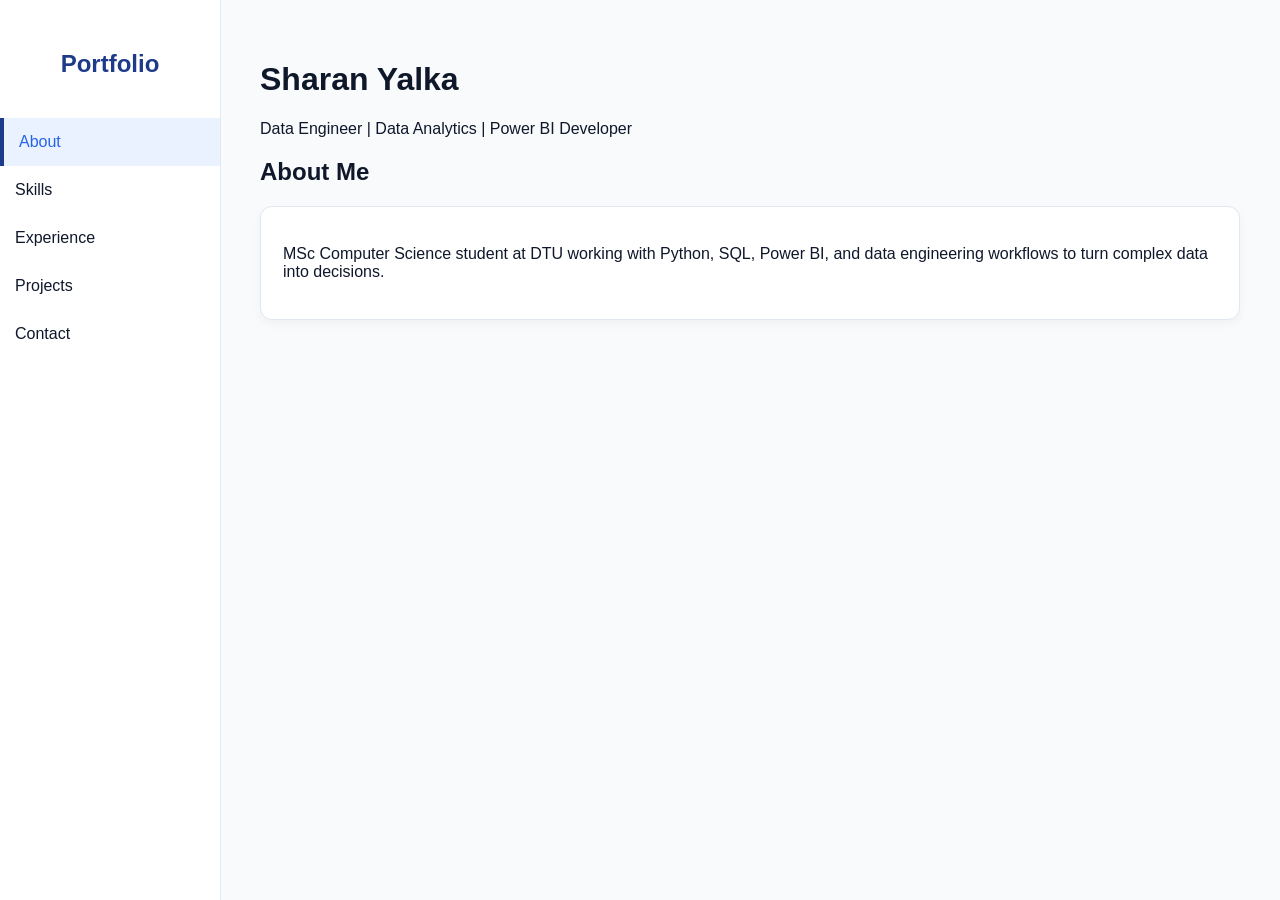
==== index.html @ a1735cb4 "Added professional color system" ====
<!DOCTYPE html>
<html lang="en">
<head>
<meta charset="UTF-8">
<meta name="viewport" content="width=device-width, initial-scale=1.0">
<title>Sharan Yalka | Portfolio</title>

<style>

/* ===== GLOBAL ===== */
body{
    margin:0;
    font-family:Segoe UI, Arial, sans-serif;
    background:#f8fafc;     /* soft light background */
    color:#0f172a;          /* dark readable text */
    display:flex;
}

/* ===== SIDEBAR ===== */
.sidebar{
    width:220px;
    height:100vh;
    background:#ffffff;
    border-right:1px solid #e2e8f0;
    padding-top:30px;
    position:fixed;
}

.sidebar h2{
    text-align:center;
    margin-bottom:40px;
    color:#1e3a8a;
}

.sidebar button{
    width:100%;
    padding:15px;
    background:none;
    border:none;
    color:#0F172A;
    text-align:left;
    font-size:16px;
    cursor:pointer;
    transition:0.25s;
}

.sidebar button:hover{
    background:#F0F4F8;
    color:#2563EB;
}

.sidebar button.active{
    background:#EBF2FF;
    color:#2563EB;
    border-left:4px solid #1E3A8A;
}

/* ===== MAIN CONTENT ===== */
.main{
    margin-left:220px;
    padding:40px;
    width:100%;
}

.section{
    display:none;
    animation:fade 0.4s ease;
}

@keyframes fade{
    from{opacity:0; transform:translateY(10px);}
    to{opacity:1; transform:translateY(0);}
}

/* ===== CARDS ===== */
.card{
    background:#ffffff;
    border:1px solid #e2e8f0;
    border-radius:12px;
    padding:22px;
    margin-top:20px;
    box-shadow:0 4px 10px rgba(0,0,0,0.04);
}

.card:hover{
    transform:translateY(-3px);
    transition:0.2s;
}

/* ===== TAGS ===== */
.tags span{
    background:#f1f5f9;
    padding:6px 12px;
    border-radius:6px;
    margin:5px;
    display:inline-block;
    font-size:14px;
}

/* ===== PROJECT GRID ===== */
.project-grid{
    display:grid;
    grid-template-columns:repeat(auto-fit,minmax(260px,1fr));
    gap:20px;
}

/* ===== BUTTON ===== */
.btn{
    background:#1E3A8A;
    color:white;
    padding:8px 14px;
    border-radius:6px;
    text-decoration:none;
    display:inline-block;
    margin-top:10px;
    font-weight:600;
}

.btn:hover{
    background:#2563EB;
}

</style>

</head>

<body>

<!-- ===== SIDEBAR ===== -->
<div class="sidebar">
<h2>Portfolio</h2>

<button class="navBtn active" onclick="showSection('about',this)">About</button>
<button class="navBtn" onclick="showSection('skills',this)">Skills</button>
<button class="navBtn" onclick="showSection('experience',this)">Experience</button>
<button class="navBtn" onclick="showSection('projects',this)">Projects</button>
<button class="navBtn" onclick="showSection('contact',this)">Contact</button>

</div>

<!-- ===== MAIN ===== -->
<div class="main">

<h1>Sharan Yalka</h1>
<p>Data Engineer | Data Analytics | Power BI Developer</p>

<!-- ABOUT -->
<div id="about" class="section">
<h2>About Me</h2>
<div class="card">
<p>
MSc Computer Science student at DTU working with Python, SQL, Power BI,
and data engineering workflows to turn complex data into decisions.
</p>
</div>
</div>

<!-- SKILLS -->
<div id="skills" class="section">
<h2>Skills</h2>
<div class="card tags">
<span>Power BI</span>
<span>DAX</span>
<span>SQL</span>
<span>Python</span>
<span>Excel</span>
<span>Data Engineering</span>
<span>Analytics</span>
</div>
</div>

<!-- EXPERIENCE -->
<div id="experience" class="section">
<h2>Experience</h2>

<div class="card">
<h3>Student Analyst — Phillips Medisize</h3>
<p>Cost estimation analytics and decision support.</p>
</div>

<div class="card">
<h3>EDI Analyst — Kintetsu World Express</h3>
<p>SQL validation, dashboards, and secure integrations.</p>
</div>

<div class="card">
<h3>Mathematics Tutor — Course Hero</h3>
<p>Taught statistics and probability.</p>
</div>

</div>

<!-- PROJECTS -->
<div id="projects" class="section">
<h2>Projects</h2>

<div class="project-grid">

<div class="card">
<h3>OTD Dashboard</h3>
<p>Operational tracking dashboard in Power BI.</p>
<a class="btn">View Project</a>
</div>

<div class="card">
<h3>Production Data Analysis</h3>
<p>Manufacturing analytics project.</p>
<a class="btn">View Project</a>
</div>

<div class="card">
<h3>Data Pipeline Project</h3>
<p>Designed reliable data workflows.</p>
<a class="btn">View Project</a>
</div>

</div>
</div>

<!-- CONTACT -->
<div id="contact" class="section">
<h2>Contact</h2>
<div class="card">
<p>Email: sharanyalka21@gmail.com</p>
<a class="btn" href="https://www.linkedin.com/in/sharanyalka" target="_blank">
LinkedIn Profile
</a>
</div>
</div>

</div>

<script>

/* ===== SECTION SWITCHING ===== */
function showSection(id,btn){

    // hide all sections
    document.querySelectorAll('.section').forEach(sec=>{
        sec.style.display='none';
    });

    // remove active state
    document.querySelectorAll('.navBtn').forEach(b=>{
        b.classList.remove('active');
    });

    // show selected
    document.getElementById(id).style.display='block';
    btn.classList.add('active');
}

// default open
document.getElementById('about').style.display='block';

</script>

</body>
</html>
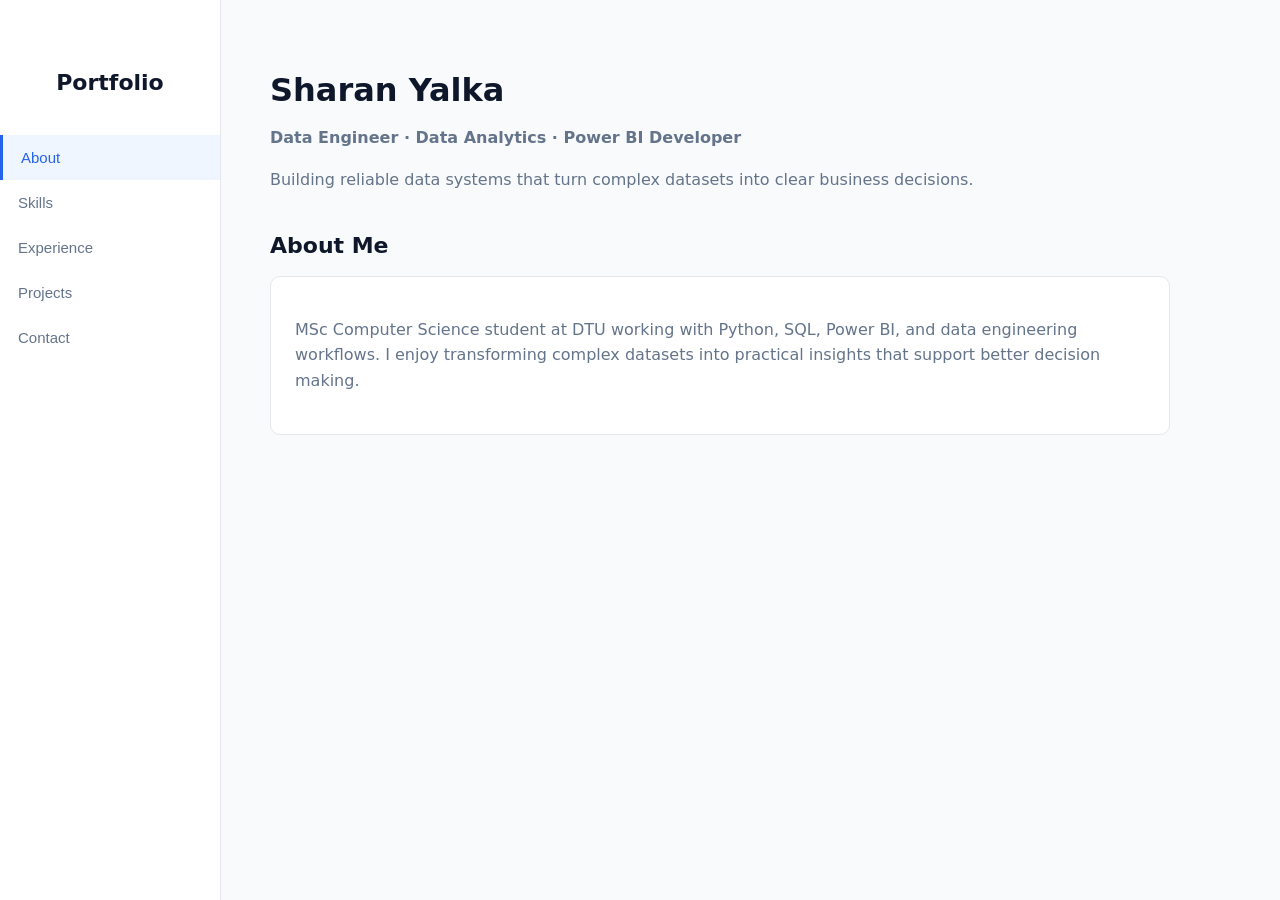
==== commit e6de4ef3: "Final clean professional portfolio" ====
--- a/index.html
+++ b/index.html
@@ -7,12 +7,27 @@
 
 <style>
 
+/* ===== COLOR SYSTEM ===== */
+:root{
+    --bg-main:#f9fafb;
+    --bg-card:#ffffff;
+    --bg-sidebar:#ffffff;
+
+    --primary:#2563eb;
+    --primary-soft:#eff6ff;
+
+    --text-main:#0f172a;
+    --text-muted:#64748b;
+
+    --border:#e5e7eb;
+}
+
 /* ===== GLOBAL ===== */
 body{
     margin:0;
-    font-family:Segoe UI, Arial, sans-serif;
-    background:#f8fafc;     /* soft light background */
-    color:#0f172a;          /* dark readable text */
+    font-family:Segoe UI, system-ui, sans-serif;
+    background:var(--bg-main);
+    color:var(--text-main);
     display:flex;
 }
 
@@ -20,8 +35,8 @@
 .sidebar{
     width:220px;
     height:100vh;
-    background:#ffffff;
-    border-right:1px solid #e2e8f0;
+    background:var(--bg-sidebar);
+    border-right:1px solid var(--border);
     padding-top:30px;
     position:fixed;
 }
@@ -29,99 +44,101 @@
 .sidebar h2{
     text-align:center;
     margin-bottom:40px;
-    color:#1e3a8a;
+    font-weight:600;
 }
 
 .sidebar button{
     width:100%;
-    padding:15px;
+    padding:14px 18px;
     background:none;
     border:none;
-    color:#0F172A;
+    color:var(--text-muted);
     text-align:left;
-    font-size:16px;
+    font-size:15px;
     cursor:pointer;
-    transition:0.25s;
+    transition:0.2s;
 }
 
 .sidebar button:hover{
-    background:#F0F4F8;
-    color:#2563EB;
+    background:#f1f5f9;
+    color:var(--primary);
 }
 
 .sidebar button.active{
-    background:#EBF2FF;
-    color:#2563EB;
-    border-left:4px solid #1E3A8A;
-}
-
-/* ===== MAIN CONTENT ===== */
+    background:var(--primary-soft);
+    color:var(--primary);
+    border-left:3px solid var(--primary);
+}
+
+/* ===== MAIN ===== */
 .main{
     margin-left:220px;
-    padding:40px;
-    width:100%;
-}
-
-.section{
-    display:none;
-    animation:fade 0.4s ease;
-}
-
-@keyframes fade{
-    from{opacity:0; transform:translateY(10px);}
-    to{opacity:1; transform:translateY(0);}
+    padding:50px;
+    max-width:900px;
+}
+
+h1{
+    margin-bottom:5px;
+    font-size:32px;
+}
+
+h2{
+    margin-top:40px;
+    font-size:22px;
+}
+
+p{
+    color:var(--text-muted);
+    line-height:1.6;
 }
 
 /* ===== CARDS ===== */
 .card{
-    background:#ffffff;
-    border:1px solid #e2e8f0;
-    border-radius:12px;
-    padding:22px;
-    margin-top:20px;
-    box-shadow:0 4px 10px rgba(0,0,0,0.04);
-}
-
-.card:hover{
-    transform:translateY(-3px);
-    transition:0.2s;
-}
-
-/* ===== TAGS ===== */
+    background:var(--bg-card);
+    border:1px solid var(--border);
+    border-radius:10px;
+    padding:24px;
+    margin-top:18px;
+}
+
+/* ===== SKILLS ===== */
 .tags span{
     background:#f1f5f9;
     padding:6px 12px;
     border-radius:6px;
-    margin:5px;
+    margin:6px 6px 0 0;
     display:inline-block;
-    font-size:14px;
+    font-size:13px;
 }
 
 /* ===== PROJECT GRID ===== */
 .project-grid{
     display:grid;
-    grid-template-columns:repeat(auto-fit,minmax(260px,1fr));
-    gap:20px;
+    grid-template-columns:1fr;
+    gap:18px;
 }
 
 /* ===== BUTTON ===== */
 .btn{
-    background:#1E3A8A;
+    background:var(--primary);
     color:white;
-    padding:8px 14px;
+    padding:7px 14px;
     border-radius:6px;
     text-decoration:none;
+    font-size:14px;
     display:inline-block;
     margin-top:10px;
-    font-weight:600;
 }
 
 .btn:hover{
-    background:#2563EB;
+    opacity:0.9;
+}
+
+.section{
+    display:none;
 }
 
 </style>
-
 </head>
 
 <body>
@@ -135,14 +152,14 @@
 <button class="navBtn" onclick="showSection('experience',this)">Experience</button>
 <button class="navBtn" onclick="showSection('projects',this)">Projects</button>
 <button class="navBtn" onclick="showSection('contact',this)">Contact</button>
-
-</div>
-
-<!-- ===== MAIN ===== -->
+</div>
+
+<!-- ===== MAIN CONTENT ===== -->
 <div class="main">
 
 <h1>Sharan Yalka</h1>
-<p>Data Engineer | Data Analytics | Power BI Developer</p>
+<p><strong>Data Engineer · Data Analytics · Power BI Developer</strong></p>
+<p>Building reliable data systems that turn complex datasets into clear business decisions.</p>
 
 <!-- ABOUT -->
 <div id="about" class="section">
@@ -150,7 +167,8 @@
 <div class="card">
 <p>
 MSc Computer Science student at DTU working with Python, SQL, Power BI,
-and data engineering workflows to turn complex data into decisions.
+and data engineering workflows. I enjoy transforming complex datasets
+into practical insights that support better decision making.
 </p>
 </div>
 </div>
@@ -166,6 +184,7 @@
 <span>Excel</span>
 <span>Data Engineering</span>
 <span>Analytics</span>
+<span>Mathematics</span>
 </div>
 </div>
 
@@ -175,17 +194,17 @@
 
 <div class="card">
 <h3>Student Analyst — Phillips Medisize</h3>
-<p>Cost estimation analytics and decision support.</p>
+<p>Cost estimation and analytics supporting data-driven decisions.</p>
 </div>
 
 <div class="card">
 <h3>EDI Analyst — Kintetsu World Express</h3>
-<p>SQL validation, dashboards, and secure integrations.</p>
+<p>SQL validation, Power BI dashboards, and secure B2B data exchange.</p>
 </div>
 
 <div class="card">
 <h3>Mathematics Tutor — Course Hero</h3>
-<p>Taught statistics and probability.</p>
+<p>Taught statistics and probability with focus on data analysis concepts.</p>
 </div>
 
 </div>
@@ -198,19 +217,19 @@
 
 <div class="card">
 <h3>OTD Dashboard</h3>
-<p>Operational tracking dashboard in Power BI.</p>
+<p>Operational tracking dashboard built in Power BI.</p>
 <a class="btn">View Project</a>
 </div>
 
 <div class="card">
 <h3>Production Data Analysis</h3>
-<p>Manufacturing analytics project.</p>
+<p>Analyzed manufacturing datasets to uncover performance trends.</p>
 <a class="btn">View Project</a>
 </div>
 
 <div class="card">
 <h3>Data Pipeline Project</h3>
-<p>Designed reliable data workflows.</p>
+<p>Designed workflows for reliable data processing.</p>
 <a class="btn">View Project</a>
 </div>
 
@@ -235,22 +254,19 @@
 /* ===== SECTION SWITCHING ===== */
 function showSection(id,btn){
 
-    // hide all sections
     document.querySelectorAll('.section').forEach(sec=>{
         sec.style.display='none';
     });
 
-    // remove active state
     document.querySelectorAll('.navBtn').forEach(b=>{
         b.classList.remove('active');
     });
 
-    // show selected
     document.getElementById(id).style.display='block';
     btn.classList.add('active');
 }
 
-// default open
+// default section
 document.getElementById('about').style.display='block';
 
 </script>
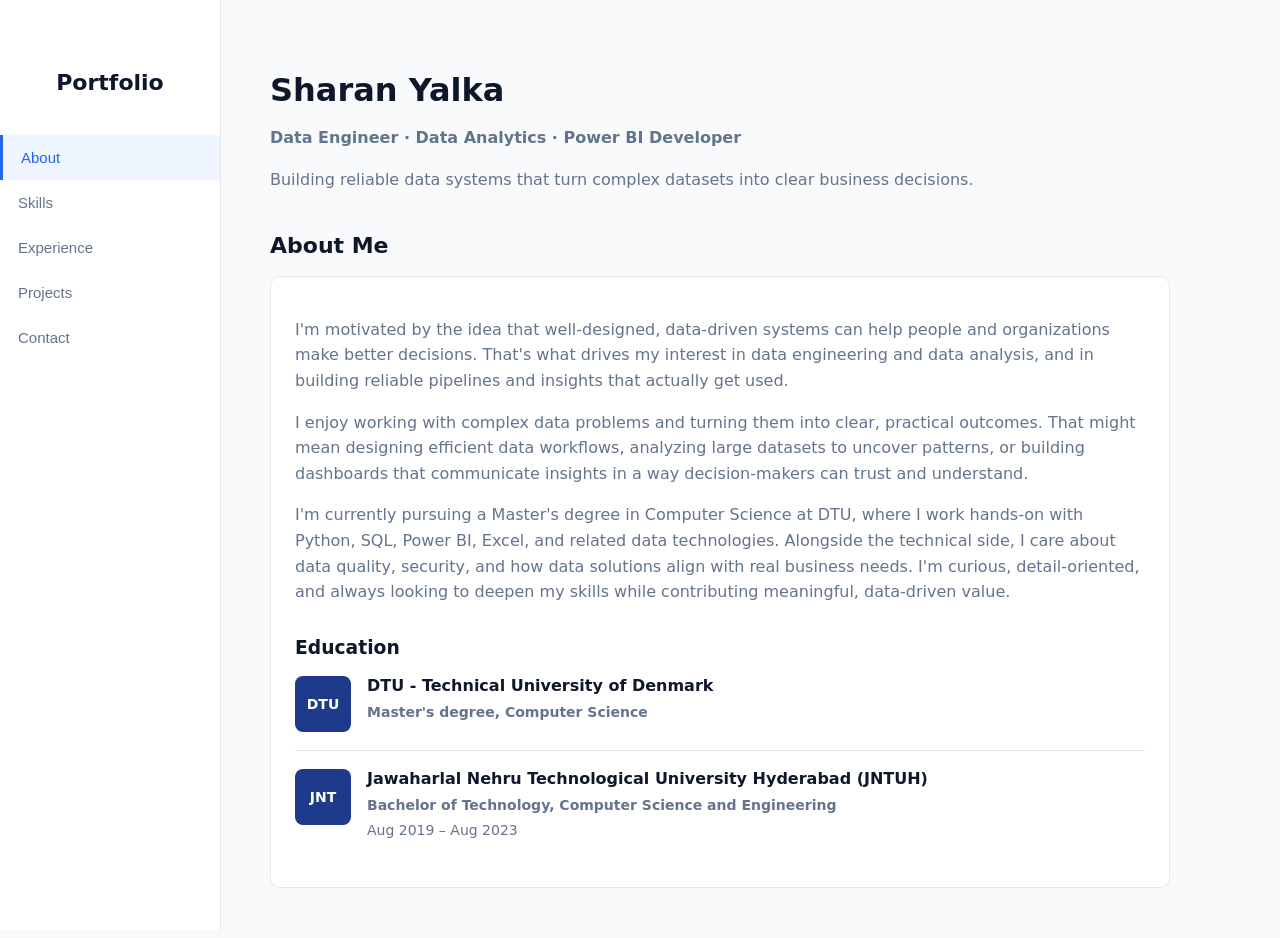
==== commit 80601456: "professional portfolio" ====
--- a/index.html
+++ b/index.html
@@ -118,6 +118,44 @@
     gap:18px;
 }
 
+/* ===== EDUCATION ===== */
+.education-item{
+    display:flex;
+    gap:16px;
+    margin-top:18px;
+    padding-bottom:18px;
+    border-bottom:1px solid var(--border);
+}
+
+.education-item:last-child{
+    border-bottom:none;
+}
+
+.education-icon{
+    width:56px;
+    height:56px;
+    border-radius:8px;
+    background:#1e3a8a;
+    color:white;
+    display:flex;
+    align-items:center;
+    justify-content:center;
+    font-weight:700;
+    font-size:14px;
+    flex-shrink:0;
+}
+
+.education-content h3{
+    margin:0 0 6px 0;
+    font-size:16px;
+    font-weight:600;
+}
+
+.education-content p{
+    margin:3px 0;
+    font-size:14px;
+}
+
 /* ===== BUTTON ===== */
 .btn{
     background:var(--primary);
@@ -166,10 +204,33 @@
 <h2>About Me</h2>
 <div class="card">
 <p>
-MSc Computer Science student at DTU working with Python, SQL, Power BI,
-and data engineering workflows. I enjoy transforming complex datasets
-into practical insights that support better decision making.
+I'm motivated by the idea that well-designed, data-driven systems can help people and organizations make better decisions. That's what drives my interest in data engineering and data analysis, and in building reliable pipelines and insights that actually get used.
 </p>
+<p>
+I enjoy working with complex data problems and turning them into clear, practical outcomes. That might mean designing efficient data workflows, analyzing large datasets to uncover patterns, or building dashboards that communicate insights in a way decision-makers can trust and understand.
+</p>
+<p>
+I'm currently pursuing a Master's degree in Computer Science at DTU, where I work hands-on with Python, SQL, Power BI, Excel, and related data technologies. Alongside the technical side, I care about data quality, security, and how data solutions align with real business needs. I'm curious, detail-oriented, and always looking to deepen my skills while contributing meaningful, data-driven value.
+</p>
+
+<h3 style="margin-top:32px; margin-bottom:0;">Education</h3>
+
+<div class="education-item">
+<div class="education-icon">DTU</div>
+<div class="education-content">
+<h3>DTU - Technical University of Denmark</h3>
+<p><strong>Master's degree, Computer Science</strong></p>
+</div>
+</div>
+
+<div class="education-item">
+<div class="education-icon">JNT</div>
+<div class="education-content">
+<h3>Jawaharlal Nehru Technological University Hyderabad (JNTUH)</h3>
+<p><strong>Bachelor of Technology, Computer Science and Engineering</strong></p>
+<p style="color:var(--text-muted);">Aug 2019 – Aug 2023</p>
+</div>
+</div>
 </div>
 </div>
 
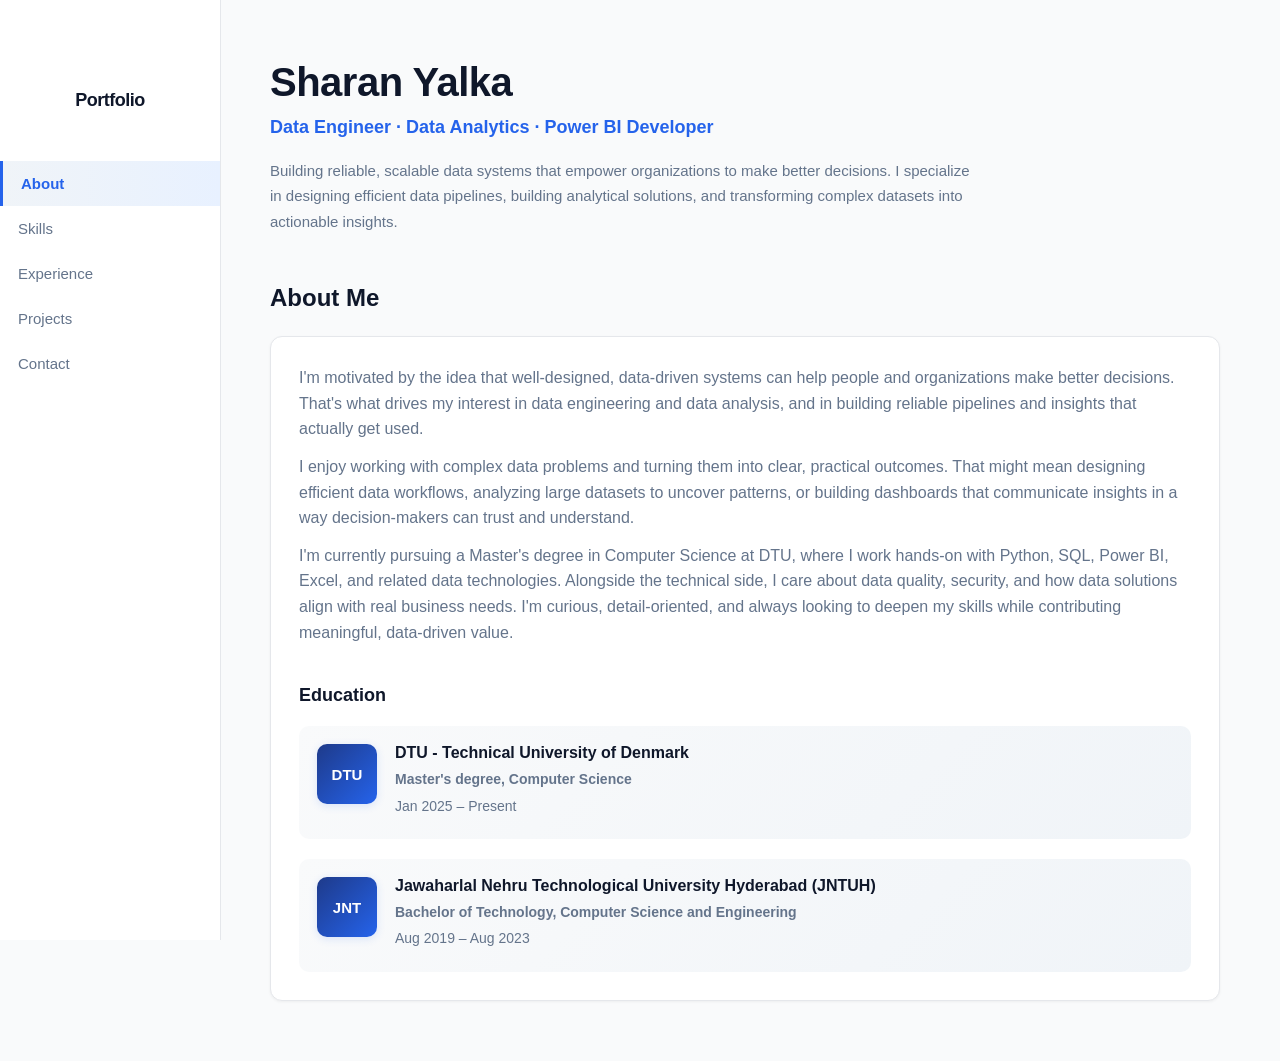
==== commit cfcea6ec: "Final cleaned professional portfolio" ====
--- a/index.html
+++ b/index.html
@@ -25,7 +25,7 @@
 /* ===== GLOBAL ===== */
 body{
     margin:0;
-    font-family:Segoe UI, system-ui, sans-serif;
+    font-family:-apple-system, BlinkMacSystemFont, 'Segoe UI', Roboto, Oxygen, Ubuntu, Cantarell, sans-serif;
     background:var(--bg-main);
     color:var(--text-main);
     display:flex;
@@ -37,14 +37,17 @@
     height:100vh;
     background:var(--bg-sidebar);
     border-right:1px solid var(--border);
-    padding-top:30px;
+    padding-top:40px;
     position:fixed;
+    overflow-y:auto;
 }
 
 .sidebar h2{
     text-align:center;
-    margin-bottom:40px;
-    font-weight:600;
+    margin-bottom:50px;
+    font-weight:700;
+    font-size:18px;
+    letter-spacing:-0.5px;
 }
 
 .sidebar button{
@@ -56,120 +59,281 @@
     text-align:left;
     font-size:15px;
     cursor:pointer;
-    transition:0.2s;
+    transition:all 0.2s ease;
+    font-weight:500;
 }
 
 .sidebar button:hover{
-    background:#f1f5f9;
+    background:linear-gradient(90deg, #f0f4f8 0%, #e8f1ff 100%);
     color:var(--primary);
 }
 
 .sidebar button.active{
-    background:var(--primary-soft);
+    background:linear-gradient(90deg, #f0f4f8 0%, #e8f1ff 100%);
     color:var(--primary);
     border-left:3px solid var(--primary);
+    font-weight:600;
 }
 
 /* ===== MAIN ===== */
 .main{
     margin-left:220px;
-    padding:50px;
-    max-width:900px;
+    padding:60px 50px;
+    max-width:950px;
+}
+
+.hero{
+    margin-bottom:50px;
 }
 
 h1{
-    margin-bottom:5px;
-    font-size:32px;
+    margin:0 0 8px 0;
+    font-size:40px;
+    font-weight:700;
+    letter-spacing:-0.5px;
+}
+
+.tagline{
+    font-size:18px;
+    color:var(--primary);
+    font-weight:600;
+    margin:0 0 16px 0;
+}
+
+.intro{
+    font-size:15px;
+    line-height:1.7;
+    color:var(--text-muted);
+    max-width:700px;
 }
 
 h2{
-    margin-top:40px;
-    font-size:22px;
+    margin-top:50px;
+    margin-bottom:24px;
+    font-size:24px;
+    font-weight:700;
+    color:var(--text-main);
+}
+
+h3{
+    font-size:16px;
+    font-weight:600;
+    margin:0 0 8px 0;
 }
 
 p{
     color:var(--text-muted);
     line-height:1.6;
+    margin:0 0 12px 0;
 }
 
 /* ===== CARDS ===== */
 .card{
     background:var(--bg-card);
     border:1px solid var(--border);
-    border-radius:10px;
-    padding:24px;
+    border-radius:12px;
+    padding:28px;
     margin-top:18px;
+    box-shadow:0 1px 3px rgba(0,0,0,0.05);
+    transition:all 0.3s ease;
+}
+
+.card:hover{
+    border-color:#d1d5db;
+    box-shadow:0 4px 12px rgba(0,0,0,0.08);
+    transform:translateY(-2px);
 }
 
 /* ===== SKILLS ===== */
+.skills-category{
+    margin-bottom:28px;
+}
+
+.skills-category h4{
+    font-size:13px;
+    font-weight:700;
+    color:var(--text-main);
+    text-transform:uppercase;
+    letter-spacing:1px;
+    margin:0 0 12px 0;
+    opacity:0.7;
+}
+
 .tags span{
-    background:#f1f5f9;
-    padding:6px 12px;
-    border-radius:6px;
-    margin:6px 6px 0 0;
+    background:linear-gradient(135deg, #f0f4f8 0%, #e8f1ff 100%);
+    color:var(--primary);
+    padding:8px 14px;
+    border-radius:8px;
+    margin:6px 8px 6px 0;
     display:inline-block;
+    font-size:14px;
+    font-weight:500;
+    border:1px solid #d1dff4;
+    transition:all 0.2s ease;
+}
+
+.tags span:hover{
+    background:linear-gradient(135deg, #e8f1ff 0%, #e0ecff 100%);
+    border-color:#2563eb;
+}
+
+/* ===== EXPERIENCE ===== */
+.experience-item{
+    display:block;
+}
+
+.experience-item h3{
+    font-size:17px;
+    font-weight:700;
+    margin:0 0 6px 0;
+    color:var(--text-main);
+}
+
+.experience-meta{
     font-size:13px;
-}
-
-/* ===== PROJECT GRID ===== */
+    color:var(--primary);
+    font-weight:600;
+    margin-bottom:10px;
+}
+
+.experience-item p{
+    color:var(--text-muted);
+    font-size:15px;
+    line-height:1.6;
+}
 .project-grid{
     display:grid;
     grid-template-columns:1fr;
-    gap:18px;
+    gap:20px;
+}
+
+.project-card{
+    border-left:4px solid var(--primary);
+    transition:all 0.3s ease;
+}
+
+.project-card:hover{
+    border-left-color:#1e3a8a;
+}
+
+.project-tech{
+    display:flex;
+    flex-wrap:wrap;
+    gap:6px;
+    margin-top:12px;
+}
+
+.project-tech span{
+    background:#f1f5f9;
+    color:#0f172a;
+    padding:4px 10px;
+    border-radius:4px;
+    font-size:12px;
+    font-weight:500;
 }
 
 /* ===== EDUCATION ===== */
 .education-item{
     display:flex;
-    gap:16px;
-    margin-top:18px;
-    padding-bottom:18px;
-    border-bottom:1px solid var(--border);
+    gap:18px;
+    margin-top:20px;
+    padding:18px;
+    border-radius:10px;
+    background:linear-gradient(135deg, #f9fafb 0%, #f0f4f8 100%);
+    transition:all 0.3s ease;
+}
+
+.education-item:hover{
+    background:linear-gradient(135deg, #f0f4f8 0%, #e8f1ff 100%);
 }
 
 .education-item:last-child{
-    border-bottom:none;
+    margin-bottom:0;
 }
 
 .education-icon{
-    width:56px;
-    height:56px;
-    border-radius:8px;
-    background:#1e3a8a;
+    width:60px;
+    height:60px;
+    border-radius:10px;
+    background:linear-gradient(135deg, #1e3a8a 0%, #2563eb 100%);
     color:white;
     display:flex;
     align-items:center;
     justify-content:center;
     font-weight:700;
-    font-size:14px;
+    font-size:15px;
     flex-shrink:0;
+    box-shadow:0 2px 8px rgba(37, 99, 235, 0.15);
 }
 
 .education-content h3{
     margin:0 0 6px 0;
     font-size:16px;
-    font-weight:600;
+    font-weight:700;
+    color:var(--text-main);
 }
 
 .education-content p{
-    margin:3px 0;
+    margin:4px 0;
     font-size:14px;
 }
 
 /* ===== BUTTON ===== */
 .btn{
-    background:var(--primary);
+    background:linear-gradient(135deg, #1e3a8a 0%, #2563eb 100%);
     color:white;
-    padding:7px 14px;
-    border-radius:6px;
+    padding:10px 20px;
+    border-radius:8px;
     text-decoration:none;
     font-size:14px;
+    font-weight:600;
     display:inline-block;
-    margin-top:10px;
+    margin-top:12px;
+    border:none;
+    cursor:pointer;
+    transition:all 0.3s ease;
+    box-shadow:0 2px 8px rgba(37, 99, 235, 0.2);
 }
 
 .btn:hover{
-    opacity:0.9;
+    transform:translateY(-2px);
+    box-shadow:0 4px 14px rgba(37, 99, 235, 0.35);
+    background:linear-gradient(135deg, #2563eb 0%, #3b82f6 100%);
+}
+
+/* ===== CONTACT ===== */
+.contact-item{
+    display:flex;
+    gap:16px;
+    align-items:flex-start;
+    margin-top:18px;
+    padding:14px;
+}
+
+.contact-icon{
+    width:44px;
+    height:44px;
+    border-radius:10px;
+    background:linear-gradient(135deg, #1e3a8a 0%, #2563eb 100%);
+    color:white;
+    display:flex;
+    align-items:center;
+    justify-content:center;
+    font-size:22px;
+    flex-shrink:0;
+    box-shadow:0 2px 8px rgba(37, 99, 235, 0.15);
+}
+
+.contact-info a{
+    color:var(--primary);
+    text-decoration:none;
+    font-weight:600;
+    transition:all 0.2s ease;
+}
+
+.contact-info a:hover{
+    color:#1e3a8a;
+    text-decoration:underline;
 }
 
 .section{
@@ -195,9 +359,11 @@
 <!-- ===== MAIN CONTENT ===== -->
 <div class="main">
 
+<div class="hero">
 <h1>Sharan Yalka</h1>
-<p><strong>Data Engineer · Data Analytics · Power BI Developer</strong></p>
-<p>Building reliable data systems that turn complex datasets into clear business decisions.</p>
+<p class="tagline">Data Engineer · Data Analytics · Power BI Developer</p>
+<p class="intro">Building reliable, scalable data systems that empower organizations to make better decisions. I specialize in designing efficient data pipelines, building analytical solutions, and transforming complex datasets into actionable insights.</p>
+</div>
 
 <!-- ABOUT -->
 <div id="about" class="section">
@@ -213,13 +379,14 @@
 I'm currently pursuing a Master's degree in Computer Science at DTU, where I work hands-on with Python, SQL, Power BI, Excel, and related data technologies. Alongside the technical side, I care about data quality, security, and how data solutions align with real business needs. I'm curious, detail-oriented, and always looking to deepen my skills while contributing meaningful, data-driven value.
 </p>
 
-<h3 style="margin-top:32px; margin-bottom:0;">Education</h3>
+<h3 style="margin-top:40px; margin-bottom:20px; font-size:18px; font-weight:700;">Education</h3>
 
 <div class="education-item">
 <div class="education-icon">DTU</div>
 <div class="education-content">
 <h3>DTU - Technical University of Denmark</h3>
 <p><strong>Master's degree, Computer Science</strong></p>
+<p style="color:var(--text-muted); font-size:14px;">Jan 2025 – Present</p>
 </div>
 </div>
 
@@ -228,7 +395,7 @@
 <div class="education-content">
 <h3>Jawaharlal Nehru Technological University Hyderabad (JNTUH)</h3>
 <p><strong>Bachelor of Technology, Computer Science and Engineering</strong></p>
-<p style="color:var(--text-muted);">Aug 2019 – Aug 2023</p>
+<p style="color:var(--text-muted); font-size:14px;">Aug 2019 – Aug 2023</p>
 </div>
 </div>
 </div>
@@ -236,16 +403,42 @@
 
 <!-- SKILLS -->
 <div id="skills" class="section">
-<h2>Skills</h2>
-<div class="card tags">
+<h2>Technical Skills</h2>
+<div class="card">
+
+<div class="skills-category">
+<h4>Data Platforms & Tools</h4>
+<div class="tags">
 <span>Power BI</span>
 <span>DAX</span>
 <span>SQL</span>
 <span>Python</span>
 <span>Excel</span>
+</div>
+</div>
+
+<div class="skills-category">
+<h4>Specializations</h4>
+<div class="tags">
 <span>Data Engineering</span>
 <span>Analytics</span>
-<span>Mathematics</span>
+<span>Data Pipelines</span>
+<span>Business Intelligence</span>
+<span>Statistical Analysis</span>
+</div>
+</div>
+
+<div class="skills-category">
+<h4>Domains</h4>
+<div class="tags">
+<span>Data Modeling</span>
+<span>ETL/ELT</span>
+<span>Dashboard Design</span>
+<span>Data Quality</span>
+<span>Performance Optimization</span>
+</div>
+</div>
+
 </div>
 </div>
 
@@ -254,44 +447,95 @@
 <h2>Experience</h2>
 
 <div class="card">
-<h3>Student Analyst — Phillips Medisize</h3>
-<p>Cost estimation and analytics supporting data-driven decisions.</p>
+<div class="experience-item">
+<h3>Student Analyst</h3>
+<p class="experience-meta">Phillips Medisize | Aug 2025 – Present · 7 mos</p>
+<p style="font-size:14px; color:var(--text-muted); margin-bottom:12px;">Copenhagen, Capital Region of Denmark, Denmark · On-site</p>
+<ul style="margin:12px 0; padding-left:20px; color:var(--text-muted); line-height:1.8;">
+<li>Performing cost estimation and financial analysis to support strategic business decisions</li>
+<li>Developing and maintaining Power BI dashboards for data visualization and KPI tracking</li>
+<li>Collaborating with cross-functional teams to gather requirements and deliver data-driven insights</li>
+</ul>
+<p style="font-size:13px; margin-top:14px;"><strong>Skills:</strong> Data Analytics, Power BI, SQL, Cost Analysis, Business Intelligence</p>
+</div>
 </div>
 
 <div class="card">
-<h3>EDI Analyst — Kintetsu World Express</h3>
-<p>SQL validation, Power BI dashboards, and secure B2B data exchange.</p>
+<div class="experience-item">
+<h3>Electronic Data Interchange Analyst</h3>
+<p class="experience-meta">Kintetsu World Express | Feb 2024 – Jan 2025 · 1 yr</p>
+<p style="font-size:14px; color:var(--text-muted); margin-bottom:12px;">Hyderabad, Telangana, India · On-site</p>
+<ul style="margin:12px 0; padding-left:20px; color:var(--text-muted); line-height:1.8;">
+<li>Supported EDI/B2B systems, ensuring secure and accurate data transmission between partners</li>
+<li>Utilized SQL for data validation, issue resolution, and reporting</li>
+<li>Designed and developed Power BI dashboards to track progress and deliver actionable insights</li>
+<li>Managed tickets using Jira/Confluence and collaborated with cross-functional teams and external partners</li>
+<li>Gained hands-on experience with webMethods and Axway platforms for integration and data exchange</li>
+</ul>
+<p style="font-size:13px; margin-top:14px;"><strong>Skills:</strong> Power BI, SQL, Database Management, Data Analysis, EDI Systems</p>
+</div>
 </div>
 
 <div class="card">
-<h3>Mathematics Tutor — Course Hero</h3>
-<p>Taught statistics and probability with focus on data analysis concepts.</p>
+<div class="experience-item">
+<h3>Mathematics Tutor – Statistics & Probability</h3>
+<p class="experience-meta">Course Hero | Sep 2023 – Feb 2024 · 6 mos</p>
+<p style="font-size:14px; color:var(--text-muted); margin-bottom:12px;">India · Remote</p>
+<ul style="margin:12px 0; padding-left:20px; color:var(--text-muted); line-height:1.8;">
+<li>Tutored students in Statistics and Probability, covering topics such as probability distributions, hypothesis testing, and data analysis</li>
+<li>Developed personalized lesson plans and practice exercises to match individual learning needs</li>
+<li>Simplified complex mathematical concepts into clear, step-by-step explanations to improve student understanding and confidence</li>
+<li>Assisted with assignments, exam preparation, and problem-solving strategies</li>
+<li>Monitored student progress and provided constructive feedback to enhance performance</li>
+</ul>
+<p style="font-size:13px; margin-top:14px;"><strong>Skills:</strong> Statistics, Probability, Data Analysis, Tutoring, Mathematics</p>
+</div>
 </div>
 
 </div>
 
 <!-- PROJECTS -->
 <div id="projects" class="section">
-<h2>Projects</h2>
+<h2>Featured Projects</h2>
 
 <div class="project-grid">
 
-<div class="card">
-<h3>OTD Dashboard</h3>
-<p>Operational tracking dashboard built in Power BI.</p>
-<a class="btn">View Project</a>
-</div>
-
-<div class="card">
-<h3>Production Data Analysis</h3>
-<p>Analyzed manufacturing datasets to uncover performance trends.</p>
-<a class="btn">View Project</a>
-</div>
-
-<div class="card">
-<h3>Data Pipeline Project</h3>
-<p>Designed workflows for reliable data processing.</p>
-<a class="btn">View Project</a>
+<div class="card project-card">
+<h3>End-to-End Power BI Dashboard Development</h3>
+<p>Built comprehensive dashboards from scratch with data ingestion from multiple API sources. Implemented advanced statistical analysis and KPI calculations to create meaningful, actionable visualizations. Designed interactive reports with drill-down capabilities, dynamic filtering, and real-time data refresh pipelines for stakeholder decision-making.</p>
+<div class="project-tech">
+<span>Power BI</span>
+<span>DAX</span>
+<span>APIs</span>
+<span>Statistical Analysis</span>
+<span>Data Modeling</span>
+</div>
+<a class="btn">View Project →</a>
+</div>
+
+<div class="card project-card">
+<h3>End-to-End Machine Learning Pipeline (MLOps)</h3>
+<p>Designed and deployed a complete machine learning system on Google Cloud Platform. Implemented data ingestion, preprocessing, model training with Vertex AI, and containerized services using Docker. Built FastAPI backend for model serving and Streamlit frontend for user interaction, deployed on GCP with full CI/CD integration.</p>
+<div class="project-tech">
+<span>GCP</span>
+<span>Vertex AI</span>
+<span>Docker</span>
+<span>FastAPI</span>
+<span>Streamlit</span>
+<span>MLOps</span>
+</div>
+<a class="btn" href="https://github.com/Fabius-Naumann/02476_ML-OPS_project.git" target="_blank">View Project →</a>
+</div>
+
+<div class="card project-card">
+<h3>Data Pipeline Architecture</h3>
+<p>Designed and implemented automated ETL workflows for multi-source data consolidation. Improved data processing efficiency by 40% with optimized pipeline logic.</p>
+<div class="project-tech">
+<span>SQL</span>
+<span>Python</span>
+<span>Data Engineering</span>
+</div>
+<a class="btn">View Project →</a>
 </div>
 
 </div>
@@ -299,12 +543,31 @@
 
 <!-- CONTACT -->
 <div id="contact" class="section">
-<h2>Contact</h2>
+<h2>Get In Touch</h2>
 <div class="card">
-<p>Email: sharanyalka21@gmail.com</p>
+<p style="margin-bottom:24px; font-size:15px;">I'm open to discussing data engineering opportunities, analytics projects, or collaborations. Feel free to reach out.</p>
+
+<div class="contact-item">
+<div class="contact-icon">✉️</div>
+<div class="contact-info">
+<p style="margin:0; font-size:13px; color:var(--text-muted); text-transform:uppercase; font-weight:600; letter-spacing:0.5px;">Email</p>
+<a href="mailto:yalkasharan@gmail.com">yalkasharan@gmail.com</a>
+</div>
+</div>
+
+<div class="contact-item">
+<div class="contact-icon">📱</div>
+<div class="contact-info">
+<p style="margin:0; font-size:13px; color:var(--text-muted); text-transform:uppercase; font-weight:600; letter-spacing:0.5px;">Phone</p>
+<p style="margin:0;"><a href="tel:+45 71423850">+45 71 42 38 50</a></p>
+</div>
+</div>
+
+<div style="margin-top:28px; padding-top:24px; border-top:1px solid var(--border);">
 <a class="btn" href="https://www.linkedin.com/in/sharanyalka" target="_blank">
-LinkedIn Profile
+Visit LinkedIn Profile
 </a>
+</div>
 </div>
 </div>
 
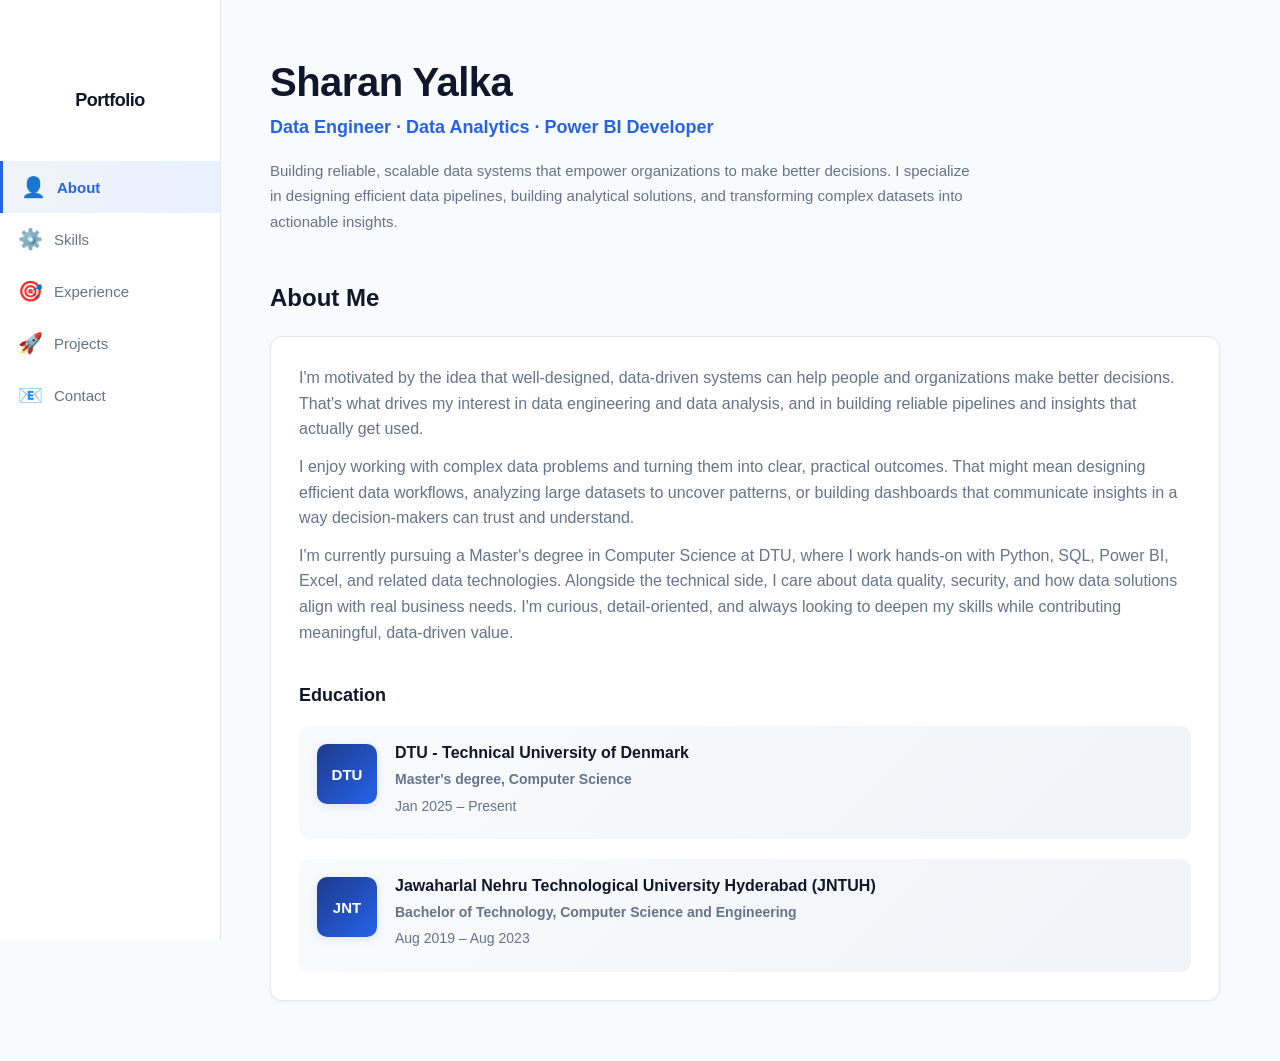
==== commit 793804a8: "Improved portfolio" ====
--- a/index.html
+++ b/index.html
@@ -61,6 +61,23 @@
     cursor:pointer;
     transition:all 0.2s ease;
     font-weight:500;
+    display:flex;
+    align-items:center;
+    gap:12px;
+}
+
+.sidebar-icon{
+    font-size:20px;
+    width:24px;
+    height:24px;
+    display:flex;
+    align-items:center;
+    justify-content:center;
+    flex-shrink:0;
+}
+
+.sidebar button:hover .sidebar-icon{
+    transform:scale(1.1);
 }
 
 .sidebar button:hover{
@@ -349,11 +366,11 @@
 <div class="sidebar">
 <h2>Portfolio</h2>
 
-<button class="navBtn active" onclick="showSection('about',this)">About</button>
-<button class="navBtn" onclick="showSection('skills',this)">Skills</button>
-<button class="navBtn" onclick="showSection('experience',this)">Experience</button>
-<button class="navBtn" onclick="showSection('projects',this)">Projects</button>
-<button class="navBtn" onclick="showSection('contact',this)">Contact</button>
+<button class="navBtn active" onclick="showSection('about',this)"><span class="sidebar-icon">👤</span>About</button>
+<button class="navBtn" onclick="showSection('skills',this)"><span class="sidebar-icon">⚙️</span>Skills</button>
+<button class="navBtn" onclick="showSection('experience',this)"><span class="sidebar-icon">🎯</span>Experience</button>
+<button class="navBtn" onclick="showSection('projects',this)"><span class="sidebar-icon">🚀</span>Projects</button>
+<button class="navBtn" onclick="showSection('contact',this)"><span class="sidebar-icon">📧</span>Contact</button>
 </div>
 
 <!-- ===== MAIN CONTENT ===== -->
@@ -403,7 +420,7 @@
 
 <!-- SKILLS -->
 <div id="skills" class="section">
-<h2>Technical Skills</h2>
+<h2>💻 Technical Skills</h2>
 <div class="card">
 
 <div class="skills-category">
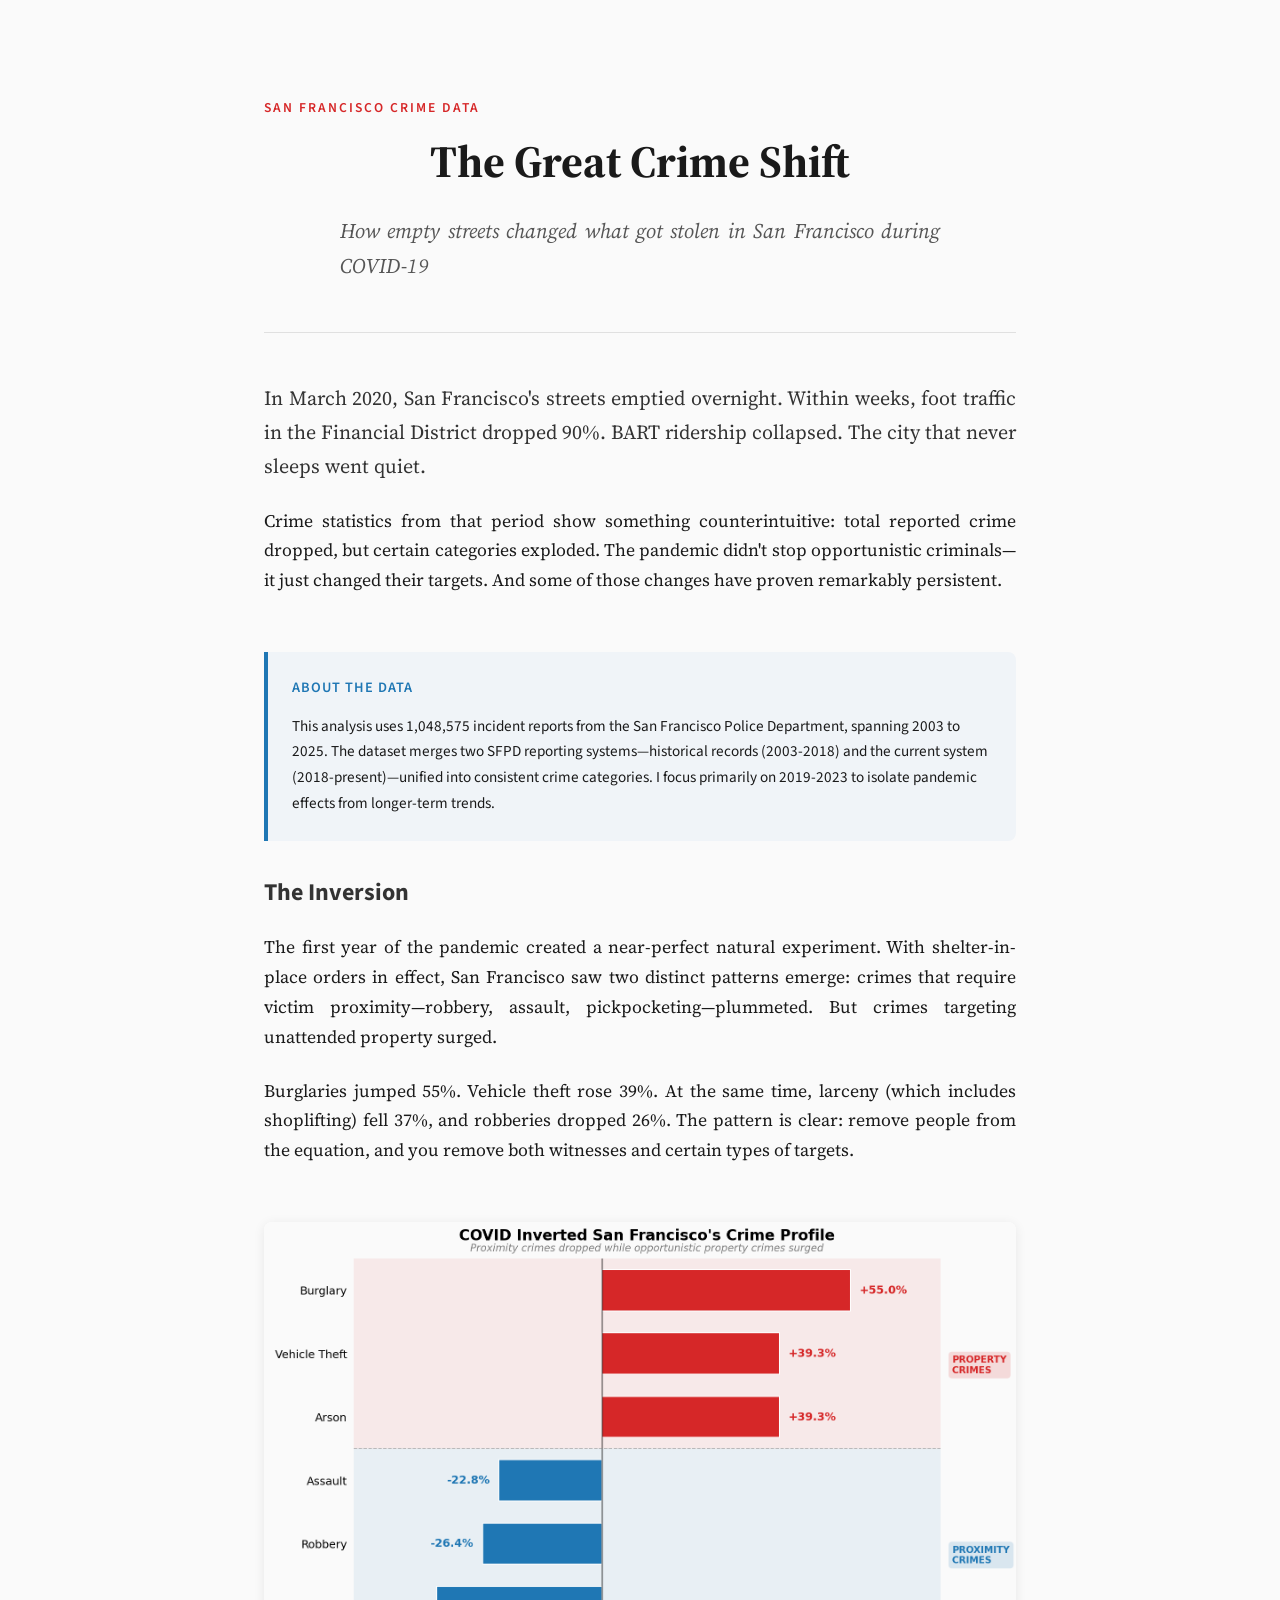
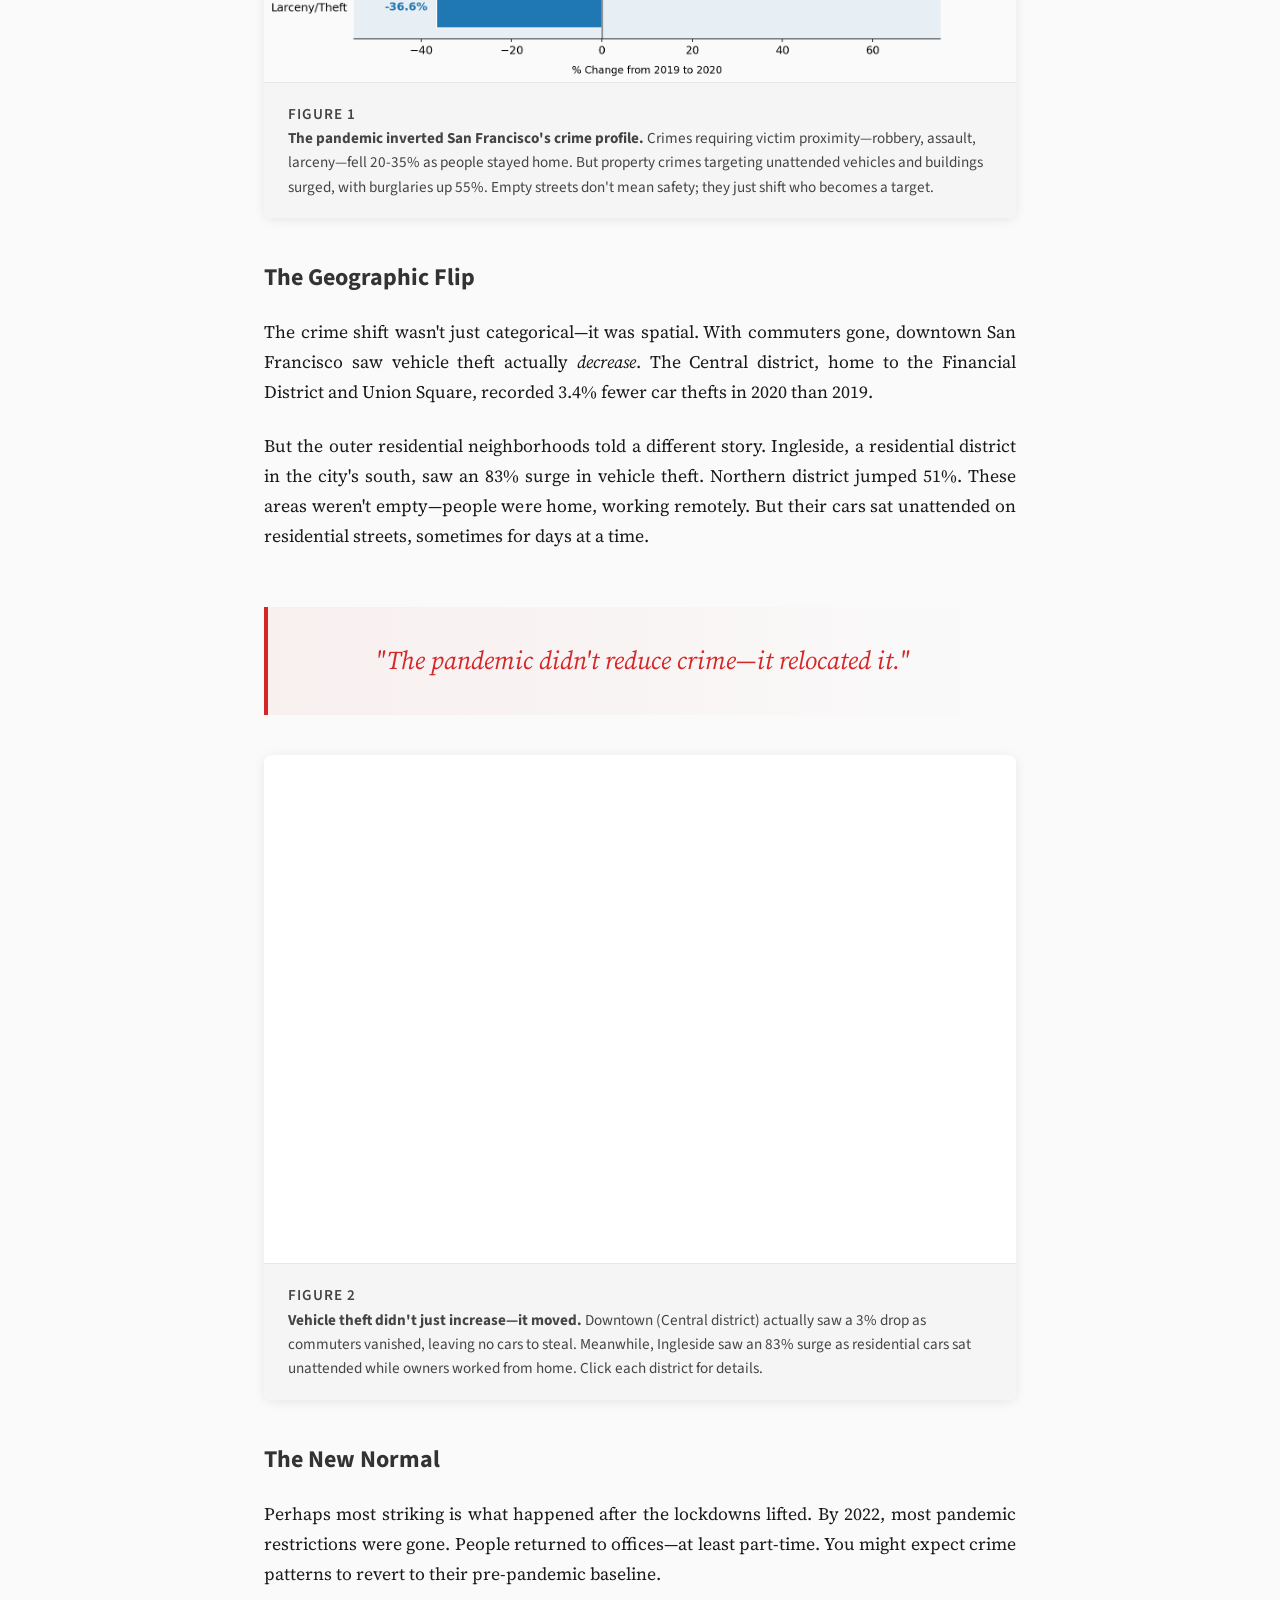
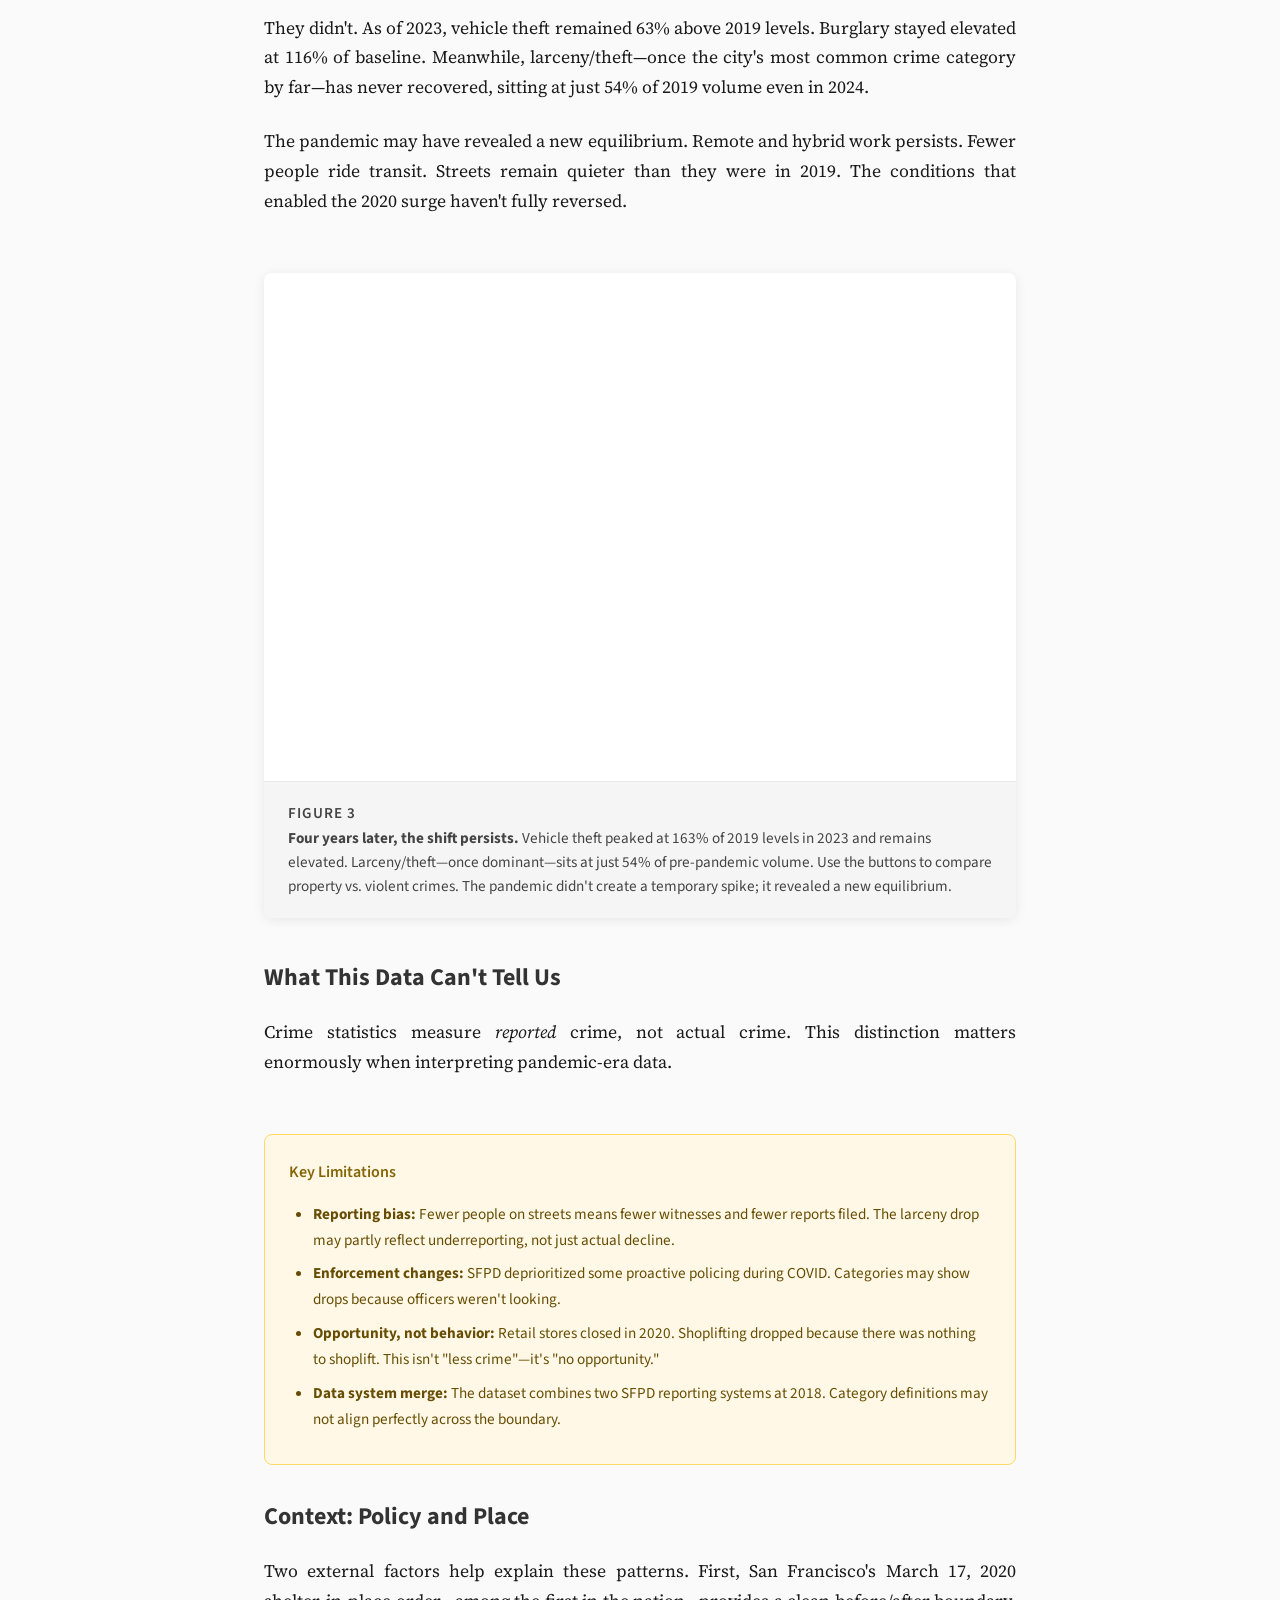
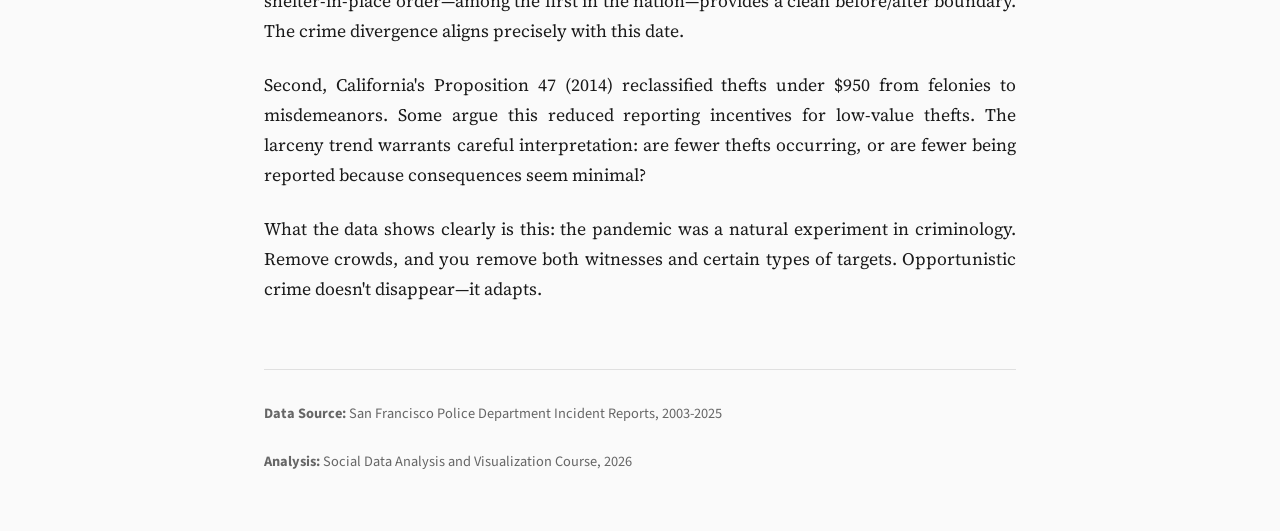
==== commit 92d53887: "Add Assignment 2: The Great Crime Shift data story - Static diverging bar chart (matplotlib) - COVID" ====
--- a/index.html
+++ b/index.html
@@ -1,616 +1,351 @@
 <!DOCTYPE html>
 <html lang="en">
 <head>
-<meta charset="UTF-8">
-<meta name="viewport" content="width=device-width, initial-scale=1.0">
-<title>Sharan Yalka | Portfolio</title>
-
-<style>
-
-/* ===== COLOR SYSTEM ===== */
-:root{
-    --bg-main:#f9fafb;
-    --bg-card:#ffffff;
-    --bg-sidebar:#ffffff;
-
-    --primary:#2563eb;
-    --primary-soft:#eff6ff;
-
-    --text-main:#0f172a;
-    --text-muted:#64748b;
-
-    --border:#e5e7eb;
-}
-
-/* ===== GLOBAL ===== */
-body{
-    margin:0;
-    font-family:-apple-system, BlinkMacSystemFont, 'Segoe UI', Roboto, Oxygen, Ubuntu, Cantarell, sans-serif;
-    background:var(--bg-main);
-    color:var(--text-main);
-    display:flex;
-}
-
-/* ===== SIDEBAR ===== */
-.sidebar{
-    width:220px;
-    height:100vh;
-    background:var(--bg-sidebar);
-    border-right:1px solid var(--border);
-    padding-top:40px;
-    position:fixed;
-    overflow-y:auto;
-}
-
-.sidebar h2{
-    text-align:center;
-    margin-bottom:50px;
-    font-weight:700;
-    font-size:18px;
-    letter-spacing:-0.5px;
-}
-
-.sidebar button{
-    width:100%;
-    padding:14px 18px;
-    background:none;
-    border:none;
-    color:var(--text-muted);
-    text-align:left;
-    font-size:15px;
-    cursor:pointer;
-    transition:all 0.2s ease;
-    font-weight:500;
-    display:flex;
-    align-items:center;
-    gap:12px;
-}
-
-.sidebar-icon{
-    font-size:20px;
-    width:24px;
-    height:24px;
-    display:flex;
-    align-items:center;
-    justify-content:center;
-    flex-shrink:0;
-}
-
-.sidebar button:hover .sidebar-icon{
-    transform:scale(1.1);
-}
-
-.sidebar button:hover{
-    background:linear-gradient(90deg, #f0f4f8 0%, #e8f1ff 100%);
-    color:var(--primary);
-}
-
-.sidebar button.active{
-    background:linear-gradient(90deg, #f0f4f8 0%, #e8f1ff 100%);
-    color:var(--primary);
-    border-left:3px solid var(--primary);
-    font-weight:600;
-}
-
-/* ===== MAIN ===== */
-.main{
-    margin-left:220px;
-    padding:60px 50px;
-    max-width:950px;
-}
-
-.hero{
-    margin-bottom:50px;
-}
-
-h1{
-    margin:0 0 8px 0;
-    font-size:40px;
-    font-weight:700;
-    letter-spacing:-0.5px;
-}
-
-.tagline{
-    font-size:18px;
-    color:var(--primary);
-    font-weight:600;
-    margin:0 0 16px 0;
-}
-
-.intro{
-    font-size:15px;
-    line-height:1.7;
-    color:var(--text-muted);
-    max-width:700px;
-}
-
-h2{
-    margin-top:50px;
-    margin-bottom:24px;
-    font-size:24px;
-    font-weight:700;
-    color:var(--text-main);
-}
-
-h3{
-    font-size:16px;
-    font-weight:600;
-    margin:0 0 8px 0;
-}
-
-p{
-    color:var(--text-muted);
-    line-height:1.6;
-    margin:0 0 12px 0;
-}
-
-/* ===== CARDS ===== */
-.card{
-    background:var(--bg-card);
-    border:1px solid var(--border);
-    border-radius:12px;
-    padding:28px;
-    margin-top:18px;
-    box-shadow:0 1px 3px rgba(0,0,0,0.05);
-    transition:all 0.3s ease;
-}
-
-.card:hover{
-    border-color:#d1d5db;
-    box-shadow:0 4px 12px rgba(0,0,0,0.08);
-    transform:translateY(-2px);
-}
-
-/* ===== SKILLS ===== */
-.skills-category{
-    margin-bottom:28px;
-}
-
-.skills-category h4{
-    font-size:13px;
-    font-weight:700;
-    color:var(--text-main);
-    text-transform:uppercase;
-    letter-spacing:1px;
-    margin:0 0 12px 0;
-    opacity:0.7;
-}
-
-.tags span{
-    background:linear-gradient(135deg, #f0f4f8 0%, #e8f1ff 100%);
-    color:var(--primary);
-    padding:8px 14px;
-    border-radius:8px;
-    margin:6px 8px 6px 0;
-    display:inline-block;
-    font-size:14px;
-    font-weight:500;
-    border:1px solid #d1dff4;
-    transition:all 0.2s ease;
-}
-
-.tags span:hover{
-    background:linear-gradient(135deg, #e8f1ff 0%, #e0ecff 100%);
-    border-color:#2563eb;
-}
-
-/* ===== EXPERIENCE ===== */
-.experience-item{
-    display:block;
-}
-
-.experience-item h3{
-    font-size:17px;
-    font-weight:700;
-    margin:0 0 6px 0;
-    color:var(--text-main);
-}
-
-.experience-meta{
-    font-size:13px;
-    color:var(--primary);
-    font-weight:600;
-    margin-bottom:10px;
-}
-
-.experience-item p{
-    color:var(--text-muted);
-    font-size:15px;
-    line-height:1.6;
-}
-.project-grid{
-    display:grid;
-    grid-template-columns:1fr;
-    gap:20px;
-}
-
-.project-card{
-    border-left:4px solid var(--primary);
-    transition:all 0.3s ease;
-}
-
-.project-card:hover{
-    border-left-color:#1e3a8a;
-}
-
-.project-tech{
-    display:flex;
-    flex-wrap:wrap;
-    gap:6px;
-    margin-top:12px;
-}
-
-.project-tech span{
-    background:#f1f5f9;
-    color:#0f172a;
-    padding:4px 10px;
-    border-radius:4px;
-    font-size:12px;
-    font-weight:500;
-}
-
-/* ===== EDUCATION ===== */
-.education-item{
-    display:flex;
-    gap:18px;
-    margin-top:20px;
-    padding:18px;
-    border-radius:10px;
-    background:linear-gradient(135deg, #f9fafb 0%, #f0f4f8 100%);
-    transition:all 0.3s ease;
-}
-
-.education-item:hover{
-    background:linear-gradient(135deg, #f0f4f8 0%, #e8f1ff 100%);
-}
-
-.education-item:last-child{
-    margin-bottom:0;
-}
-
-.education-icon{
-    width:60px;
-    height:60px;
-    border-radius:10px;
-    background:linear-gradient(135deg, #1e3a8a 0%, #2563eb 100%);
-    color:white;
-    display:flex;
-    align-items:center;
-    justify-content:center;
-    font-weight:700;
-    font-size:15px;
-    flex-shrink:0;
-    box-shadow:0 2px 8px rgba(37, 99, 235, 0.15);
-}
-
-.education-content h3{
-    margin:0 0 6px 0;
-    font-size:16px;
-    font-weight:700;
-    color:var(--text-main);
-}
-
-.education-content p{
-    margin:4px 0;
-    font-size:14px;
-}
-
-/* ===== BUTTON ===== */
-.btn{
-    background:linear-gradient(135deg, #1e3a8a 0%, #2563eb 100%);
-    color:white;
-    padding:10px 20px;
-    border-radius:8px;
-    text-decoration:none;
-    font-size:14px;
-    font-weight:600;
-    display:inline-block;
-    margin-top:12px;
-    border:none;
-    cursor:pointer;
-    transition:all 0.3s ease;
-    box-shadow:0 2px 8px rgba(37, 99, 235, 0.2);
-}
-
-.btn:hover{
-    transform:translateY(-2px);
-    box-shadow:0 4px 14px rgba(37, 99, 235, 0.35);
-    background:linear-gradient(135deg, #2563eb 0%, #3b82f6 100%);
-}
-
-/* ===== CONTACT ===== */
-.contact-item{
-    display:flex;
-    gap:16px;
-    align-items:flex-start;
-    margin-top:18px;
-    padding:14px;
-}
-
-.contact-icon{
-    width:44px;
-    height:44px;
-    border-radius:10px;
-    background:linear-gradient(135deg, #1e3a8a 0%, #2563eb 100%);
-    color:white;
-    display:flex;
-    align-items:center;
-    justify-content:center;
-    font-size:22px;
-    flex-shrink:0;
-    box-shadow:0 2px 8px rgba(37, 99, 235, 0.15);
-}
-
-.contact-info a{
-    color:var(--primary);
-    text-decoration:none;
-    font-weight:600;
-    transition:all 0.2s ease;
-}
-
-.contact-info a:hover{
-    color:#1e3a8a;
-    text-decoration:underline;
-}
-
-.section{
-    display:none;
-}
-
-</style>
+    <meta charset="UTF-8">
+    <meta name="viewport" content="width=device-width, initial-scale=1.0">
+    <title>The Great Crime Shift | San Francisco 2020</title>
+    <link href="https://fonts.googleapis.com/css2?family=Source+Sans+Pro:wght@400;600;700&family=Source+Serif+Pro:wght@400;600&display=swap" rel="stylesheet">
+    <style>
+        * {
+            margin: 0;
+            padding: 0;
+            box-sizing: border-box;
+        }
+
+        body {
+            font-family: 'Source Serif Pro', Georgia, serif;
+            line-height: 1.7;
+            color: #1a1a1a;
+            background: #fafafa;
+        }
+
+        .container {
+            max-width: 800px;
+            margin: 0 auto;
+            padding: 2rem 1.5rem;
+        }
+
+        /* Header */
+        header {
+            text-align: center;
+            padding: 4rem 0 3rem;
+            border-bottom: 1px solid #e0e0e0;
+            margin-bottom: 3rem;
+        }
+
+        .kicker {
+            font-family: 'Source Sans Pro', sans-serif;
+            font-size: 0.85rem;
+            font-weight: 600;
+            color: #D62728;
+            text-transform: uppercase;
+            letter-spacing: 2px;
+            margin-bottom: 1rem;
+        }
+
+        h1 {
+            font-family: 'Source Serif Pro', Georgia, serif;
+            font-size: 2.8rem;
+            font-weight: 700;
+            line-height: 1.2;
+            margin-bottom: 1.5rem;
+            color: #1a1a1a;
+        }
+
+        .subtitle {
+            font-size: 1.3rem;
+            color: #555;
+            font-style: italic;
+            max-width: 600px;
+            margin: 0 auto;
+        }
+
+        /* Sections */
+        section {
+            margin-bottom: 3.5rem;
+        }
+
+        h2 {
+            font-family: 'Source Sans Pro', sans-serif;
+            font-size: 1.5rem;
+            font-weight: 700;
+            margin-bottom: 1.2rem;
+            color: #333;
+        }
+
+        p {
+            font-size: 1.1rem;
+            margin-bottom: 1.5rem;
+            text-align: justify;
+        }
+
+        .lead {
+            font-size: 1.25rem;
+            font-weight: 400;
+            color: #333;
+        }
+
+        /* Visualizations */
+        .viz-container {
+            margin: 2.5rem 0;
+            background: white;
+            border-radius: 8px;
+            box-shadow: 0 2px 12px rgba(0,0,0,0.08);
+            overflow: hidden;
+        }
+
+        .viz-container img {
+            width: 100%;
+            height: auto;
+            display: block;
+        }
+
+        .viz-container iframe {
+            width: 100%;
+            height: 500px;
+            border: none;
+        }
+
+        .caption {
+            padding: 1.2rem 1.5rem;
+            background: #f5f5f5;
+            border-top: 1px solid #e8e8e8;
+        }
+
+        .caption-label {
+            font-family: 'Source Sans Pro', sans-serif;
+            font-size: 0.75rem;
+            font-weight: 600;
+            color: #888;
+            text-transform: uppercase;
+            letter-spacing: 1px;
+            margin-bottom: 0.5rem;
+        }
+
+        .caption p {
+            font-family: 'Source Sans Pro', sans-serif;
+            font-size: 0.95rem;
+            line-height: 1.6;
+            color: #444;
+            margin-bottom: 0;
+            text-align: left;
+        }
+
+        /* Pull quote */
+        .pullquote {
+            font-size: 1.6rem;
+            font-style: italic;
+            color: #D62728;
+            text-align: center;
+            padding: 2rem;
+            margin: 2.5rem 0;
+            border-left: 4px solid #D62728;
+            background: linear-gradient(to right, rgba(214,39,40,0.05), transparent);
+        }
+
+        /* Data box */
+        .data-box {
+            background: #f0f4f8;
+            border-left: 4px solid #1F77B4;
+            padding: 1.5rem;
+            margin: 2rem 0;
+            border-radius: 0 8px 8px 0;
+        }
+
+        .data-box h3 {
+            font-family: 'Source Sans Pro', sans-serif;
+            font-size: 0.9rem;
+            font-weight: 600;
+            color: #1F77B4;
+            text-transform: uppercase;
+            letter-spacing: 1px;
+            margin-bottom: 0.8rem;
+        }
+
+        .data-box p {
+            font-family: 'Source Sans Pro', sans-serif;
+            font-size: 0.95rem;
+            margin-bottom: 0;
+            text-align: left;
+        }
+
+        /* Limitations */
+        .limitations {
+            background: #fff8e6;
+            border: 1px solid #ffd966;
+            padding: 1.5rem;
+            border-radius: 8px;
+            margin: 2rem 0;
+        }
+
+        .limitations h3 {
+            font-family: 'Source Sans Pro', sans-serif;
+            font-size: 1rem;
+            font-weight: 600;
+            color: #856404;
+            margin-bottom: 1rem;
+        }
+
+        .limitations ul {
+            font-family: 'Source Sans Pro', sans-serif;
+            font-size: 0.95rem;
+            color: #664d03;
+            margin-left: 1.5rem;
+        }
+
+        .limitations li {
+            margin-bottom: 0.5rem;
+        }
+
+        /* Footer */
+        footer {
+            margin-top: 4rem;
+            padding-top: 2rem;
+            border-top: 1px solid #e0e0e0;
+            font-family: 'Source Sans Pro', sans-serif;
+            font-size: 0.9rem;
+            color: #666;
+        }
+
+        footer p {
+            text-align: left;
+            font-size: 0.9rem;
+        }
+
+        /* Responsive */
+        @media (max-width: 600px) {
+            h1 { font-size: 2rem; }
+            .subtitle { font-size: 1.1rem; }
+            .pullquote { font-size: 1.3rem; }
+            .viz-container iframe { height: 400px; }
+        }
+    </style>
 </head>
-
 <body>
-
-<!-- ===== SIDEBAR ===== -->
-<div class="sidebar">
-<h2>Portfolio</h2>
-
-<button class="navBtn active" onclick="showSection('about',this)"><span class="sidebar-icon">👤</span>About</button>
-<button class="navBtn" onclick="showSection('skills',this)"><span class="sidebar-icon">⚙️</span>Skills</button>
-<button class="navBtn" onclick="showSection('experience',this)"><span class="sidebar-icon">🎯</span>Experience</button>
-<button class="navBtn" onclick="showSection('projects',this)"><span class="sidebar-icon">🚀</span>Projects</button>
-<button class="navBtn" onclick="showSection('contact',this)"><span class="sidebar-icon">📧</span>Contact</button>
-</div>
-
-<!-- ===== MAIN CONTENT ===== -->
-<div class="main">
-
-<div class="hero">
-<h1>Sharan Yalka</h1>
-<p class="tagline">Data Engineer · Data Analytics · Power BI Developer</p>
-<p class="intro">Building reliable, scalable data systems that empower organizations to make better decisions. I specialize in designing efficient data pipelines, building analytical solutions, and transforming complex datasets into actionable insights.</p>
-</div>
-
-<!-- ABOUT -->
-<div id="about" class="section">
-<h2>About Me</h2>
-<div class="card">
-<p>
-I'm motivated by the idea that well-designed, data-driven systems can help people and organizations make better decisions. That's what drives my interest in data engineering and data analysis, and in building reliable pipelines and insights that actually get used.
-</p>
-<p>
-I enjoy working with complex data problems and turning them into clear, practical outcomes. That might mean designing efficient data workflows, analyzing large datasets to uncover patterns, or building dashboards that communicate insights in a way decision-makers can trust and understand.
-</p>
-<p>
-I'm currently pursuing a Master's degree in Computer Science at DTU, where I work hands-on with Python, SQL, Power BI, Excel, and related data technologies. Alongside the technical side, I care about data quality, security, and how data solutions align with real business needs. I'm curious, detail-oriented, and always looking to deepen my skills while contributing meaningful, data-driven value.
-</p>
-
-<h3 style="margin-top:40px; margin-bottom:20px; font-size:18px; font-weight:700;">Education</h3>
-
-<div class="education-item">
-<div class="education-icon">DTU</div>
-<div class="education-content">
-<h3>DTU - Technical University of Denmark</h3>
-<p><strong>Master's degree, Computer Science</strong></p>
-<p style="color:var(--text-muted); font-size:14px;">Jan 2025 – Present</p>
-</div>
-</div>
-
-<div class="education-item">
-<div class="education-icon">JNT</div>
-<div class="education-content">
-<h3>Jawaharlal Nehru Technological University Hyderabad (JNTUH)</h3>
-<p><strong>Bachelor of Technology, Computer Science and Engineering</strong></p>
-<p style="color:var(--text-muted); font-size:14px;">Aug 2019 – Aug 2023</p>
-</div>
-</div>
-</div>
-</div>
-
-<!-- SKILLS -->
-<div id="skills" class="section">
-<h2>💻 Technical Skills</h2>
-<div class="card">
-
-<div class="skills-category">
-<h4>Data Platforms & Tools</h4>
-<div class="tags">
-<span>Power BI</span>
-<span>DAX</span>
-<span>SQL</span>
-<span>Python</span>
-<span>Excel</span>
-</div>
-</div>
-
-<div class="skills-category">
-<h4>Specializations</h4>
-<div class="tags">
-<span>Data Engineering</span>
-<span>Analytics</span>
-<span>Data Pipelines</span>
-<span>Business Intelligence</span>
-<span>Statistical Analysis</span>
-</div>
-</div>
-
-<div class="skills-category">
-<h4>Domains</h4>
-<div class="tags">
-<span>Data Modeling</span>
-<span>ETL/ELT</span>
-<span>Dashboard Design</span>
-<span>Data Quality</span>
-<span>Performance Optimization</span>
-</div>
-</div>
-
-</div>
-</div>
-
-<!-- EXPERIENCE -->
-<div id="experience" class="section">
-<h2>Experience</h2>
-
-<div class="card">
-<div class="experience-item">
-<h3>Student Analyst</h3>
-<p class="experience-meta">Phillips Medisize | Aug 2025 – Present · 7 mos</p>
-<p style="font-size:14px; color:var(--text-muted); margin-bottom:12px;">Copenhagen, Capital Region of Denmark, Denmark · On-site</p>
-<ul style="margin:12px 0; padding-left:20px; color:var(--text-muted); line-height:1.8;">
-<li>Performing cost estimation and financial analysis to support strategic business decisions</li>
-<li>Developing and maintaining Power BI dashboards for data visualization and KPI tracking</li>
-<li>Collaborating with cross-functional teams to gather requirements and deliver data-driven insights</li>
-</ul>
-<p style="font-size:13px; margin-top:14px;"><strong>Skills:</strong> Data Analytics, Power BI, SQL, Cost Analysis, Business Intelligence</p>
-</div>
-</div>
-
-<div class="card">
-<div class="experience-item">
-<h3>Electronic Data Interchange Analyst</h3>
-<p class="experience-meta">Kintetsu World Express | Feb 2024 – Jan 2025 · 1 yr</p>
-<p style="font-size:14px; color:var(--text-muted); margin-bottom:12px;">Hyderabad, Telangana, India · On-site</p>
-<ul style="margin:12px 0; padding-left:20px; color:var(--text-muted); line-height:1.8;">
-<li>Supported EDI/B2B systems, ensuring secure and accurate data transmission between partners</li>
-<li>Utilized SQL for data validation, issue resolution, and reporting</li>
-<li>Designed and developed Power BI dashboards to track progress and deliver actionable insights</li>
-<li>Managed tickets using Jira/Confluence and collaborated with cross-functional teams and external partners</li>
-<li>Gained hands-on experience with webMethods and Axway platforms for integration and data exchange</li>
-</ul>
-<p style="font-size:13px; margin-top:14px;"><strong>Skills:</strong> Power BI, SQL, Database Management, Data Analysis, EDI Systems</p>
-</div>
-</div>
-
-<div class="card">
-<div class="experience-item">
-<h3>Mathematics Tutor – Statistics & Probability</h3>
-<p class="experience-meta">Course Hero | Sep 2023 – Feb 2024 · 6 mos</p>
-<p style="font-size:14px; color:var(--text-muted); margin-bottom:12px;">India · Remote</p>
-<ul style="margin:12px 0; padding-left:20px; color:var(--text-muted); line-height:1.8;">
-<li>Tutored students in Statistics and Probability, covering topics such as probability distributions, hypothesis testing, and data analysis</li>
-<li>Developed personalized lesson plans and practice exercises to match individual learning needs</li>
-<li>Simplified complex mathematical concepts into clear, step-by-step explanations to improve student understanding and confidence</li>
-<li>Assisted with assignments, exam preparation, and problem-solving strategies</li>
-<li>Monitored student progress and provided constructive feedback to enhance performance</li>
-</ul>
-<p style="font-size:13px; margin-top:14px;"><strong>Skills:</strong> Statistics, Probability, Data Analysis, Tutoring, Mathematics</p>
-</div>
-</div>
-
-</div>
-
-<!-- PROJECTS -->
-<div id="projects" class="section">
-<h2>Featured Projects</h2>
-
-<div class="project-grid">
-
-<div class="card project-card">
-<h3>End-to-End Power BI Dashboard Development</h3>
-<p>Built comprehensive dashboards from scratch with data ingestion from multiple API sources. Implemented advanced statistical analysis and KPI calculations to create meaningful, actionable visualizations. Designed interactive reports with drill-down capabilities, dynamic filtering, and real-time data refresh pipelines for stakeholder decision-making.</p>
-<div class="project-tech">
-<span>Power BI</span>
-<span>DAX</span>
-<span>APIs</span>
-<span>Statistical Analysis</span>
-<span>Data Modeling</span>
-</div>
-<a class="btn">View Project →</a>
-</div>
-
-<div class="card project-card">
-<h3>End-to-End Machine Learning Pipeline (MLOps)</h3>
-<p>Designed and deployed a complete machine learning system on Google Cloud Platform. Implemented data ingestion, preprocessing, model training with Vertex AI, and containerized services using Docker. Built FastAPI backend for model serving and Streamlit frontend for user interaction, deployed on GCP with full CI/CD integration.</p>
-<div class="project-tech">
-<span>GCP</span>
-<span>Vertex AI</span>
-<span>Docker</span>
-<span>FastAPI</span>
-<span>Streamlit</span>
-<span>MLOps</span>
-</div>
-<a class="btn" href="https://github.com/Fabius-Naumann/02476_ML-OPS_project.git" target="_blank">View Project →</a>
-</div>
-
-<div class="card project-card">
-<h3>Data Pipeline Architecture</h3>
-<p>Designed and implemented automated ETL workflows for multi-source data consolidation. Improved data processing efficiency by 40% with optimized pipeline logic.</p>
-<div class="project-tech">
-<span>SQL</span>
-<span>Python</span>
-<span>Data Engineering</span>
-</div>
-<a class="btn">View Project →</a>
-</div>
-
-</div>
-</div>
-
-<!-- CONTACT -->
-<div id="contact" class="section">
-<h2>Get In Touch</h2>
-<div class="card">
-<p style="margin-bottom:24px; font-size:15px;">I'm open to discussing data engineering opportunities, analytics projects, or collaborations. Feel free to reach out.</p>
-
-<div class="contact-item">
-<div class="contact-icon">✉️</div>
-<div class="contact-info">
-<p style="margin:0; font-size:13px; color:var(--text-muted); text-transform:uppercase; font-weight:600; letter-spacing:0.5px;">Email</p>
-<a href="mailto:yalkasharan@gmail.com">yalkasharan@gmail.com</a>
-</div>
-</div>
-
-<div class="contact-item">
-<div class="contact-icon">📱</div>
-<div class="contact-info">
-<p style="margin:0; font-size:13px; color:var(--text-muted); text-transform:uppercase; font-weight:600; letter-spacing:0.5px;">Phone</p>
-<p style="margin:0;"><a href="tel:+45 71423850">+45 71 42 38 50</a></p>
-</div>
-</div>
-
-<div style="margin-top:28px; padding-top:24px; border-top:1px solid var(--border);">
-<a class="btn" href="https://www.linkedin.com/in/sharanyalka" target="_blank">
-Visit LinkedIn Profile
-</a>
-</div>
-</div>
-</div>
-
-</div>
-
-<script>
-
-/* ===== SECTION SWITCHING ===== */
-function showSection(id,btn){
-
-    document.querySelectorAll('.section').forEach(sec=>{
-        sec.style.display='none';
-    });
-
-    document.querySelectorAll('.navBtn').forEach(b=>{
-        b.classList.remove('active');
-    });
-
-    document.getElementById(id).style.display='block';
-    btn.classList.add('active');
-}
-
-// default section
-document.getElementById('about').style.display='block';
-
-</script>
-
+    <div class="container">
+        <header>
+            <p class="kicker">San Francisco Crime Data</p>
+            <h1>The Great Crime Shift</h1>
+            <p class="subtitle">How empty streets changed what got stolen in San Francisco during COVID-19</p>
+        </header>
+
+        <section>
+            <p class="lead">
+                In March 2020, San Francisco's streets emptied overnight. Within weeks, foot traffic in the Financial District dropped 90%. BART ridership collapsed. The city that never sleeps went quiet.
+            </p>
+            <p>
+                Crime statistics from that period show something counterintuitive: total reported crime dropped, but certain categories exploded. The pandemic didn't stop opportunistic criminals—it just changed their targets. And some of those changes have proven remarkably persistent.
+            </p>
+        </section>
+
+        <div class="data-box">
+            <h3>About the Data</h3>
+            <p>
+                This analysis uses 1,048,575 incident reports from the San Francisco Police Department, spanning 2003 to 2025. The dataset merges two SFPD reporting systems—historical records (2003-2018) and the current system (2018-present)—unified into consistent crime categories. I focus primarily on 2019-2023 to isolate pandemic effects from longer-term trends.
+            </p>
+        </div>
+
+        <section>
+            <h2>The Inversion</h2>
+            <p>
+                The first year of the pandemic created a near-perfect natural experiment. With shelter-in-place orders in effect, San Francisco saw two distinct patterns emerge: crimes that require victim proximity—robbery, assault, pickpocketing—plummeted. But crimes targeting unattended property surged.
+            </p>
+            <p>
+                Burglaries jumped 55%. Vehicle theft rose 39%. At the same time, larceny (which includes shoplifting) fell 37%, and robberies dropped 26%. The pattern is clear: remove people from the equation, and you remove both witnesses and certain types of targets.
+            </p>
+        </section>
+
+        <div class="viz-container">
+            <img src="viz1_crime_divergence.png" alt="Diverging bar chart showing COVID crime changes">
+            <div class="caption">
+                <p class="caption-label">Figure 1</p>
+                <p>
+                    <strong>The pandemic inverted San Francisco's crime profile.</strong> Crimes requiring victim proximity—robbery, assault, larceny—fell 20-35% as people stayed home. But property crimes targeting unattended vehicles and buildings surged, with burglaries up 55%. Empty streets don't mean safety; they just shift who becomes a target.
+                </p>
+            </div>
+        </div>
+
+        <section>
+            <h2>The Geographic Flip</h2>
+            <p>
+                The crime shift wasn't just categorical—it was spatial. With commuters gone, downtown San Francisco saw vehicle theft actually <em>decrease</em>. The Central district, home to the Financial District and Union Square, recorded 3.4% fewer car thefts in 2020 than 2019.
+            </p>
+            <p>
+                But the outer residential neighborhoods told a different story. Ingleside, a residential district in the city's south, saw an 83% surge in vehicle theft. Northern district jumped 51%. These areas weren't empty—people were home, working remotely. But their cars sat unattended on residential streets, sometimes for days at a time.
+            </p>
+        </section>
+
+        <div class="pullquote">
+            "The pandemic didn't reduce crime—it relocated it."
+        </div>
+
+        <div class="viz-container">
+            <iframe src="viz2_vehicle_theft_map.html" title="Vehicle theft map"></iframe>
+            <div class="caption">
+                <p class="caption-label">Figure 2</p>
+                <p>
+                    <strong>Vehicle theft didn't just increase—it moved.</strong> Downtown (Central district) actually saw a 3% drop as commuters vanished, leaving no cars to steal. Meanwhile, Ingleside saw an 83% surge as residential cars sat unattended while owners worked from home. Click each district for details.
+                </p>
+            </div>
+        </div>
+
+        <section>
+            <h2>The New Normal</h2>
+            <p>
+                Perhaps most striking is what happened after the lockdowns lifted. By 2022, most pandemic restrictions were gone. People returned to offices—at least part-time. You might expect crime patterns to revert to their pre-pandemic baseline.
+            </p>
+            <p>
+                They didn't. As of 2023, vehicle theft remained 63% above 2019 levels. Burglary stayed elevated at 116% of baseline. Meanwhile, larceny/theft—once the city's most common crime category by far—has never recovered, sitting at just 54% of 2019 volume even in 2024.
+            </p>
+            <p>
+                The pandemic may have revealed a new equilibrium. Remote and hybrid work persists. Fewer people ride transit. Streets remain quieter than they were in 2019. The conditions that enabled the 2020 surge haven't fully reversed.
+            </p>
+        </section>
+
+        <div class="viz-container">
+            <iframe src="viz3_crime_trajectory.html" title="Crime trajectory chart"></iframe>
+            <div class="caption">
+                <p class="caption-label">Figure 3</p>
+                <p>
+                    <strong>Four years later, the shift persists.</strong> Vehicle theft peaked at 163% of 2019 levels in 2023 and remains elevated. Larceny/theft—once dominant—sits at just 54% of pre-pandemic volume. Use the buttons to compare property vs. violent crimes. The pandemic didn't create a temporary spike; it revealed a new equilibrium.
+                </p>
+            </div>
+        </div>
+
+        <section>
+            <h2>What This Data Can't Tell Us</h2>
+            <p>
+                Crime statistics measure <em>reported</em> crime, not actual crime. This distinction matters enormously when interpreting pandemic-era data.
+            </p>
+        </section>
+
+        <div class="limitations">
+            <h3>Key Limitations</h3>
+            <ul>
+                <li><strong>Reporting bias:</strong> Fewer people on streets means fewer witnesses and fewer reports filed. The larceny drop may partly reflect underreporting, not just actual decline.</li>
+                <li><strong>Enforcement changes:</strong> SFPD deprioritized some proactive policing during COVID. Categories may show drops because officers weren't looking.</li>
+                <li><strong>Opportunity, not behavior:</strong> Retail stores closed in 2020. Shoplifting dropped because there was nothing to shoplift. This isn't "less crime"—it's "no opportunity."</li>
+                <li><strong>Data system merge:</strong> The dataset combines two SFPD reporting systems at 2018. Category definitions may not align perfectly across the boundary.</li>
+            </ul>
+        </div>
+
+        <section>
+            <h2>Context: Policy and Place</h2>
+            <p>
+                Two external factors help explain these patterns. First, San Francisco's March 17, 2020 shelter-in-place order—among the first in the nation—provides a clean before/after boundary. The crime divergence aligns precisely with this date.
+            </p>
+            <p>
+                Second, California's Proposition 47 (2014) reclassified thefts under $950 from felonies to misdemeanors. Some argue this reduced reporting incentives for low-value thefts. The larceny trend warrants careful interpretation: are fewer thefts occurring, or are fewer being reported because consequences seem minimal?
+            </p>
+            <p>
+                What the data shows clearly is this: the pandemic was a natural experiment in criminology. Remove crowds, and you remove both witnesses and certain types of targets. Opportunistic crime doesn't disappear—it adapts.
+            </p>
+        </section>
+
+        <footer>
+            <p><strong>Data Source:</strong> San Francisco Police Department Incident Reports, 2003-2025</p>
+            <p><strong>Analysis:</strong> Social Data Analysis and Visualization Course, 2026</p>
+        </footer>
+    </div>
 </body>
 </html>
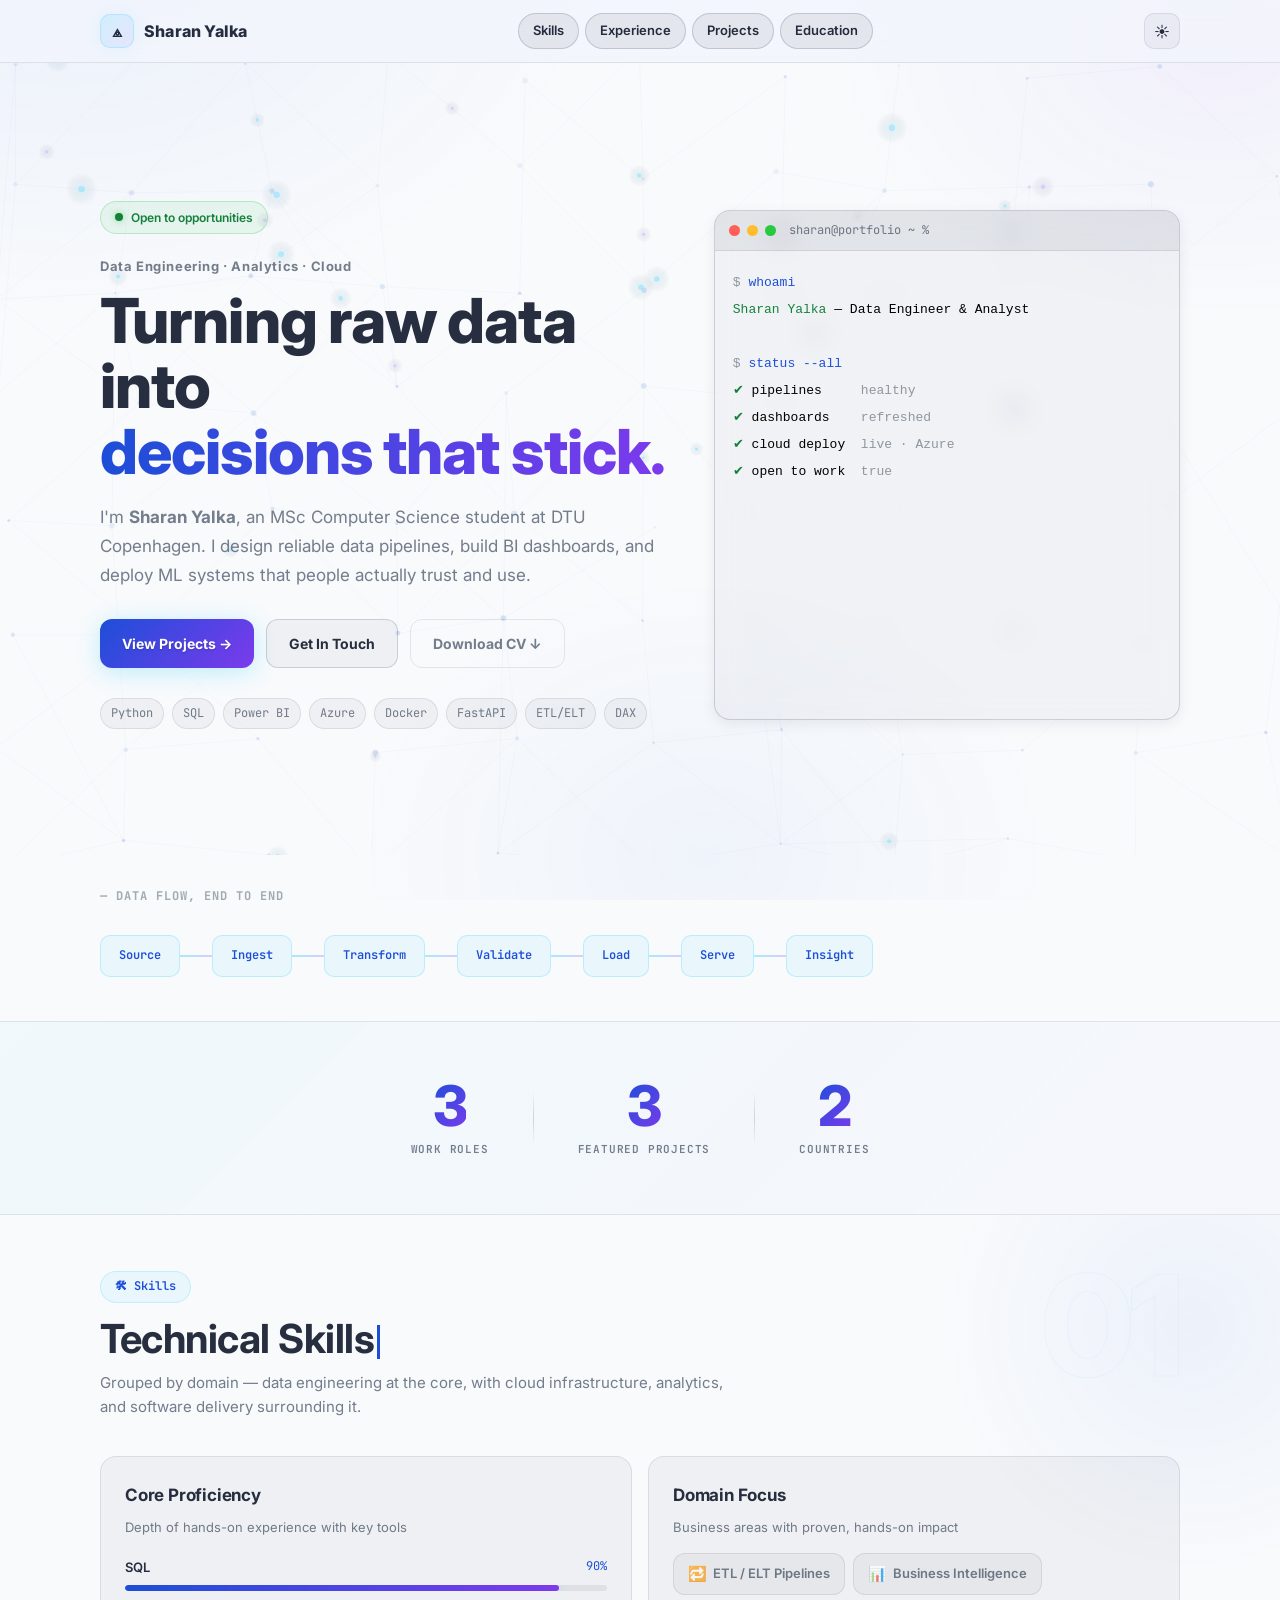
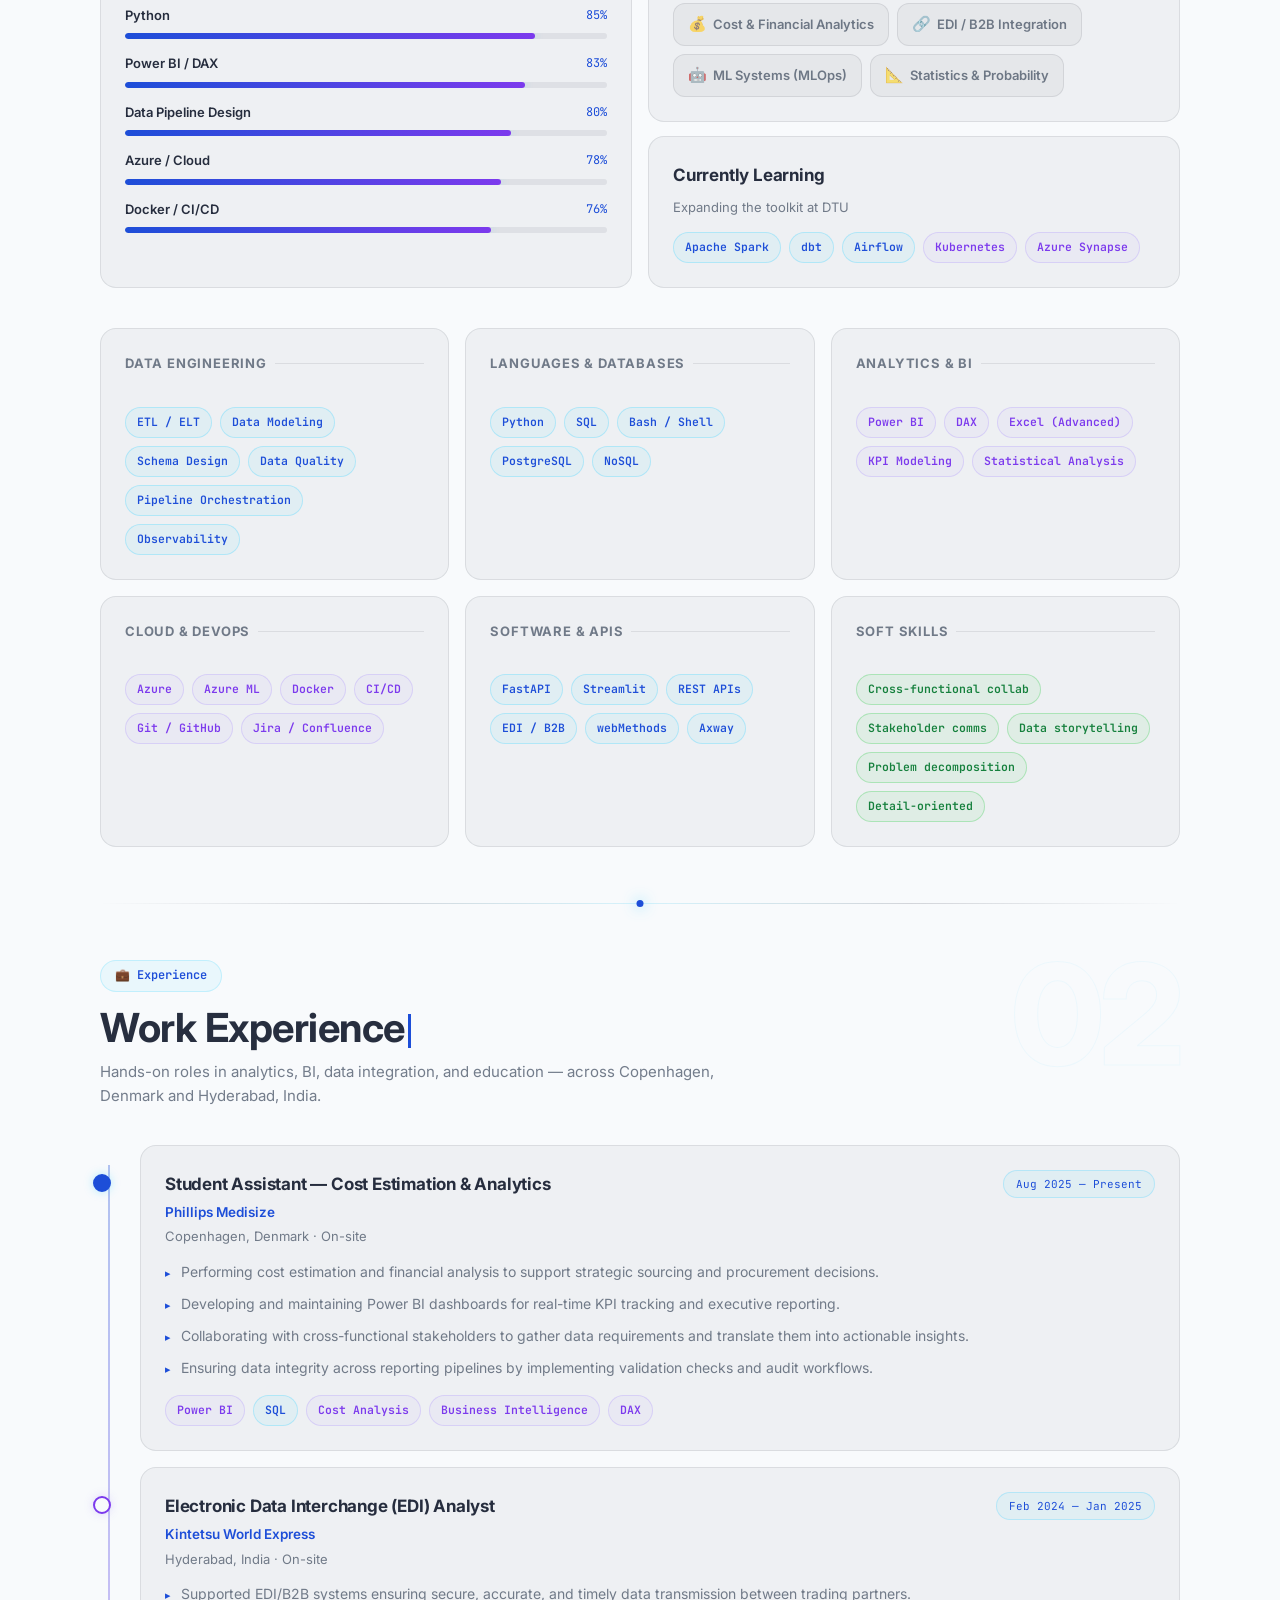
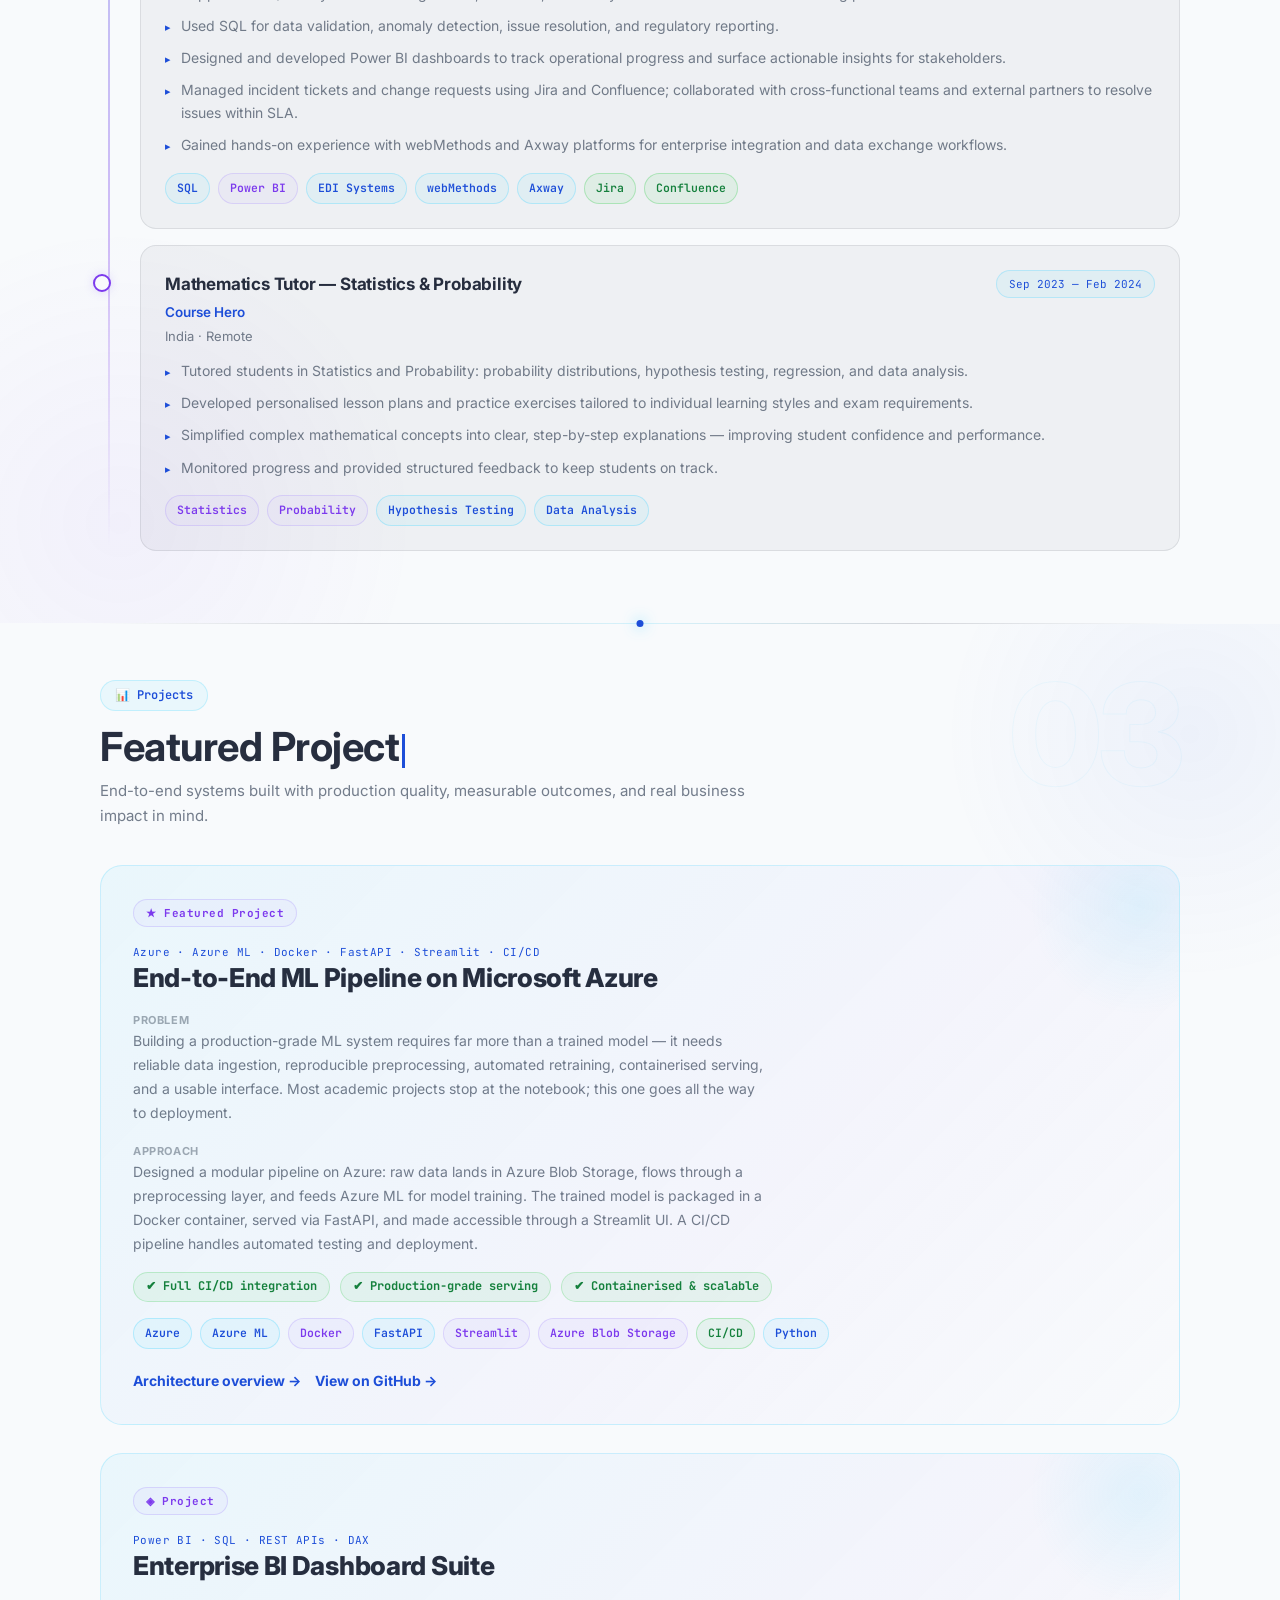
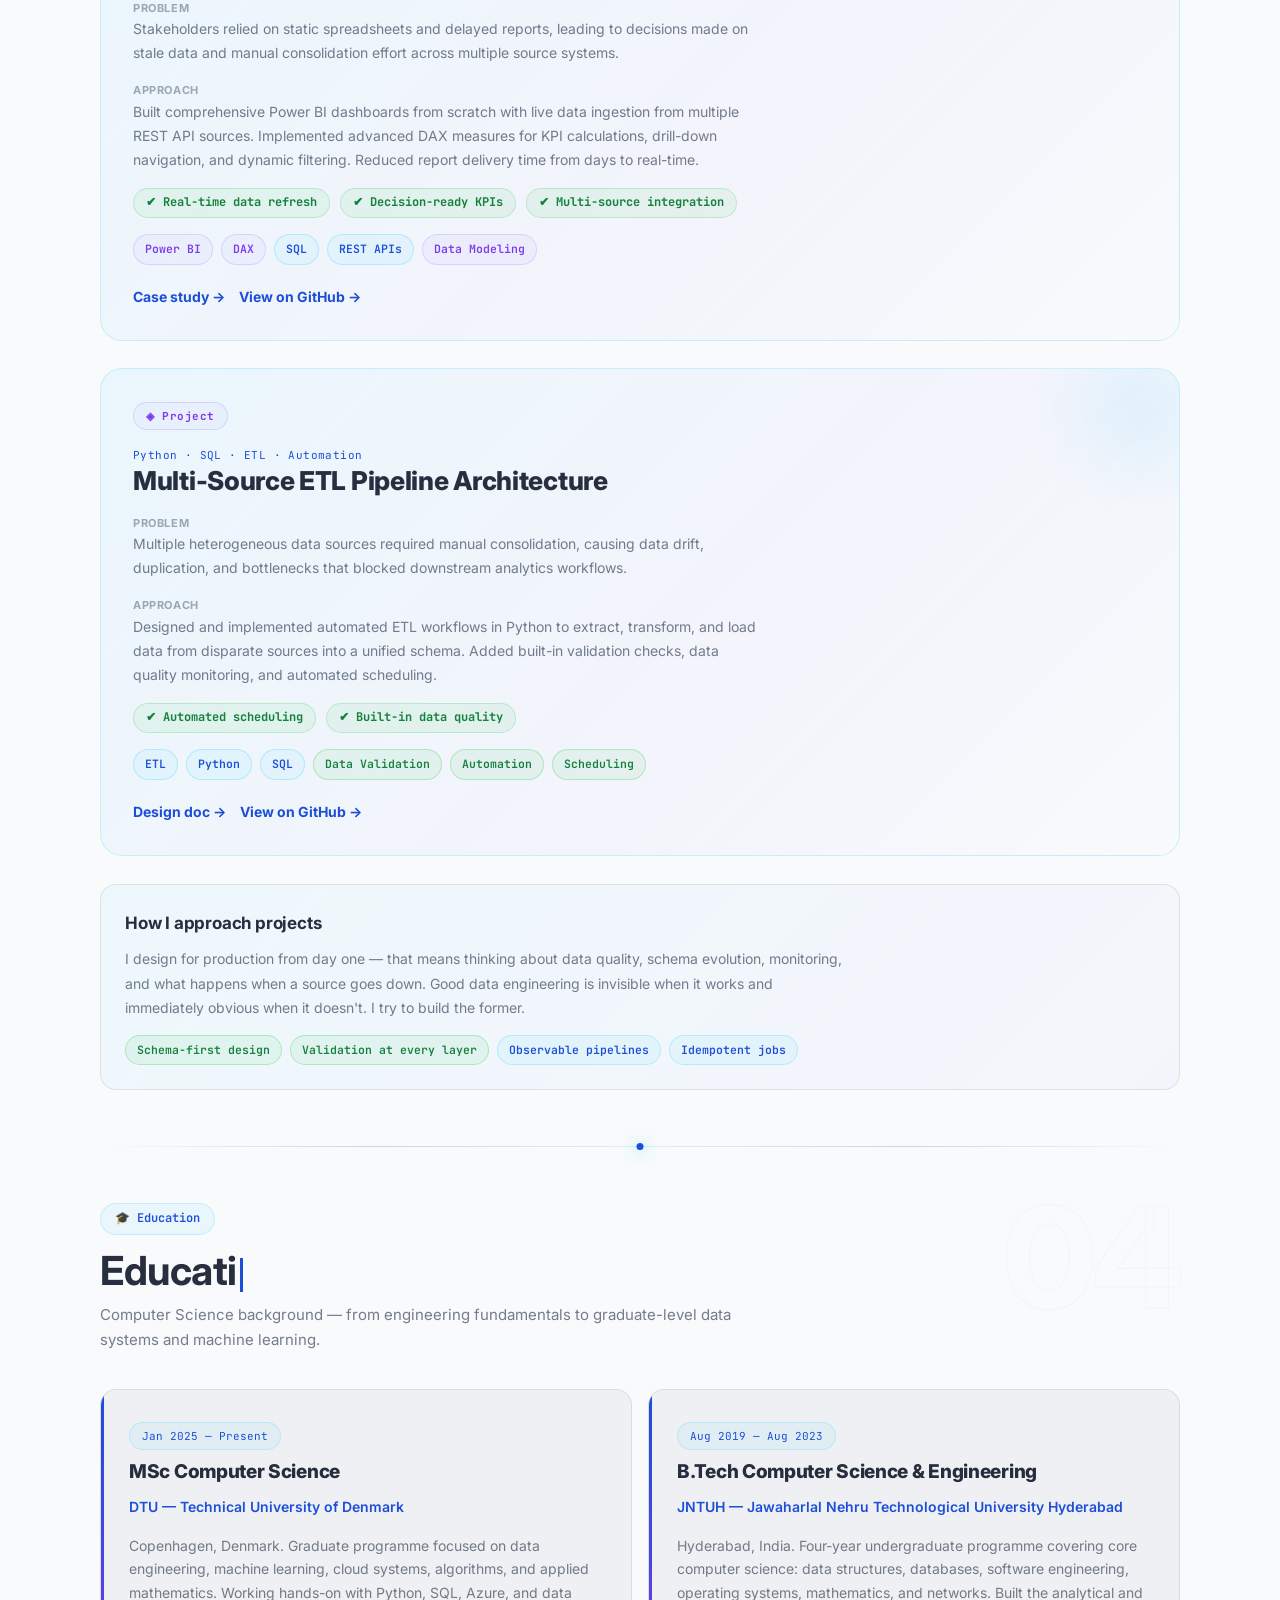
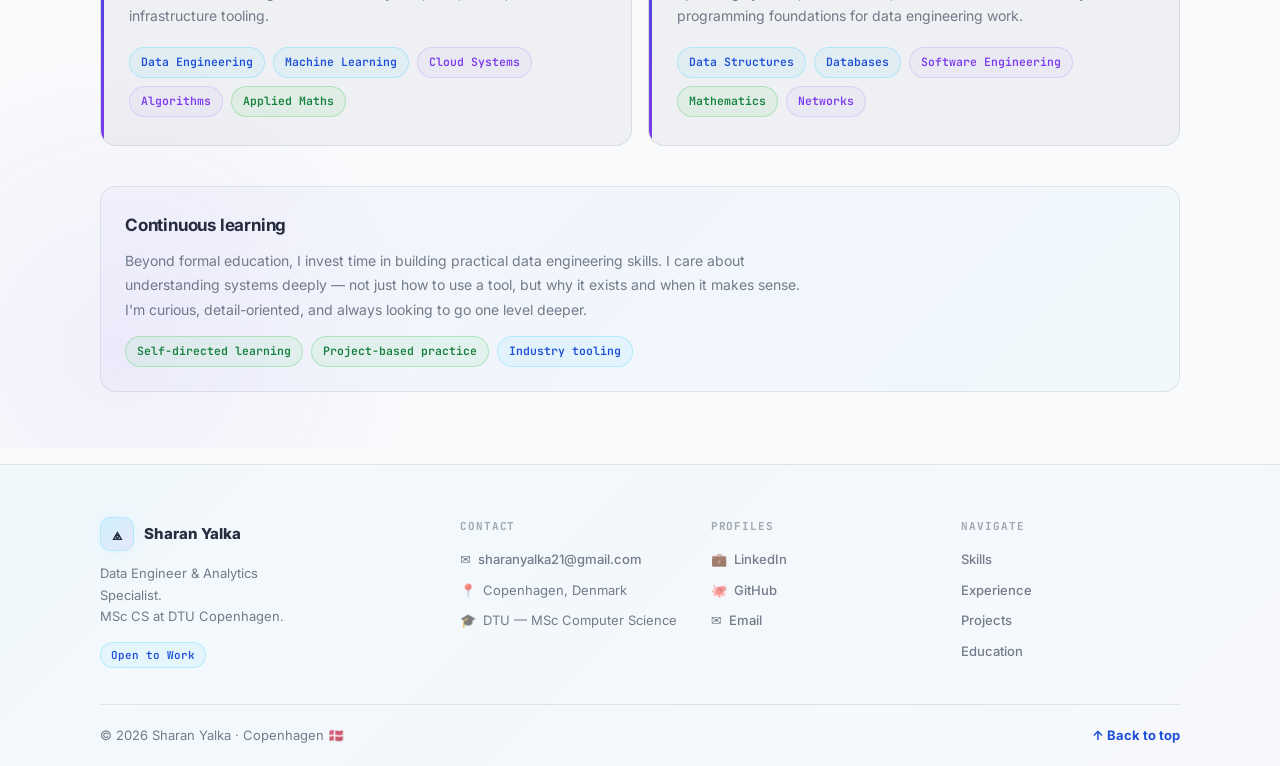
==== commit f13f72a3: "Restore correct portfolio index.html" ====
--- a/index.html
+++ b/index.html
@@ -1,351 +1,778 @@
-<!DOCTYPE html>
-<html lang="en">
+<!doctype html>
+<html lang="en" data-theme="dark">
 <head>
-    <meta charset="UTF-8">
-    <meta name="viewport" content="width=device-width, initial-scale=1.0">
-    <title>The Great Crime Shift | San Francisco 2020</title>
-    <link href="https://fonts.googleapis.com/css2?family=Source+Sans+Pro:wght@400;600;700&family=Source+Serif+Pro:wght@400;600&display=swap" rel="stylesheet">
-    <style>
-        * {
-            margin: 0;
-            padding: 0;
-            box-sizing: border-box;
-        }
-
-        body {
-            font-family: 'Source Serif Pro', Georgia, serif;
-            line-height: 1.7;
-            color: #1a1a1a;
-            background: #fafafa;
-        }
-
-        .container {
-            max-width: 800px;
-            margin: 0 auto;
-            padding: 2rem 1.5rem;
-        }
-
-        /* Header */
-        header {
-            text-align: center;
-            padding: 4rem 0 3rem;
-            border-bottom: 1px solid #e0e0e0;
-            margin-bottom: 3rem;
-        }
-
-        .kicker {
-            font-family: 'Source Sans Pro', sans-serif;
-            font-size: 0.85rem;
-            font-weight: 600;
-            color: #D62728;
-            text-transform: uppercase;
-            letter-spacing: 2px;
-            margin-bottom: 1rem;
-        }
-
-        h1 {
-            font-family: 'Source Serif Pro', Georgia, serif;
-            font-size: 2.8rem;
-            font-weight: 700;
-            line-height: 1.2;
-            margin-bottom: 1.5rem;
-            color: #1a1a1a;
-        }
-
-        .subtitle {
-            font-size: 1.3rem;
-            color: #555;
-            font-style: italic;
-            max-width: 600px;
-            margin: 0 auto;
-        }
-
-        /* Sections */
-        section {
-            margin-bottom: 3.5rem;
-        }
-
-        h2 {
-            font-family: 'Source Sans Pro', sans-serif;
-            font-size: 1.5rem;
-            font-weight: 700;
-            margin-bottom: 1.2rem;
-            color: #333;
-        }
-
-        p {
-            font-size: 1.1rem;
-            margin-bottom: 1.5rem;
-            text-align: justify;
-        }
-
-        .lead {
-            font-size: 1.25rem;
-            font-weight: 400;
-            color: #333;
-        }
-
-        /* Visualizations */
-        .viz-container {
-            margin: 2.5rem 0;
-            background: white;
-            border-radius: 8px;
-            box-shadow: 0 2px 12px rgba(0,0,0,0.08);
-            overflow: hidden;
-        }
-
-        .viz-container img {
-            width: 100%;
-            height: auto;
-            display: block;
-        }
-
-        .viz-container iframe {
-            width: 100%;
-            height: 500px;
-            border: none;
-        }
-
-        .caption {
-            padding: 1.2rem 1.5rem;
-            background: #f5f5f5;
-            border-top: 1px solid #e8e8e8;
-        }
-
-        .caption-label {
-            font-family: 'Source Sans Pro', sans-serif;
-            font-size: 0.75rem;
-            font-weight: 600;
-            color: #888;
-            text-transform: uppercase;
-            letter-spacing: 1px;
-            margin-bottom: 0.5rem;
-        }
-
-        .caption p {
-            font-family: 'Source Sans Pro', sans-serif;
-            font-size: 0.95rem;
-            line-height: 1.6;
-            color: #444;
-            margin-bottom: 0;
-            text-align: left;
-        }
-
-        /* Pull quote */
-        .pullquote {
-            font-size: 1.6rem;
-            font-style: italic;
-            color: #D62728;
-            text-align: center;
-            padding: 2rem;
-            margin: 2.5rem 0;
-            border-left: 4px solid #D62728;
-            background: linear-gradient(to right, rgba(214,39,40,0.05), transparent);
-        }
-
-        /* Data box */
-        .data-box {
-            background: #f0f4f8;
-            border-left: 4px solid #1F77B4;
-            padding: 1.5rem;
-            margin: 2rem 0;
-            border-radius: 0 8px 8px 0;
-        }
-
-        .data-box h3 {
-            font-family: 'Source Sans Pro', sans-serif;
-            font-size: 0.9rem;
-            font-weight: 600;
-            color: #1F77B4;
-            text-transform: uppercase;
-            letter-spacing: 1px;
-            margin-bottom: 0.8rem;
-        }
-
-        .data-box p {
-            font-family: 'Source Sans Pro', sans-serif;
-            font-size: 0.95rem;
-            margin-bottom: 0;
-            text-align: left;
-        }
-
-        /* Limitations */
-        .limitations {
-            background: #fff8e6;
-            border: 1px solid #ffd966;
-            padding: 1.5rem;
-            border-radius: 8px;
-            margin: 2rem 0;
-        }
-
-        .limitations h3 {
-            font-family: 'Source Sans Pro', sans-serif;
-            font-size: 1rem;
-            font-weight: 600;
-            color: #856404;
-            margin-bottom: 1rem;
-        }
-
-        .limitations ul {
-            font-family: 'Source Sans Pro', sans-serif;
-            font-size: 0.95rem;
-            color: #664d03;
-            margin-left: 1.5rem;
-        }
-
-        .limitations li {
-            margin-bottom: 0.5rem;
-        }
-
-        /* Footer */
-        footer {
-            margin-top: 4rem;
-            padding-top: 2rem;
-            border-top: 1px solid #e0e0e0;
-            font-family: 'Source Sans Pro', sans-serif;
-            font-size: 0.9rem;
-            color: #666;
-        }
-
-        footer p {
-            text-align: left;
-            font-size: 0.9rem;
-        }
-
-        /* Responsive */
-        @media (max-width: 600px) {
-            h1 { font-size: 2rem; }
-            .subtitle { font-size: 1.1rem; }
-            .pullquote { font-size: 1.3rem; }
-            .viz-container iframe { height: 400px; }
-        }
-    </style>
+  <meta charset="utf-8"/>
+  <meta name="viewport" content="width=device-width,initial-scale=1"/>
+  <meta name="description" content="Sharan Yalka — Data Engineer & Analytics Specialist. MSc Computer Science at DTU. Python · SQL · Power BI · Azure · ETL/ELT."/>
+  <title>Sharan Yalka | Data Engineer & Analytics</title>
+  <link rel="preconnect" href="https://fonts.googleapis.com">
+  <link rel="preconnect" href="https://fonts.gstatic.com" crossorigin>
+  <link href="https://fonts.googleapis.com/css2?family=Inter:wght@400;500;600;700;800&family=JetBrains+Mono:wght@400;600&display=swap" rel="stylesheet">
+  <link rel="stylesheet" href="./styles.css"/>
+  <script defer src="./script.js"></script>
 </head>
 <body>
+<a class="skip-link" href="#main">Skip to content</a>
+
+<!-- Scroll progress -->
+<div id="scroll-progress" aria-hidden="true"></div>
+
+<!-- Loading screen -->
+<div id="loader" aria-hidden="true">
+  <span class="loader-brand">Sharan Yalka</span>
+  <div class="loader-pipeline">
+    <div class="loader-node"></div>
+    <div class="loader-edge"></div>
+    <div class="loader-node"></div>
+    <div class="loader-edge"></div>
+    <div class="loader-node"></div>
+    <div class="loader-edge"></div>
+    <div class="loader-node"></div>
+    <div class="loader-edge"></div>
+    <div class="loader-node"></div>
+  </div>
+  <span class="loader-status">initializing pipeline...</span>
+</div>
+
+<!-- Scroll to top -->
+<button id="scrollTopBtn" class="scroll-top-btn" aria-label="Scroll to top">↑</button>
+
+<!-- Topbar -->
+<header class="topbar">
+  <div class="topbar-inner">
+    <a class="brand" href="#hero">
+      <span class="brand-mark" aria-hidden="true">⟁</span>
+      Sharan Yalka
+    </a>
+    <nav class="topnav" id="topnav" aria-label="Main navigation">
+      <a class="topnav-link" href="#skills">Skills</a>
+      <a class="topnav-link" href="#experience">Experience</a>
+      <a class="topnav-link" href="#projects">Projects</a>
+      <a class="topnav-link" href="#education">Education</a>
+    </nav>
+    <div class="topbar-actions">
+      <button class="nav-toggle" id="navToggle" aria-label="Open menu" aria-expanded="false">☰</button>
+      <button class="icon-btn" id="themeToggle" aria-label="Toggle theme">
+        <span id="themeIcon">☾</span>
+      </button>
+    </div>
+  </div>
+</header>
+
+<main id="main">
+
+  <!-- ══════════════ HERO ══════════════ -->
+  <section id="hero" class="hero" aria-label="Introduction">
+    <canvas id="heroCanvas" aria-hidden="true"></canvas>
+
+    <div class="container hero-grid">
+
+      <!-- Left: copy -->
+      <div class="hero-left reveal-left">
+        <div class="status-pill">
+          <span class="status-dot"></span>
+          Open to opportunities
+        </div>
+
+        <p class="kicker">Data Engineering · Analytics · Cloud</p>
+
+        <h1 class="hero-title">
+          Turning raw data into<br>
+          <span class="accent-word">decisions that stick.</span>
+        </h1>
+
+        <p class="hero-sub">
+          I'm <strong>Sharan Yalka</strong>, an MSc Computer Science student at DTU Copenhagen.
+          I design reliable data pipelines, build BI dashboards, and deploy ML systems that
+          people actually trust and use.
+        </p>
+
+        <div class="hero-cta">
+          <a class="btn-primary" href="#projects">View Projects →</a>
+          <a class="btn-secondary" href="mailto:sharanyalka21@gmail.com">Get In Touch</a>
+          <a class="btn-ghost" href="mailto:sharanyalka21@gmail.com">Download CV ↓</a>
+        </div>
+
+        <div class="badges" aria-label="Core technologies">
+          <span class="badge">Python</span>
+          <span class="badge">SQL</span>
+          <span class="badge">Power BI</span>
+          <span class="badge">Azure</span>
+          <span class="badge">Docker</span>
+          <span class="badge">FastAPI</span>
+          <span class="badge">ETL/ELT</span>
+          <span class="badge">DAX</span>
+        </div>
+      </div>
+
+      <!-- Right: terminal -->
+      <aside class="reveal-right">
+        <div class="terminal" aria-label="System status panel">
+          <div class="terminal-bar" aria-hidden="true">
+            <span class="dot r"></span>
+            <span class="dot y"></span>
+            <span class="dot g"></span>
+            <span class="terminal-title">sharan@portfolio ~ %</span>
+          </div>
+          <pre class="terminal-body" aria-label="Terminal output"><code><span class="t-line"><span class="t-muted">$ </span><span class="t-blue">whoami</span></span>
+<span class="t-line"><span class="t-green">Sharan Yalka</span> — Data Engineer &amp; Analyst</span>
+<span class="t-line"></span>
+<span class="t-line"><span class="t-muted">$ </span><span class="t-blue">status --all</span></span>
+<span class="t-line"><span class="t-green">✔</span> pipelines     <span class="t-muted">healthy</span></span>
+<span class="t-line"><span class="t-green">✔</span> dashboards    <span class="t-muted">refreshed</span></span>
+<span class="t-line"><span class="t-green">✔</span> cloud deploy  <span class="t-muted">live · Azure</span></span>
+<span class="t-line"><span class="t-green">✔</span> open to work  <span class="t-muted">true</span></span>
+<span class="t-line"></span>
+<span class="t-line"><span class="t-muted">$ </span><span class="t-blue">skills --top</span></span>
+<span class="t-line"><span class="t-purple">Python  SQL  Power BI  Azure</span></span>
+<span class="t-line"><span class="t-purple">Docker  FastAPI  ETL  DAX</span></span>
+<span class="t-line"></span>
+<span class="t-line"><span class="t-muted">$ </span><span class="t-blue">location</span></span>
+<span class="t-line"><span class="t-orange">Copenhagen, Denmark 🇩🇰</span></span>
+<span class="t-line"><span class="cursor"></span></span></code></pre>
+        </div>
+      </aside>
+    </div>
+  </section>
+
+  <!-- Pipeline strip -->
+  <div class="pipeline-divider">
+    <div class="container reveal">
+      <p class="nav-section-label">— Data flow, end to end</p>
+      <div class="pipeline-strip" aria-label="Data pipeline stages" role="list">
+        <div class="pipe-node" role="listitem">Source</div>
+        <div class="pipe-edge" aria-hidden="true"></div>
+        <div class="pipe-node" role="listitem">Ingest</div>
+        <div class="pipe-edge" aria-hidden="true"></div>
+        <div class="pipe-node" role="listitem">Transform</div>
+        <div class="pipe-edge" aria-hidden="true"></div>
+        <div class="pipe-node" role="listitem">Validate</div>
+        <div class="pipe-edge" aria-hidden="true"></div>
+        <div class="pipe-node" role="listitem">Load</div>
+        <div class="pipe-edge" aria-hidden="true"></div>
+        <div class="pipe-node" role="listitem">Serve</div>
+        <div class="pipe-edge" aria-hidden="true"></div>
+        <div class="pipe-node" role="listitem">Insight</div>
+      </div>
+    </div>
+  </div>
+
+  <!-- Stats strip -->
+  <div class="stats-strip reveal">
     <div class="container">
-        <header>
-            <p class="kicker">San Francisco Crime Data</p>
-            <h1>The Great Crime Shift</h1>
-            <p class="subtitle">How empty streets changed what got stolen in San Francisco during COVID-19</p>
-        </header>
-
-        <section>
-            <p class="lead">
-                In March 2020, San Francisco's streets emptied overnight. Within weeks, foot traffic in the Financial District dropped 90%. BART ridership collapsed. The city that never sleeps went quiet.
+      <div class="stats-row">
+        <div class="stat-item">
+          <span class="stat-num counter" data-count="3">3</span>
+          <span class="stat-label">Work Roles</span>
+        </div>
+        <div class="stat-divider"></div>
+        <div class="stat-item">
+          <span class="stat-num counter" data-count="3">3</span>
+          <span class="stat-label">Featured Projects</span>
+        </div>
+        <div class="stat-divider"></div>
+        <div class="stat-item">
+          <span class="stat-num counter" data-count="2">2</span>
+          <span class="stat-label">Countries</span>
+        </div>
+      </div>
+    </div>
+  </div>
+
+  <!-- ══════════════ SKILLS ══════════════ -->
+  <section id="skills" class="section">
+    <div class="section-orb orb-blue" aria-hidden="true"></div>
+    <div class="container">
+
+      <div class="section-head reveal">
+        <span class="section-num" aria-hidden="true">01</span>
+        <span class="page-kicker">🛠 Skills</span>
+        <h2>Technical Skills</h2>
+        <p>Grouped by domain — data engineering at the core, with cloud infrastructure, analytics, and software delivery surrounding it.</p>
+      </div>
+
+      <div class="grid-2" style="margin-bottom:40px;">
+
+        <div class="card reveal">
+          <h3>Core Proficiency</h3>
+          <p class="muted small" style="margin-bottom:18px;">Depth of hands-on experience with key tools</p>
+          <div class="skill-group">
+            <div class="skill-bar-wrap">
+              <div class="skill-bar-header">
+                <span class="skill-bar-name">SQL</span>
+                <span class="skill-pct">90%</span>
+              </div>
+              <div class="skill-bar"><div class="skill-bar-fill" data-pct="90"></div></div>
+            </div>
+            <div class="skill-bar-wrap">
+              <div class="skill-bar-header">
+                <span class="skill-bar-name">Python</span>
+                <span class="skill-pct">85%</span>
+              </div>
+              <div class="skill-bar"><div class="skill-bar-fill" data-pct="85"></div></div>
+            </div>
+            <div class="skill-bar-wrap">
+              <div class="skill-bar-header">
+                <span class="skill-bar-name">Power BI / DAX</span>
+                <span class="skill-pct">83%</span>
+              </div>
+              <div class="skill-bar"><div class="skill-bar-fill" data-pct="83"></div></div>
+            </div>
+            <div class="skill-bar-wrap">
+              <div class="skill-bar-header">
+                <span class="skill-bar-name">Data Pipeline Design</span>
+                <span class="skill-pct">80%</span>
+              </div>
+              <div class="skill-bar"><div class="skill-bar-fill" data-pct="80"></div></div>
+            </div>
+            <div class="skill-bar-wrap">
+              <div class="skill-bar-header">
+                <span class="skill-bar-name">Azure / Cloud</span>
+                <span class="skill-pct">78%</span>
+              </div>
+              <div class="skill-bar"><div class="skill-bar-fill" data-pct="78"></div></div>
+            </div>
+            <div class="skill-bar-wrap">
+              <div class="skill-bar-header">
+                <span class="skill-bar-name">Docker / CI/CD</span>
+                <span class="skill-pct">76%</span>
+              </div>
+              <div class="skill-bar"><div class="skill-bar-fill" data-pct="76"></div></div>
+            </div>
+          </div>
+        </div>
+
+        <div style="display:grid; gap:14px; align-content:start;">
+          <div class="card reveal">
+            <h3>Domain Focus</h3>
+            <p class="muted small" style="margin-bottom:14px;">Business areas with proven, hands-on impact</p>
+            <div class="skill-pills">
+              <span class="skill-pill"><span class="skill-pill-icon">🔁</span> ETL / ELT Pipelines</span>
+              <span class="skill-pill"><span class="skill-pill-icon">📊</span> Business Intelligence</span>
+              <span class="skill-pill"><span class="skill-pill-icon">💰</span> Cost & Financial Analytics</span>
+              <span class="skill-pill"><span class="skill-pill-icon">🔗</span> EDI / B2B Integration</span>
+              <span class="skill-pill"><span class="skill-pill-icon">🤖</span> ML Systems (MLOps)</span>
+              <span class="skill-pill"><span class="skill-pill-icon">📐</span> Statistics & Probability</span>
+            </div>
+          </div>
+
+          <div class="card reveal">
+            <h3>Currently Learning</h3>
+            <p class="muted small" style="margin-bottom:14px;">Expanding the toolkit at DTU</p>
+            <div class="chips">
+              <span class="chip accent">Apache Spark</span>
+              <span class="chip accent">dbt</span>
+              <span class="chip accent">Airflow</span>
+              <span class="chip purple">Kubernetes</span>
+              <span class="chip purple">Azure Synapse</span>
+            </div>
+          </div>
+        </div>
+
+      </div>
+
+      <div class="grid-3 stagger">
+
+        <article class="card">
+          <div class="skill-category">
+            <p class="skill-category-title">Data Engineering</p>
+          </div>
+          <div class="chips">
+            <span class="chip accent">ETL / ELT</span>
+            <span class="chip accent">Data Modeling</span>
+            <span class="chip accent">Schema Design</span>
+            <span class="chip accent">Data Quality</span>
+            <span class="chip accent">Pipeline Orchestration</span>
+            <span class="chip accent">Observability</span>
+          </div>
+        </article>
+
+        <article class="card">
+          <div class="skill-category">
+            <p class="skill-category-title">Languages & Databases</p>
+          </div>
+          <div class="chips">
+            <span class="chip accent">Python</span>
+            <span class="chip accent">SQL</span>
+            <span class="chip accent">Bash / Shell</span>
+            <span class="chip accent">PostgreSQL</span>
+            <span class="chip accent">NoSQL</span>
+          </div>
+        </article>
+
+        <article class="card">
+          <div class="skill-category">
+            <p class="skill-category-title">Analytics & BI</p>
+          </div>
+          <div class="chips">
+            <span class="chip purple">Power BI</span>
+            <span class="chip purple">DAX</span>
+            <span class="chip purple">Excel (Advanced)</span>
+            <span class="chip purple">KPI Modeling</span>
+            <span class="chip purple">Statistical Analysis</span>
+          </div>
+        </article>
+
+        <article class="card">
+          <div class="skill-category">
+            <p class="skill-category-title">Cloud & DevOps</p>
+          </div>
+          <div class="chips">
+            <span class="chip purple">Azure</span>
+            <span class="chip purple">Azure ML</span>
+            <span class="chip purple">Docker</span>
+            <span class="chip purple">CI/CD</span>
+            <span class="chip purple">Git / GitHub</span>
+            <span class="chip purple">Jira / Confluence</span>
+          </div>
+        </article>
+
+        <article class="card">
+          <div class="skill-category">
+            <p class="skill-category-title">Software & APIs</p>
+          </div>
+          <div class="chips">
+            <span class="chip accent">FastAPI</span>
+            <span class="chip accent">Streamlit</span>
+            <span class="chip accent">REST APIs</span>
+            <span class="chip accent">EDI / B2B</span>
+            <span class="chip accent">webMethods</span>
+            <span class="chip accent">Axway</span>
+          </div>
+        </article>
+
+        <article class="card">
+          <div class="skill-category">
+            <p class="skill-category-title">Soft Skills</p>
+          </div>
+          <div class="chips">
+            <span class="chip green">Cross-functional collab</span>
+            <span class="chip green">Stakeholder comms</span>
+            <span class="chip green">Data storytelling</span>
+            <span class="chip green">Problem decomposition</span>
+            <span class="chip green">Detail-oriented</span>
+          </div>
+        </article>
+
+      </div>
+    </div>
+  </section>
+
+  <div class="section-sep" aria-hidden="true"></div>
+
+  <!-- ══════════════ EXPERIENCE ══════════════ -->
+  <section id="experience" class="section">
+    <div class="section-orb orb-purple" aria-hidden="true"></div>
+    <div class="container">
+
+      <div class="section-head reveal">
+        <span class="section-num" aria-hidden="true">02</span>
+        <span class="page-kicker">💼 Experience</span>
+        <h2>Work Experience</h2>
+        <p>Hands-on roles in analytics, BI, data integration, and education — across Copenhagen, Denmark and Hyderabad, India.</p>
+      </div>
+
+      <div class="timeline">
+
+        <article class="tl-item reveal">
+          <div class="tl-dot current" aria-hidden="true"></div>
+          <div class="tl-top">
+            <div>
+              <p class="tl-title">Student Assistant — Cost Estimation & Analytics</p>
+              <p class="tl-company">Phillips Medisize</p>
+              <p class="tl-meta">Copenhagen, Denmark · On-site</p>
+            </div>
+            <span class="tl-date">Aug 2025 — Present</span>
+          </div>
+          <ul class="list">
+            <li>Performing cost estimation and financial analysis to support strategic sourcing and procurement decisions.</li>
+            <li>Developing and maintaining Power BI dashboards for real-time KPI tracking and executive reporting.</li>
+            <li>Collaborating with cross-functional stakeholders to gather data requirements and translate them into actionable insights.</li>
+            <li>Ensuring data integrity across reporting pipelines by implementing validation checks and audit workflows.</li>
+          </ul>
+          <div class="chips" style="margin-top:16px;">
+            <span class="chip purple">Power BI</span>
+            <span class="chip accent">SQL</span>
+            <span class="chip purple">Cost Analysis</span>
+            <span class="chip purple">Business Intelligence</span>
+            <span class="chip purple">DAX</span>
+          </div>
+        </article>
+
+        <article class="tl-item reveal">
+          <div class="tl-dot prev" aria-hidden="true"></div>
+          <div class="tl-top">
+            <div>
+              <p class="tl-title">Electronic Data Interchange (EDI) Analyst</p>
+              <p class="tl-company">Kintetsu World Express</p>
+              <p class="tl-meta">Hyderabad, India · On-site</p>
+            </div>
+            <span class="tl-date">Feb 2024 — Jan 2025</span>
+          </div>
+          <ul class="list">
+            <li>Supported EDI/B2B systems ensuring secure, accurate, and timely data transmission between trading partners.</li>
+            <li>Used SQL for data validation, anomaly detection, issue resolution, and regulatory reporting.</li>
+            <li>Designed and developed Power BI dashboards to track operational progress and surface actionable insights for stakeholders.</li>
+            <li>Managed incident tickets and change requests using Jira and Confluence; collaborated with cross-functional teams and external partners to resolve issues within SLA.</li>
+            <li>Gained hands-on experience with webMethods and Axway platforms for enterprise integration and data exchange workflows.</li>
+          </ul>
+          <div class="chips" style="margin-top:16px;">
+            <span class="chip accent">SQL</span>
+            <span class="chip purple">Power BI</span>
+            <span class="chip accent">EDI Systems</span>
+            <span class="chip accent">webMethods</span>
+            <span class="chip accent">Axway</span>
+            <span class="chip green">Jira</span>
+            <span class="chip green">Confluence</span>
+          </div>
+        </article>
+
+        <article class="tl-item reveal">
+          <div class="tl-dot prev" aria-hidden="true"></div>
+          <div class="tl-top">
+            <div>
+              <p class="tl-title">Mathematics Tutor — Statistics & Probability</p>
+              <p class="tl-company">Course Hero</p>
+              <p class="tl-meta">India · Remote</p>
+            </div>
+            <span class="tl-date">Sep 2023 — Feb 2024</span>
+          </div>
+          <ul class="list">
+            <li>Tutored students in Statistics and Probability: probability distributions, hypothesis testing, regression, and data analysis.</li>
+            <li>Developed personalised lesson plans and practice exercises tailored to individual learning styles and exam requirements.</li>
+            <li>Simplified complex mathematical concepts into clear, step-by-step explanations — improving student confidence and performance.</li>
+            <li>Monitored progress and provided structured feedback to keep students on track.</li>
+          </ul>
+          <div class="chips" style="margin-top:16px;">
+            <span class="chip purple">Statistics</span>
+            <span class="chip purple">Probability</span>
+            <span class="chip accent">Hypothesis Testing</span>
+            <span class="chip accent">Data Analysis</span>
+          </div>
+        </article>
+
+      </div>
+    </div>
+  </section>
+
+  <div class="section-sep" aria-hidden="true"></div>
+
+  <!-- ══════════════ PROJECTS ══════════════ -->
+  <section id="projects" class="section">
+    <div class="section-orb orb-blue" aria-hidden="true"></div>
+    <div class="container">
+
+      <div class="section-head reveal">
+        <span class="section-num" aria-hidden="true">03</span>
+        <span class="page-kicker">📊 Projects</span>
+        <h2>Featured Projects</h2>
+        <p>End-to-end systems built with production quality, measurable outcomes, and real business impact in mind.</p>
+      </div>
+
+      <article class="project-featured reveal" aria-label="Featured project">
+        <div class="featured-badge">★ Featured Project</div>
+        <p class="project-tag">Azure · Azure ML · Docker · FastAPI · Streamlit · CI/CD</p>
+        <h3 class="project-title">End-to-End ML Pipeline on Microsoft Azure</h3>
+
+        <div style="display:grid; gap:16px; margin:16px 0;">
+          <div>
+            <p class="project-label">Problem</p>
+            <p class="project-desc">
+              Building a production-grade ML system requires far more than a trained model — it needs reliable data ingestion,
+              reproducible preprocessing, automated retraining, containerised serving, and a usable interface. Most academic
+              projects stop at the notebook; this one goes all the way to deployment.
             </p>
-            <p>
-                Crime statistics from that period show something counterintuitive: total reported crime dropped, but certain categories exploded. The pandemic didn't stop opportunistic criminals—it just changed their targets. And some of those changes have proven remarkably persistent.
+          </div>
+          <div>
+            <p class="project-label">Approach</p>
+            <p class="project-desc">
+              Designed a modular pipeline on Azure: raw data lands in Azure Blob Storage, flows through a preprocessing layer,
+              and feeds Azure ML for model training. The trained model is packaged in a Docker container, served via
+              FastAPI, and made accessible through a Streamlit UI. A CI/CD pipeline handles automated testing and deployment.
             </p>
-        </section>
-
-        <div class="data-box">
-            <h3>About the Data</h3>
-            <p>
-                This analysis uses 1,048,575 incident reports from the San Francisco Police Department, spanning 2003 to 2025. The dataset merges two SFPD reporting systems—historical records (2003-2018) and the current system (2018-present)—unified into consistent crime categories. I focus primarily on 2019-2023 to isolate pandemic effects from longer-term trends.
+          </div>
+        </div>
+
+        <div class="project-impact">
+          <span class="metric">✔ Full CI/CD integration</span>
+          <span class="metric">✔ Production-grade serving</span>
+          <span class="metric">✔ Containerised &amp; scalable</span>
+        </div>
+
+        <div class="chips" style="margin-top:16px;">
+          <span class="chip accent">Azure</span>
+          <span class="chip accent">Azure ML</span>
+          <span class="chip purple">Docker</span>
+          <span class="chip accent">FastAPI</span>
+          <span class="chip purple">Streamlit</span>
+          <span class="chip purple">Azure Blob Storage</span>
+          <span class="chip green">CI/CD</span>
+          <span class="chip accent">Python</span>
+        </div>
+
+        <div class="project-links" style="margin-top:20px;">
+          <a class="link" href="#" target="_blank" rel="noreferrer">Architecture overview →</a>
+          <a class="link" href="#" target="_blank" rel="noreferrer">View on GitHub →</a>
+        </div>
+      </article>
+
+      <article class="project-featured reveal" aria-label="Enterprise BI Dashboard Suite">
+        <div class="featured-badge">◈ Project</div>
+        <p class="project-tag">Power BI · SQL · REST APIs · DAX</p>
+        <h3 class="project-title">Enterprise BI Dashboard Suite</h3>
+
+        <div style="display:grid; gap:16px; margin:16px 0;">
+          <div>
+            <p class="project-label">Problem</p>
+            <p class="project-desc">
+              Stakeholders relied on static spreadsheets and delayed reports, leading to decisions made on stale data
+              and manual consolidation effort across multiple source systems.
             </p>
-        </div>
-
-        <section>
-            <h2>The Inversion</h2>
-            <p>
-                The first year of the pandemic created a near-perfect natural experiment. With shelter-in-place orders in effect, San Francisco saw two distinct patterns emerge: crimes that require victim proximity—robbery, assault, pickpocketing—plummeted. But crimes targeting unattended property surged.
+          </div>
+          <div>
+            <p class="project-label">Approach</p>
+            <p class="project-desc">
+              Built comprehensive Power BI dashboards from scratch with live data ingestion from multiple REST API
+              sources. Implemented advanced DAX measures for KPI calculations, drill-down navigation, and dynamic
+              filtering. Reduced report delivery time from days to real-time.
             </p>
-            <p>
-                Burglaries jumped 55%. Vehicle theft rose 39%. At the same time, larceny (which includes shoplifting) fell 37%, and robberies dropped 26%. The pattern is clear: remove people from the equation, and you remove both witnesses and certain types of targets.
+          </div>
+        </div>
+
+        <div class="project-impact">
+          <span class="metric">✔ Real-time data refresh</span>
+          <span class="metric">✔ Decision-ready KPIs</span>
+          <span class="metric">✔ Multi-source integration</span>
+        </div>
+
+        <div class="chips" style="margin-top:16px;">
+          <span class="chip purple">Power BI</span>
+          <span class="chip purple">DAX</span>
+          <span class="chip accent">SQL</span>
+          <span class="chip accent">REST APIs</span>
+          <span class="chip purple">Data Modeling</span>
+        </div>
+
+        <div class="project-links" style="margin-top:20px;">
+          <a class="link" href="#" target="_blank" rel="noreferrer">Case study →</a>
+          <a class="link" href="#" target="_blank" rel="noreferrer">View on GitHub →</a>
+        </div>
+      </article>
+
+      <article class="project-featured reveal" aria-label="Multi-Source ETL Pipeline Architecture">
+        <div class="featured-badge">◈ Project</div>
+        <p class="project-tag">Python · SQL · ETL · Automation</p>
+        <h3 class="project-title">Multi-Source ETL Pipeline Architecture</h3>
+
+        <div style="display:grid; gap:16px; margin:16px 0;">
+          <div>
+            <p class="project-label">Problem</p>
+            <p class="project-desc">
+              Multiple heterogeneous data sources required manual consolidation, causing data drift, duplication,
+              and bottlenecks that blocked downstream analytics workflows.
             </p>
-        </section>
-
-        <div class="viz-container">
-            <img src="viz1_crime_divergence.png" alt="Diverging bar chart showing COVID crime changes">
-            <div class="caption">
-                <p class="caption-label">Figure 1</p>
-                <p>
-                    <strong>The pandemic inverted San Francisco's crime profile.</strong> Crimes requiring victim proximity—robbery, assault, larceny—fell 20-35% as people stayed home. But property crimes targeting unattended vehicles and buildings surged, with burglaries up 55%. Empty streets don't mean safety; they just shift who becomes a target.
-                </p>
-            </div>
-        </div>
-
-        <section>
-            <h2>The Geographic Flip</h2>
-            <p>
-                The crime shift wasn't just categorical—it was spatial. With commuters gone, downtown San Francisco saw vehicle theft actually <em>decrease</em>. The Central district, home to the Financial District and Union Square, recorded 3.4% fewer car thefts in 2020 than 2019.
+          </div>
+          <div>
+            <p class="project-label">Approach</p>
+            <p class="project-desc">
+              Designed and implemented automated ETL workflows in Python to extract, transform, and load data
+              from disparate sources into a unified schema. Added built-in validation checks, data quality
+              monitoring, and automated scheduling.
             </p>
-            <p>
-                But the outer residential neighborhoods told a different story. Ingleside, a residential district in the city's south, saw an 83% surge in vehicle theft. Northern district jumped 51%. These areas weren't empty—people were home, working remotely. But their cars sat unattended on residential streets, sometimes for days at a time.
-            </p>
-        </section>
-
-        <div class="pullquote">
-            "The pandemic didn't reduce crime—it relocated it."
-        </div>
-
-        <div class="viz-container">
-            <iframe src="viz2_vehicle_theft_map.html" title="Vehicle theft map"></iframe>
-            <div class="caption">
-                <p class="caption-label">Figure 2</p>
-                <p>
-                    <strong>Vehicle theft didn't just increase—it moved.</strong> Downtown (Central district) actually saw a 3% drop as commuters vanished, leaving no cars to steal. Meanwhile, Ingleside saw an 83% surge as residential cars sat unattended while owners worked from home. Click each district for details.
-                </p>
-            </div>
-        </div>
-
-        <section>
-            <h2>The New Normal</h2>
-            <p>
-                Perhaps most striking is what happened after the lockdowns lifted. By 2022, most pandemic restrictions were gone. People returned to offices—at least part-time. You might expect crime patterns to revert to their pre-pandemic baseline.
-            </p>
-            <p>
-                They didn't. As of 2023, vehicle theft remained 63% above 2019 levels. Burglary stayed elevated at 116% of baseline. Meanwhile, larceny/theft—once the city's most common crime category by far—has never recovered, sitting at just 54% of 2019 volume even in 2024.
-            </p>
-            <p>
-                The pandemic may have revealed a new equilibrium. Remote and hybrid work persists. Fewer people ride transit. Streets remain quieter than they were in 2019. The conditions that enabled the 2020 surge haven't fully reversed.
-            </p>
-        </section>
-
-        <div class="viz-container">
-            <iframe src="viz3_crime_trajectory.html" title="Crime trajectory chart"></iframe>
-            <div class="caption">
-                <p class="caption-label">Figure 3</p>
-                <p>
-                    <strong>Four years later, the shift persists.</strong> Vehicle theft peaked at 163% of 2019 levels in 2023 and remains elevated. Larceny/theft—once dominant—sits at just 54% of pre-pandemic volume. Use the buttons to compare property vs. violent crimes. The pandemic didn't create a temporary spike; it revealed a new equilibrium.
-                </p>
-            </div>
-        </div>
-
-        <section>
-            <h2>What This Data Can't Tell Us</h2>
-            <p>
-                Crime statistics measure <em>reported</em> crime, not actual crime. This distinction matters enormously when interpreting pandemic-era data.
-            </p>
-        </section>
-
-        <div class="limitations">
-            <h3>Key Limitations</h3>
-            <ul>
-                <li><strong>Reporting bias:</strong> Fewer people on streets means fewer witnesses and fewer reports filed. The larceny drop may partly reflect underreporting, not just actual decline.</li>
-                <li><strong>Enforcement changes:</strong> SFPD deprioritized some proactive policing during COVID. Categories may show drops because officers weren't looking.</li>
-                <li><strong>Opportunity, not behavior:</strong> Retail stores closed in 2020. Shoplifting dropped because there was nothing to shoplift. This isn't "less crime"—it's "no opportunity."</li>
-                <li><strong>Data system merge:</strong> The dataset combines two SFPD reporting systems at 2018. Category definitions may not align perfectly across the boundary.</li>
-            </ul>
-        </div>
-
-        <section>
-            <h2>Context: Policy and Place</h2>
-            <p>
-                Two external factors help explain these patterns. First, San Francisco's March 17, 2020 shelter-in-place order—among the first in the nation—provides a clean before/after boundary. The crime divergence aligns precisely with this date.
-            </p>
-            <p>
-                Second, California's Proposition 47 (2014) reclassified thefts under $950 from felonies to misdemeanors. Some argue this reduced reporting incentives for low-value thefts. The larceny trend warrants careful interpretation: are fewer thefts occurring, or are fewer being reported because consequences seem minimal?
-            </p>
-            <p>
-                What the data shows clearly is this: the pandemic was a natural experiment in criminology. Remove crowds, and you remove both witnesses and certain types of targets. Opportunistic crime doesn't disappear—it adapts.
-            </p>
-        </section>
-
-        <footer>
-            <p><strong>Data Source:</strong> San Francisco Police Department Incident Reports, 2003-2025</p>
-            <p><strong>Analysis:</strong> Social Data Analysis and Visualization Course, 2026</p>
-        </footer>
-    </div>
+          </div>
+        </div>
+
+        <div class="project-impact">
+          <span class="metric">✔ Automated scheduling</span>
+          <span class="metric">✔ Built-in data quality</span>
+        </div>
+
+        <div class="chips" style="margin-top:16px;">
+          <span class="chip accent">ETL</span>
+          <span class="chip accent">Python</span>
+          <span class="chip accent">SQL</span>
+          <span class="chip green">Data Validation</span>
+          <span class="chip green">Automation</span>
+          <span class="chip green">Scheduling</span>
+        </div>
+
+        <div class="project-links" style="margin-top:20px;">
+          <a class="link" href="#" target="_blank" rel="noreferrer">Design doc →</a>
+          <a class="link" href="#" target="_blank" rel="noreferrer">View on GitHub →</a>
+        </div>
+      </article>
+
+      <div class="card reveal" style="margin-top:28px; background: linear-gradient(135deg, rgba(53,208,255,.05), rgba(167,139,250,.04));">
+        <h3>How I approach projects</h3>
+        <p class="muted" style="margin-top:10px; font-size:14px; line-height:1.75; max-width:80ch;">
+          I design for production from day one — that means thinking about data quality, schema evolution,
+          monitoring, and what happens when a source goes down. Good data engineering is invisible when it
+          works and immediately obvious when it doesn't. I try to build the former.
+        </p>
+        <div class="chips" style="margin-top:14px;">
+          <span class="chip green">Schema-first design</span>
+          <span class="chip green">Validation at every layer</span>
+          <span class="chip accent">Observable pipelines</span>
+          <span class="chip accent">Idempotent jobs</span>
+        </div>
+      </div>
+
+    </div>
+  </section>
+
+  <div class="section-sep" aria-hidden="true"></div>
+
+  <!-- ══════════════ EDUCATION ══════════════ -->
+  <section id="education" class="section">
+    <div class="section-orb orb-purple" aria-hidden="true"></div>
+    <div class="container">
+
+      <div class="section-head reveal">
+        <span class="section-num" aria-hidden="true">04</span>
+        <span class="page-kicker">🎓 Education</span>
+        <h2>Education</h2>
+        <p>Computer Science background — from engineering fundamentals to graduate-level data systems and machine learning.</p>
+      </div>
+
+      <div class="grid-2 stagger" style="margin-bottom:40px;">
+
+        <article class="edu-card">
+          <div class="edu-period">Jan 2025 — Present</div>
+          <p class="edu-degree">MSc Computer Science</p>
+          <p class="edu-school">DTU — Technical University of Denmark</p>
+          <p class="edu-desc" style="margin-top:10px;">
+            Copenhagen, Denmark. Graduate programme focused on data engineering, machine learning,
+            cloud systems, algorithms, and applied mathematics. Working hands-on with Python, SQL,
+            Azure, and data infrastructure tooling.
+          </p>
+          <div class="chips" style="margin-top:14px;">
+            <span class="chip accent">Data Engineering</span>
+            <span class="chip accent">Machine Learning</span>
+            <span class="chip purple">Cloud Systems</span>
+            <span class="chip purple">Algorithms</span>
+            <span class="chip green">Applied Maths</span>
+          </div>
+        </article>
+
+        <article class="edu-card">
+          <div class="edu-period">Aug 2019 — Aug 2023</div>
+          <p class="edu-degree">B.Tech Computer Science &amp; Engineering</p>
+          <p class="edu-school">JNTUH — Jawaharlal Nehru Technological University Hyderabad</p>
+          <p class="edu-desc" style="margin-top:10px;">
+            Hyderabad, India. Four-year undergraduate programme covering core computer science:
+            data structures, databases, software engineering, operating systems, mathematics,
+            and networks. Built the analytical and programming foundations for data engineering work.
+          </p>
+          <div class="chips" style="margin-top:14px;">
+            <span class="chip accent">Data Structures</span>
+            <span class="chip accent">Databases</span>
+            <span class="chip purple">Software Engineering</span>
+            <span class="chip green">Mathematics</span>
+            <span class="chip purple">Networks</span>
+          </div>
+        </article>
+
+      </div>
+
+      <div class="card reveal" style="background: linear-gradient(135deg, rgba(167,139,250,.05), rgba(53,208,255,.04));">
+        <h3>Continuous learning</h3>
+        <p class="muted" style="margin-top:10px; font-size:14px; line-height:1.75; max-width:76ch;">
+          Beyond formal education, I invest time in building practical data engineering skills.
+          I care about understanding systems deeply — not just how to use a tool, but why it exists
+          and when it makes sense. I'm curious, detail-oriented, and always looking to go one level deeper.
+        </p>
+        <div class="chips" style="margin-top:14px;">
+          <span class="chip green">Self-directed learning</span>
+          <span class="chip green">Project-based practice</span>
+          <span class="chip accent">Industry tooling</span>
+        </div>
+      </div>
+
+    </div>
+  </section>
+
+
+</main>
+
+<footer class="footer-main">
+  <div class="container">
+
+    <div class="footer-grid">
+
+      <!-- Brand col -->
+      <div class="footer-col">
+        <div class="footer-brand" style="margin-bottom:12px;">
+          <span class="brand-mark" aria-hidden="true">⟁</span>
+          <span>Sharan Yalka</span>
+        </div>
+        <p class="muted small" style="max-width:24ch; line-height:1.65;">
+          Data Engineer &amp; Analytics Specialist.<br>MSc CS at DTU Copenhagen.
+        </p>
+        <div class="chips" style="margin-top:14px;">
+          <span class="chip accent" style="font-size:11px; padding:3px 10px;">Open to Work</span>
+        </div>
+      </div>
+
+      <!-- Contact col -->
+      <div class="footer-col">
+        <p class="footer-col-title">Contact</p>
+        <ul class="footer-links">
+          <li>
+            <a href="mailto:sharanyalka21@gmail.com">
+              <span>✉</span> sharanyalka21@gmail.com
+            </a>
+          </li>
+          <li>
+            <span class="footer-info"><span>📍</span> Copenhagen, Denmark</span>
+          </li>
+          <li>
+            <span class="footer-info"><span>🎓</span> DTU — MSc Computer Science</span>
+          </li>
+        </ul>
+      </div>
+
+      <!-- Profiles col -->
+      <div class="footer-col">
+        <p class="footer-col-title">Profiles</p>
+        <ul class="footer-links">
+          <li>
+            <a href="https://www.linkedin.com/in/sharanyalka" target="_blank" rel="noreferrer">
+              <span>💼</span> LinkedIn
+            </a>
+          </li>
+          <li>
+            <a href="https://github.com/sharanyalka" target="_blank" rel="noreferrer">
+              <span>🐙</span> GitHub
+            </a>
+          </li>
+          <li>
+            <a href="mailto:sharanyalka21@gmail.com">
+              <span>✉</span> Email
+            </a>
+          </li>
+        </ul>
+      </div>
+
+      <!-- Navigate col -->
+      <div class="footer-col">
+        <p class="footer-col-title">Navigate</p>
+        <ul class="footer-links">
+          <li><a href="#skills">Skills</a></li>
+          <li><a href="#experience">Experience</a></li>
+          <li><a href="#projects">Projects</a></li>
+          <li><a href="#education">Education</a></li>
+        </ul>
+      </div>
+
+    </div>
+
+    <div class="footer-bottom">
+      <p class="muted small">© <span id="year"></span> Sharan Yalka · Copenhagen 🇩🇰</p>
+      <a href="#hero" style="color:var(--accent); font-weight:700; font-size:13px;">↑ Back to top</a>
+    </div>
+
+  </div>
+</footer>
+
 </body>
 </html>
--- a/styles.css
+++ b/styles.css
@@ -0,0 +1,1134 @@
+/* ══════════════════════════════════════════════
+   DESIGN TOKENS
+══════════════════════════════════════════════ */
+:root {
+  --font-sans: "Inter", system-ui, -apple-system, sans-serif;
+  --font-mono: "JetBrains Mono", ui-monospace, monospace;
+
+  --bg:        #080c18;
+  --bg2:       #050810;
+  --bg3:       #0d1220;
+  --surface:   rgba(255,255,255,0.05);
+  --surface2:  rgba(255,255,255,0.09);
+  --surface3:  rgba(255,255,255,0.13);
+  --border:    rgba(255,255,255,0.10);
+  --border2:   rgba(255,255,255,0.18);
+  --text:      rgba(255,255,255,0.92);
+  --muted:     rgba(255,255,255,0.55);
+  --muted2:    rgba(255,255,255,0.33);
+
+  --accent:    #35d0ff;
+  --accent2:   #a78bfa;
+  --accent3:   #34d399;
+  --green:     #27c93f;
+  --orange:    #fb923c;
+
+  --grad-accent: linear-gradient(135deg, #35d0ff, #a78bfa);
+
+  --shadow:      0 24px 64px rgba(0,0,0,0.70);
+  --shadow-sm:   0 4px 20px rgba(0,0,0,0.40);
+  --glow-blue:   0 0 48px rgba(53,208,255,0.18);
+  --glow-purple: 0 0 48px rgba(167,139,250,0.18);
+
+  --r:    16px;
+  --r-sm: 10px;
+  --r-lg: 22px;
+  --container: 1080px;
+
+  --ease-out: cubic-bezier(.16,1,.3,1);
+  --spring:   cubic-bezier(.34,1.56,.64,1);
+}
+
+html[data-theme="light"] {
+  --bg:        #f8fafc;
+  --bg2:       #ffffff;
+  --bg3:       #f1f5f9;
+  --surface:   rgba(15,23,42,0.04);
+  --surface2:  rgba(15,23,42,0.07);
+  --surface3:  rgba(15,23,42,0.11);
+  --border:    rgba(15,23,42,0.09);
+  --border2:   rgba(15,23,42,0.16);
+  --text:      rgba(15,23,42,0.90);
+  --muted:     rgba(51,65,85,0.68);
+  --muted2:    rgba(51,65,85,0.44);
+  --accent:    #1d4ed8;
+  --accent2:   #7c3aed;
+  --accent3:   #047857;
+  --green:     #15803d;
+  --orange:    #c2410c;
+  --grad-accent: linear-gradient(135deg, #1d4ed8, #7c3aed);
+  --shadow:    0 16px 48px rgba(15,23,42,0.10);
+  --shadow-sm: 0 4px 14px rgba(15,23,42,0.07);
+  --glow-blue:   0 0 32px rgba(29,78,216,0.12);
+  --glow-purple: 0 0 32px rgba(124,58,237,0.10);
+}
+
+/* ══════════════════════════════════════════════
+   RESET + BASE
+══════════════════════════════════════════════ */
+*, *::before, *::after { box-sizing: border-box; margin: 0; padding: 0; }
+html { scroll-behavior: smooth; }
+body {
+  font-family: var(--font-sans);
+  color: var(--text);
+  background: var(--bg);
+  min-height: 100vh;
+  line-height: 1.65;
+  padding-bottom: 0;
+  -webkit-font-smoothing: antialiased;
+  overflow-x: hidden;
+}
+a { color: inherit; text-decoration: none; }
+button { cursor: pointer; font-family: inherit; }
+
+body::before {
+  content: '';
+  position: fixed;
+  inset: 0;
+  background:
+    radial-gradient(900px 600px at 5% -5%,  rgba(53,208,255,.11), transparent 60%),
+    radial-gradient(700px 500px at 95% 5%,  rgba(167,139,250,.10), transparent 55%),
+    radial-gradient(500px 400px at 55% 95%, rgba(53,208,255,.05), transparent 70%);
+  pointer-events: none;
+  z-index: 0;
+}
+
+/* ══════════════════════════════════════════════
+   LOADING SCREEN
+══════════════════════════════════════════════ */
+#loader {
+  position: fixed;
+  inset: 0;
+  z-index: 9999;
+  background: #050810;
+  display: flex;
+  flex-direction: column;
+  align-items: center;
+  justify-content: center;
+  gap: 28px;
+  transition: opacity .6s var(--ease-out), visibility .6s;
+}
+#loader.hidden { opacity: 0; visibility: hidden; pointer-events: none; }
+
+.loader-brand {
+  font-family: var(--font-mono);
+  font-size: 13px;
+  font-weight: 600;
+  color: var(--accent);
+  letter-spacing: 4px;
+  text-transform: uppercase;
+  animation: ld-fade 1.4s ease infinite alternate;
+}
+.loader-pipeline { display: flex; align-items: center; }
+.loader-node {
+  width: 12px; height: 12px;
+  border-radius: 50%;
+  background: var(--accent);
+  animation: ld-pulse 1.4s ease infinite;
+}
+.loader-node:nth-child(3)  { animation-delay: .28s; background: var(--accent2); }
+.loader-node:nth-child(5)  { animation-delay: .56s; }
+.loader-node:nth-child(7)  { animation-delay: .84s; background: var(--accent2); }
+.loader-node:nth-child(9)  { animation-delay: 1.12s; }
+.loader-edge {
+  width: 38px; height: 2px;
+  background: linear-gradient(90deg, rgba(53,208,255,.25), rgba(167,139,250,.25));
+  position: relative; overflow: hidden;
+}
+.loader-edge::after {
+  content: '';
+  position: absolute; top: 0; left: -60%; width: 60%; height: 100%;
+  background: linear-gradient(90deg, transparent, rgba(255,255,255,.75), transparent);
+  animation: ld-flow 1.4s linear infinite;
+}
+.loader-status {
+  font-family: var(--font-mono);
+  font-size: 11px;
+  color: var(--muted2);
+  letter-spacing: 1px;
+  animation: ld-blink .9s step-end infinite;
+}
+@keyframes ld-pulse { 0%,100%{transform:scale(1);opacity:.55} 50%{transform:scale(1.55);opacity:1} }
+@keyframes ld-flow  { from{left:-60%} to{left:160%} }
+@keyframes ld-fade  { from{opacity:.5} to{opacity:1} }
+@keyframes ld-blink { 0%,100%{opacity:1} 50%{opacity:0} }
+
+/* ══════════════════════════════════════════════
+   SKIP LINK
+══════════════════════════════════════════════ */
+.skip-link {
+  position: absolute; left: -999px; top: 8px;
+  background: var(--bg2); border: 1px solid var(--border);
+  border-radius: 10px; padding: 10px 14px; z-index: 9999; font-weight: 700;
+}
+.skip-link:focus { left: 10px; }
+
+/* ══════════════════════════════════════════════
+   TOPBAR
+══════════════════════════════════════════════ */
+.topbar {
+  position: sticky; top: 0; z-index: 40;
+  backdrop-filter: blur(20px) saturate(180%);
+  -webkit-backdrop-filter: blur(20px) saturate(180%);
+  background: rgba(8,12,24,.68);
+  border-bottom: 1px solid var(--border);
+}
+html[data-theme="light"] .topbar { background: rgba(242,245,252,.85); }
+
+.topbar-inner {
+  width: min(var(--container), calc(100% - 40px));
+  margin: 0 auto;
+  display: flex; align-items: center; justify-content: space-between; gap: 16px;
+  padding: 13px 0;
+}
+.brand {
+  display: inline-flex; align-items: center; gap: 10px;
+  font-weight: 800; letter-spacing: .2px; flex-shrink: 0;
+}
+.brand-mark {
+  width: 34px; height: 34px; border-radius: 10px;
+  display: grid; place-items: center; font-size: 17px;
+  background: linear-gradient(135deg, rgba(53,208,255,.18), rgba(167,139,250,.15));
+  border: 1px solid rgba(53,208,255,.22);
+  box-shadow: 0 0 16px rgba(53,208,255,.10);
+  transition: transform .25s var(--spring);
+}
+.brand:hover .brand-mark { transform: rotate(-8deg) scale(1.08); }
+
+.topnav { display: flex; align-items: center; gap: 6px; }
+.topnav-link {
+  font-size: 13px; font-weight: 600; color: var(--text);
+  padding: 6px 14px; border-radius: 999px;
+  border: 1px solid var(--border2);
+  background: var(--surface2);
+  transition: color .15s, background .15s, border-color .15s;
+  white-space: nowrap;
+}
+.topnav-link:hover { background: var(--surface3); border-color: var(--accent); color: var(--accent); }
+.topnav-link.active { color: var(--accent); background: rgba(53,208,255,.12); border-color: rgba(53,208,255,.35); }
+
+.topbar-actions { display: flex; align-items: center; gap: 8px; flex-shrink: 0; }
+.icon-btn {
+  width: 36px; height: 36px; border-radius: 10px;
+  background: var(--surface); border: 1px solid var(--border); color: var(--text);
+  font-size: 15px; display: grid; place-items: center;
+  transition: background .15s, border-color .15s;
+}
+.icon-btn:hover { background: var(--surface2); border-color: var(--border2); }
+.nav-toggle {
+  display: none; width: 36px; height: 36px; border-radius: 10px;
+  background: var(--surface); border: 1px solid var(--border); color: var(--text);
+  font-size: 18px; place-items: center;
+}
+
+/* ══════════════════════════════════════════════
+   BACK BUTTON
+══════════════════════════════════════════════ */
+.back-row {
+  width: min(var(--container), calc(100% - 40px));
+  margin: 0 auto; padding: 18px 0 0;
+}
+.back-btn {
+  display: inline-flex; align-items: center; gap: 8px;
+  color: var(--muted); font-weight: 700; font-size: 14px;
+  border: 1px solid var(--border); border-radius: 10px;
+  padding: 8px 14px; background: var(--surface);
+  transition: all .15s;
+}
+.back-btn:hover { background: var(--surface2); color: var(--text); border-color: var(--border2); }
+
+/* ══════════════════════════════════════════════
+   CONTAINER + SECTION
+══════════════════════════════════════════════ */
+.container { width: min(var(--container), calc(100% - 40px)); margin: 0 auto; position: relative; z-index: 1; }
+.section { padding: 56px 0; }
+.section-head { margin-bottom: 36px; position: relative; }
+.section-head h1, .section-head h2 { font-size: clamp(26px,3.5vw,40px); letter-spacing: -.5px; line-height: 1.1; }
+.section-head p { color: var(--muted); margin-top: 10px; max-width: 72ch; font-size: 15px; }
+
+.page-kicker {
+  display: inline-flex; align-items: center; gap: 8px;
+  font-family: var(--font-mono); font-size: 12px; font-weight: 600;
+  color: var(--accent); margin-bottom: 14px;
+  border: 1px solid rgba(53,208,255,.22); border-radius: 999px;
+  padding: 5px 14px; background: rgba(53,208,255,.07);
+}
+
+/* ══════════════════════════════════════════════
+   HERO
+══════════════════════════════════════════════ */
+.hero {
+  position: relative;
+  padding: 72px 0 60px;
+  overflow: hidden;
+  min-height: 88vh;
+  display: flex;
+  align-items: center;
+}
+#heroCanvas {
+  position: absolute; inset: 0;
+  width: 100%; height: 100%;
+  opacity: .55; pointer-events: none;
+}
+.hero-grid {
+  display: grid;
+  grid-template-columns: 1fr;
+  gap: 44px;
+  align-items: center;
+}
+.hero-left { display: flex; flex-direction: column; }
+
+.status-pill {
+  display: inline-flex; align-items: center; gap: 8px;
+  font-size: 12px; font-weight: 600; color: var(--green);
+  border: 1px solid rgba(39,201,63,.25); border-radius: 999px;
+  padding: 6px 14px; background: rgba(39,201,63,.07);
+  margin-bottom: 22px; width: fit-content;
+}
+.status-dot {
+  width: 8px; height: 8px; border-radius: 50%;
+  background: var(--green);
+  animation: status-pulse 2.2s ease infinite;
+  box-shadow: 0 0 6px rgba(39,201,63,.55);
+}
+@keyframes status-pulse { 0%,100%{transform:scale(1);opacity:1} 50%{transform:scale(1.35);opacity:.65} }
+
+.kicker { color: var(--muted); font-weight: 700; margin-bottom: 10px; font-size: 13px; letter-spacing: .6px; }
+.hero-title {
+  font-size: clamp(32px,5vw,62px);
+  line-height: 1.06; letter-spacing: -.9px;
+  margin-bottom: 18px; font-weight: 800;
+}
+.hero-sub {
+  color: var(--muted); max-width: 58ch;
+  margin-bottom: 28px;
+  font-size: clamp(15px,1.6vw,17px); line-height: 1.72;
+}
+.accent-word {
+  background: linear-gradient(90deg, var(--accent), var(--accent2));
+  -webkit-background-clip: text; -webkit-text-fill-color: transparent; background-clip: text;
+}
+
+.hero-cta { display: flex; flex-wrap: wrap; gap: 12px; margin-bottom: 30px; }
+.btn-primary {
+  display: inline-flex; align-items: center; gap: 8px;
+  padding: 12px 22px; border-radius: 12px;
+  font-weight: 700; font-size: 14px;
+  background: var(--grad-accent); color: #fff; border: none;
+  transition: all .25s var(--ease-out);
+  box-shadow: 0 4px 22px rgba(53,208,255,.30);
+  text-shadow: 0 1px 2px rgba(0,0,0,.2);
+}
+.btn-primary:hover { transform: translateY(-2px); box-shadow: 0 10px 32px rgba(53,208,255,.42), 0 0 0 3px rgba(53,208,255,.14); }
+.btn-secondary {
+  display: inline-flex; align-items: center; gap: 8px;
+  padding: 12px 22px; border-radius: 12px;
+  font-weight: 700; font-size: 14px;
+  background: var(--surface); color: var(--text); border: 1px solid var(--border2);
+  transition: all .25s var(--ease-out);
+}
+.btn-secondary:hover { background: var(--surface2); border-color: rgba(53,208,255,.40); color: var(--accent); transform: translateY(-2px); box-shadow: 0 8px 24px rgba(53,208,255,.12); }
+.btn-ghost {
+  display: inline-flex; align-items: center; gap: 8px;
+  padding: 12px 22px; border-radius: 12px;
+  font-weight: 700; font-size: 14px;
+  background: transparent; color: var(--muted); border: 1px solid var(--border);
+  transition: all .2s;
+}
+.btn-ghost:hover { color: var(--text); border-color: var(--border2); background: var(--surface); }
+
+.badges { display: flex; flex-wrap: wrap; gap: 8px; }
+.badge {
+  font-family: var(--font-mono); font-size: 12px;
+  padding: 5px 10px; border-radius: 999px;
+  border: 1px solid var(--border); background: var(--surface); color: var(--muted);
+  transition: border-color .15s, color .15s;
+}
+.badge:hover { border-color: rgba(53,208,255,.35); color: var(--accent); }
+
+/* ══════════════════════════════════════════════
+   TERMINAL
+══════════════════════════════════════════════ */
+.terminal {
+  border-radius: var(--r); overflow: hidden;
+  border: 1px solid var(--border2); background: rgba(5,8,18,.55);
+  box-shadow: var(--shadow), var(--glow-blue); backdrop-filter: blur(12px);
+}
+.terminal-bar {
+  display: flex; align-items: center; gap: 7px;
+  padding: 10px 14px; border-bottom: 1px solid var(--border);
+  background: rgba(0,0,0,.25);
+}
+.dot { width: 11px; height: 11px; border-radius: 999px; display: inline-block; }
+.dot.r { background: #ff5f56; } .dot.y { background: #ffbd2e; } .dot.g { background: #27c93f; }
+.terminal-title { margin-left: 6px; color: var(--muted); font-family: var(--font-mono); font-size: 12px; }
+.terminal-body {
+  font-family: var(--font-mono); font-size: 13px;
+  color: rgba(255,255,255,.82); padding: 18px;
+  white-space: pre-wrap; line-height: 2;
+}
+.t-green  { color: #27c93f; } .t-blue { color: #35d0ff; }
+.t-purple { color: #a78bfa; } .t-muted { color: rgba(255,255,255,.35); }
+.t-orange { color: #fb923c; }
+.cursor {
+  display: inline-block; width: 8px; height: 14px;
+  background: var(--accent); vertical-align: middle;
+  animation: cur-blink .85s step-end infinite;
+}
+@keyframes cur-blink { 0%,100%{opacity:1} 50%{opacity:0} }
+
+/* ══════════════════════════════════════════════
+   NAV CARDS (home page grid)
+══════════════════════════════════════════════ */
+.nav-section-label {
+  font-family: var(--font-mono); font-size: 12px; font-weight: 700;
+  color: var(--muted2); margin-bottom: 14px; letter-spacing: 1px;
+  text-transform: uppercase;
+}
+.nav-cards {
+  display: grid;
+  grid-template-columns: repeat(auto-fill, minmax(250px,1fr));
+  gap: 14px; margin-top: 8px;
+}
+.nav-card {
+  border-radius: var(--r);
+  border: 1px solid rgba(53,208,255,.16);
+  background: linear-gradient(135deg, rgba(53,208,255,.06), rgba(167,139,250,.04));
+  padding: 22px;
+  display: flex; flex-direction: column; gap: 10px;
+  text-decoration: none !important;
+  transition: border-color .25s, background .25s, transform .28s var(--spring), box-shadow .25s;
+}
+.nav-card:hover {
+  border-color: rgba(53,208,255,.42);
+  background: linear-gradient(135deg, rgba(53,208,255,.10), rgba(167,139,250,.08));
+  transform: translateY(-6px);
+  box-shadow: 0 20px 52px rgba(53,208,255,.13), 0 0 0 1px rgba(53,208,255,.10);
+}
+.nav-card-top { display: flex; align-items: center; justify-content: space-between; }
+.nav-card-icon {
+  width: 46px; height: 46px; border-radius: 12px;
+  display: grid; place-items: center; font-size: 22px;
+  background: linear-gradient(135deg, rgba(53,208,255,.17), rgba(167,139,250,.13));
+  border: 1px solid rgba(53,208,255,.22);
+  box-shadow: 0 4px 14px rgba(53,208,255,.11);
+  transition: transform .28s var(--spring);
+}
+.nav-card:hover .nav-card-icon { transform: scale(1.1) rotate(-5deg); }
+.nav-card-arrow { color: var(--accent); font-size: 18px; opacity: .6; transition: transform .22s, opacity .22s; }
+.nav-card:hover .nav-card-arrow { transform: translateX(6px); opacity: 1; }
+.nav-card h3 { font-size: 17px; letter-spacing: -.2px; color: var(--text); }
+.nav-card p { color: var(--muted); font-size: 13.5px; line-height: 1.55; }
+.nav-card-meta { display: flex; flex-wrap: wrap; gap: 6px; margin-top: 4px; }
+
+/* ══════════════════════════════════════════════
+   GENERIC CARD
+══════════════════════════════════════════════ */
+.card {
+  border-radius: var(--r); border: 1px solid var(--border);
+  background: var(--surface); padding: 24px;
+  transition: border-color .2s, box-shadow .2s;
+}
+.card:hover { border-color: var(--border2); }
+.card h3 { font-size: 17px; letter-spacing: -.2px; margin-bottom: 8px; }
+.muted { color: var(--muted); }
+.small { font-size: 13px; }
+
+/* ══════════════════════════════════════════════
+   GRID LAYOUTS
+══════════════════════════════════════════════ */
+.grid-2    { display: grid; grid-template-columns: 1fr; gap: 16px; }
+.grid-3    { display: grid; grid-template-columns: 1fr; gap: 16px; }
+.grid-auto { display: grid; grid-template-columns: repeat(auto-fill, minmax(300px,1fr)); gap: 16px; }
+
+/* ══════════════════════════════════════════════
+   CHIPS + NANO TAGS
+══════════════════════════════════════════════ */
+.chips { display: flex; flex-wrap: wrap; gap: 8px; margin-top: 12px; }
+.chip {
+  padding: 5px 11px; border-radius: 999px;
+  border: 1px solid var(--border); background: var(--surface);
+  font-weight: 600; font-size: 11.5px; color: var(--muted);
+  font-family: var(--font-mono);
+  transition: border-color .15s, color .15s, background .15s;
+}
+.chip:hover { border-color: var(--border2); color: var(--text); }
+.chip.accent { border-color: rgba(53,208,255,.28); color: var(--accent); background: rgba(53,208,255,.07); }
+.chip.purple { border-color: rgba(167,139,250,.28); color: var(--accent2); background: rgba(167,139,250,.07); }
+.chip.green  { border-color: rgba(39,201,63,.28); color: var(--green); background: rgba(39,201,63,.07); }
+.nano {
+  font-family: var(--font-mono); font-size: 11px;
+  padding: 3px 8px; border-radius: 999px;
+  border: 1px solid rgba(53,208,255,.24); color: var(--accent);
+  background: rgba(53,208,255,.07);
+}
+
+/* ══════════════════════════════════════════════
+   LIST
+══════════════════════════════════════════════ */
+.list { list-style: none; display: grid; gap: 9px; margin-top: 12px; }
+.list li { display: flex; align-items: flex-start; gap: 10px; font-size: 14px; line-height: 1.65; color: var(--muted); }
+.list li::before { content: '▸'; color: var(--accent); font-size: 11px; margin-top: 4px; flex-shrink: 0; }
+
+/* ══════════════════════════════════════════════
+   SKILL BARS
+══════════════════════════════════════════════ */
+.skill-category { margin-bottom: 32px; }
+.skill-category-title {
+  font-size: 13px; font-weight: 700; color: var(--muted);
+  text-transform: uppercase; letter-spacing: .8px;
+  margin-bottom: 14px; display: flex; align-items: center; gap: 8px;
+}
+.skill-category-title::after {
+  content: ''; flex: 1; height: 1px; background: var(--border);
+}
+.skill-group { display: grid; gap: 14px; }
+.skill-bar-wrap { display: grid; gap: 7px; }
+.skill-bar-header { display: flex; align-items: center; justify-content: space-between; }
+.skill-bar-name { font-size: 13px; font-weight: 600; }
+.skill-pct { font-family: var(--font-mono); font-size: 12px; color: var(--accent); }
+.skill-bar { height: 6px; border-radius: 999px; background: var(--surface2); overflow: hidden; }
+.skill-bar-fill {
+  height: 100%; border-radius: 999px;
+  background: linear-gradient(90deg, var(--accent), var(--accent2));
+  width: 0%;
+  transition: width 1.3s var(--ease-out);
+  box-shadow: 0 0 8px rgba(53,208,255,.28);
+}
+
+/* Skill pill grid */
+.skill-pills { display: flex; flex-wrap: wrap; gap: 8px; margin-top: 14px; }
+.skill-pill {
+  padding: 8px 14px; border-radius: 12px;
+  border: 1px solid var(--border); background: var(--surface);
+  font-size: 13px; font-weight: 600; color: var(--muted);
+  transition: all .2s; display: flex; align-items: center; gap: 6px;
+}
+.skill-pill:hover { border-color: rgba(53,208,255,.35); color: var(--accent); background: rgba(53,208,255,.07); transform: translateY(-2px); }
+.skill-pill-icon { font-size: 15px; }
+
+/* ══════════════════════════════════════════════
+   TIMELINE (experience)
+══════════════════════════════════════════════ */
+.timeline { display: grid; gap: 0; position: relative; padding-left: 40px; }
+.timeline::before {
+  content: '';
+  position: absolute; left: 8px; top: 20px; bottom: 20px;
+  width: 2px;
+  background: linear-gradient(180deg, var(--accent), var(--accent2) 70%, transparent);
+  opacity: .32;
+}
+.tl-item {
+  border-radius: var(--r); border: 1px solid var(--border);
+  background: var(--surface); padding: 24px;
+  position: relative; margin-bottom: 16px;
+  transition: border-color .2s, box-shadow .2s, transform .2s;
+}
+.tl-item:hover { border-color: rgba(53,208,255,.25); box-shadow: 0 8px 32px rgba(53,208,255,.08); transform: translateX(4px); }
+.tl-dot {
+  position: absolute; left: -48px; top: 28px;
+  width: 18px; height: 18px; border-radius: 50%;
+  background: var(--bg); border: 2.5px solid var(--accent);
+  box-shadow: 0 0 10px rgba(53,208,255,.35);
+}
+.tl-dot.current {
+  background: var(--accent);
+  animation: tl-glow 2.2s ease infinite;
+}
+@keyframes tl-glow { 0%,100%{box-shadow:0 0 8px rgba(53,208,255,.4)} 50%{box-shadow:0 0 20px rgba(53,208,255,.75)} }
+.tl-dot.prev { border-color: var(--accent2); box-shadow: 0 0 10px rgba(167,139,250,.3); }
+.tl-top { display: flex; flex-wrap: wrap; justify-content: space-between; gap: 10px; margin-bottom: 6px; }
+.tl-title { font-size: 17px; letter-spacing: -.2px; font-weight: 700; }
+.tl-company { font-size: 13.5px; color: var(--accent); font-weight: 600; margin-top: 3px; }
+.tl-meta { color: var(--muted); font-size: 13px; margin-top: 3px; }
+.tl-date {
+  font-family: var(--font-mono); font-size: 11px; color: var(--accent);
+  border: 1px solid rgba(53,208,255,.25); border-radius: 999px;
+  padding: 4px 12px; background: rgba(53,208,255,.07);
+  white-space: nowrap; height: fit-content;
+}
+
+/* ══════════════════════════════════════════════
+   PROJECT CARDS
+══════════════════════════════════════════════ */
+.project-card {
+  border-radius: var(--r); border: 1px solid var(--border);
+  background: var(--surface); padding: 24px;
+  display: flex; flex-direction: column; gap: 12px;
+  transition: border-color .25s, box-shadow .25s, transform .28s var(--spring);
+}
+.project-card:hover { border-color: rgba(53,208,255,.28); box-shadow: 0 16px 48px rgba(53,208,255,.09); transform: translateY(-5px); }
+.project-tag { font-family: var(--font-mono); font-size: 11px; color: var(--accent); letter-spacing: .4px; }
+.project-title { font-size: 19px; letter-spacing: -.3px; font-weight: 800; line-height: 1.3; }
+.project-label { font-size: 11px; color: var(--muted2); font-weight: 700; text-transform: uppercase; letter-spacing: .6px; }
+.project-desc { color: var(--muted); font-size: 14px; line-height: 1.72; }
+.project-links { display: flex; gap: 14px; margin-top: 4px; }
+.link { color: var(--accent); font-weight: 700; font-size: 14px; transition: color .15s; }
+.link:hover { color: var(--accent2); text-decoration: underline; text-decoration-color: rgba(167,139,250,.5); }
+
+.metric {
+  display: inline-flex; align-items: center; gap: 6px;
+  font-family: var(--font-mono); font-size: 12px; font-weight: 700;
+  color: var(--green); border: 1px solid rgba(39,201,63,.22);
+  border-radius: 999px; padding: 4px 12px;
+  background: rgba(39,201,63,.07); width: fit-content;
+}
+
+/* Featured project */
+.project-featured {
+  border-radius: var(--r-lg);
+  border: 1px solid rgba(53,208,255,.22);
+  background: linear-gradient(135deg, rgba(53,208,255,.07) 0%, rgba(167,139,250,.05) 60%, transparent 100%);
+  padding: 32px;
+  margin-bottom: 28px;
+  position: relative; overflow: hidden;
+  transition: border-color .3s, box-shadow .3s;
+}
+.project-featured:hover { border-color: rgba(53,208,255,.42); box-shadow: 0 24px 64px rgba(53,208,255,.13); }
+.project-featured::before {
+  content: '';
+  position: absolute; top: -70px; right: -70px;
+  width: 220px; height: 220px; border-radius: 50%;
+  background: radial-gradient(circle, rgba(53,208,255,.10), transparent 70%);
+  pointer-events: none;
+}
+.featured-badge {
+  display: inline-flex; align-items: center; gap: 6px;
+  font-family: var(--font-mono); font-size: 11px; font-weight: 700;
+  color: var(--accent2); border: 1px solid rgba(167,139,250,.28);
+  border-radius: 999px; padding: 4px 12px; background: rgba(167,139,250,.07);
+  margin-bottom: 16px; letter-spacing: .5px;
+}
+.project-featured .project-title { font-size: clamp(19px,2.5vw,26px); margin-bottom: 8px; }
+.project-featured .project-desc { max-width: 70ch; }
+.project-impact {
+  display: flex; flex-wrap: wrap; gap: 10px; margin-top: 4px;
+}
+
+/* ══════════════════════════════════════════════
+   EDUCATION
+══════════════════════════════════════════════ */
+.edu-card {
+  border-radius: var(--r); border: 1px solid var(--border);
+  background: var(--surface); padding: 28px;
+  display: flex; flex-direction: column; gap: 6px;
+  position: relative; overflow: hidden;
+  transition: border-color .2s, box-shadow .2s;
+}
+.edu-card:hover { border-color: rgba(53,208,255,.25); box-shadow: 0 10px 36px rgba(53,208,255,.09); }
+.edu-card::before {
+  content: '';
+  position: absolute; left: 0; top: 0; bottom: 0; width: 3px;
+  background: var(--grad-accent);
+}
+.edu-degree { font-size: 19px; font-weight: 800; letter-spacing: -.3px; margin-bottom: 2px; }
+.edu-school { font-size: 14px; color: var(--accent); font-weight: 600; }
+.edu-period {
+  font-family: var(--font-mono); font-size: 11px; color: var(--accent);
+  border: 1px solid rgba(53,208,255,.22); border-radius: 999px;
+  padding: 4px 12px; background: rgba(53,208,255,.07);
+  width: fit-content; margin-top: 4px;
+}
+.edu-desc { font-size: 14px; color: var(--muted); line-height: 1.65; margin-top: 8px; }
+
+/* ══════════════════════════════════════════════
+   CONTACT
+══════════════════════════════════════════════ */
+.form label { display: grid; gap: 6px; margin-top: 16px; color: var(--muted); font-weight: 600; font-size: 13px; }
+input, textarea {
+  width: 100%; padding: 11px 14px;
+  border-radius: 12px; border: 1px solid var(--border);
+  background: var(--surface); color: var(--text);
+  font-family: var(--font-sans); font-size: 14px; outline: none;
+  transition: border-color .15s, box-shadow .15s;
+}
+input:focus, textarea:focus {
+  border-color: rgba(53,208,255,.40);
+  box-shadow: 0 0 0 3px rgba(53,208,255,.10);
+}
+textarea { resize: vertical; min-height: 120px; }
+.btn-submit {
+  margin-top: 18px; padding: 12px 24px;
+  border-radius: 12px; border: none;
+  background: var(--grad-accent); color: #fff;
+  font-family: var(--font-sans); font-weight: 700; font-size: 14px;
+  cursor: pointer; width: 100%;
+  transition: all .25s var(--ease-out);
+  box-shadow: 0 4px 18px rgba(53,208,255,.26);
+}
+.btn-submit:hover { transform: translateY(-2px); box-shadow: 0 10px 28px rgba(53,208,255,.38); }
+
+.links-list { list-style: none; display: grid; gap: 10px; margin-top: 12px; }
+.links-list li a {
+  display: flex; align-items: center; gap: 12px;
+  padding: 14px 16px; border-radius: 12px;
+  border: 1px solid var(--border); background: var(--surface);
+  font-weight: 600; font-size: 14px; transition: all .2s;
+}
+.links-list li a:hover { border-color: rgba(53,208,255,.30); background: var(--surface2); color: var(--accent); transform: translateX(5px); }
+.link-icon { font-size: 18px; flex-shrink: 0; }
+.toast { margin-top: 10px; font-size: 13px; color: var(--green); min-height: 20px; font-weight: 600; }
+
+/* ══════════════════════════════════════════════
+   SCROLL REVEAL
+══════════════════════════════════════════════ */
+.reveal       { opacity: 0; transform: translateY(26px); transition: opacity .75s var(--ease-out), transform .75s var(--ease-out); }
+.reveal-left  { opacity: 0; transform: translateX(-26px); transition: opacity .75s var(--ease-out), transform .75s var(--ease-out); }
+.reveal-right { opacity: 0; transform: translateX(26px); transition: opacity .75s var(--ease-out), transform .75s var(--ease-out); }
+.reveal.in, .reveal-left.in, .reveal-right.in { opacity: 1; transform: translate(0); }
+
+/* Stagger delays within .stagger parent */
+.stagger > *:nth-child(1) { transition-delay: 0s; }
+.stagger > *:nth-child(2) { transition-delay: .07s; }
+.stagger > *:nth-child(3) { transition-delay: .14s; }
+.stagger > *:nth-child(4) { transition-delay: .21s; }
+.stagger > *:nth-child(5) { transition-delay: .28s; }
+.stagger > *:nth-child(6) { transition-delay: .35s; }
+
+/* ══════════════════════════════════════════════
+   SCROLL TO TOP BUTTON
+══════════════════════════════════════════════ */
+.scroll-top-btn {
+  position: fixed; bottom: 28px; right: 28px; z-index: 30;
+  width: 44px; height: 44px; border-radius: 12px;
+  background: linear-gradient(135deg, rgba(53,208,255,.15), rgba(167,139,250,.10));
+  border: 1px solid rgba(53,208,255,.35);
+  color: var(--accent); font-size: 18px; font-weight: 800;
+  display: grid; place-items: center;
+  backdrop-filter: blur(14px); -webkit-backdrop-filter: blur(14px);
+  cursor: pointer;
+  box-shadow: 0 4px 16px rgba(53,208,255,.12);
+  opacity: 0; visibility: hidden;
+  transition: opacity .3s, visibility .3s, transform .28s var(--spring), box-shadow .2s;
+  transform: translateY(12px);
+}
+.scroll-top-btn.visible { opacity: 1; visibility: visible; transform: translateY(0); }
+.scroll-top-btn:hover { transform: translateY(-4px); box-shadow: 0 12px 30px rgba(53,208,255,.28); border-color: rgba(53,208,255,.65); }
+
+/* ══════════════════════════════════════════════
+   FOOTER MAIN (static, bottom of page)
+══════════════════════════════════════════════ */
+.footer-main {
+  padding: 0 0 0;
+  border-top: 1px solid var(--border);
+  background: linear-gradient(135deg, rgba(53,208,255,.03), rgba(167,139,250,.02));
+  margin-top: 16px;
+}
+.footer-main-inner {
+  display: flex; align-items: center; justify-content: space-between;
+  flex-wrap: wrap; gap: 16px;
+}
+.footer-brand {
+  display: flex; align-items: center; gap: 10px;
+  font-weight: 800; font-size: 15px;
+}
+
+/* ══════════════════════════════════════════════
+   DATA VIZ SECTION (home)
+══════════════════════════════════════════════ */
+.pipeline-strip {
+  display: flex; align-items: center; gap: 0;
+  margin: 24px 0; overflow-x: auto; padding: 4px 0;
+}
+.pipe-node {
+  flex-shrink: 0; padding: 10px 18px;
+  border-radius: 10px;
+  border: 1px solid rgba(53,208,255,.25);
+  background: rgba(53,208,255,.07);
+  font-family: var(--font-mono); font-size: 12px; font-weight: 600;
+  color: var(--accent);
+  transition: all .2s;
+}
+.pipe-node:hover { background: rgba(53,208,255,.14); border-color: rgba(53,208,255,.45); transform: translateY(-3px); }
+.pipe-edge {
+  flex-shrink: 0; width: 32px; height: 2px;
+  background: linear-gradient(90deg, rgba(53,208,255,.4), rgba(167,139,250,.4));
+  position: relative; overflow: hidden;
+}
+.pipe-edge::after {
+  content: '';
+  position: absolute; top: 0; left: -60%; width: 60%; height: 100%;
+  background: linear-gradient(90deg, transparent, rgba(255,255,255,.7), transparent);
+  animation: pipe-flow 2s linear infinite;
+}
+@keyframes pipe-flow { from{left:-60%} to{left:160%} }
+
+/* ══════════════════════════════════════════════
+   RESPONSIVE
+══════════════════════════════════════════════ */
+@media (min-width: 760px) {
+  .hero-grid { grid-template-columns: 1.1fr .9fr; }
+  .grid-2    { grid-template-columns: 1fr 1fr; }
+  .grid-3    { grid-template-columns: 1fr 1fr 1fr; }
+}
+@media (max-width: 760px) {
+  .topnav { display: none; }
+  .topnav.open {
+    display: flex; flex-direction: column;
+    position: absolute; top: 60px; left: 0; right: 0;
+    background: var(--bg); border-bottom: 1px solid var(--border);
+    padding: 12px 16px; gap: 4px; z-index: 50;
+  }
+  .nav-toggle { display: grid; }
+}
+@media (max-width: 500px) {
+  .hero { min-height: auto; padding: 52px 0 36px; }
+  .hero-cta { gap: 8px; }
+  .btn-primary, .btn-secondary, .btn-ghost { padding: 10px 16px; font-size: 13px; }
+  .page-nav { bottom: 14px; right: 12px; }
+  .project-featured { padding: 22px; }
+  .timeline { padding-left: 32px; }
+  .scroll-top-btn { bottom: 16px; right: 16px; }
+  .stat-item { padding: 12px 20px; }
+  .stat-divider { display: none; }
+}
+
+/* ══════════════════════════════════════════════
+   SCROLL PROGRESS BAR
+══════════════════════════════════════════════ */
+#scroll-progress {
+  position: fixed; top: 0; left: 0; z-index: 9900;
+  height: 3px; width: 0%;
+  background: linear-gradient(90deg, var(--accent), var(--accent2));
+  transition: width .12s linear;
+  box-shadow: 0 0 12px rgba(53,208,255,.6);
+  pointer-events: none;
+}
+
+/* ══════════════════════════════════════════════
+   PIPELINE DIVIDER WRAPPER
+══════════════════════════════════════════════ */
+.pipeline-divider { padding: 32px 0 16px; }
+
+/* ══════════════════════════════════════════════
+   STATS STRIP
+══════════════════════════════════════════════ */
+.stats-strip {
+  padding: 40px 0;
+  background: linear-gradient(135deg, rgba(53,208,255,.04), rgba(167,139,250,.03));
+  border-top: 1px solid var(--border);
+  border-bottom: 1px solid var(--border);
+}
+.stats-row {
+  display: flex; align-items: center; justify-content: center;
+  flex-wrap: wrap; gap: 0;
+}
+.stat-item {
+  display: flex; flex-direction: column; align-items: center; gap: 6px;
+  padding: 16px 44px; text-align: center;
+}
+.stat-num {
+  font-size: clamp(34px, 4.5vw, 56px); font-weight: 800; line-height: 1;
+  background: linear-gradient(135deg, var(--accent), var(--accent2));
+  -webkit-background-clip: text; -webkit-text-fill-color: transparent; background-clip: text;
+  letter-spacing: -1.5px;
+}
+.stat-label {
+  font-family: var(--font-mono); font-size: 11px; font-weight: 600;
+  color: var(--muted); text-transform: uppercase; letter-spacing: .8px;
+}
+.stat-divider {
+  width: 1px; height: 54px;
+  background: linear-gradient(180deg, transparent, var(--border2), transparent);
+}
+
+/* ══════════════════════════════════════════════
+   SECTION NUMBERS (large faded bg text)
+══════════════════════════════════════════════ */
+.section-num {
+  position: absolute; right: 0; top: -16px;
+  font-size: clamp(80px, 11vw, 140px); font-weight: 800; line-height: 1;
+  color: transparent;
+  -webkit-text-stroke: 1px rgba(53,208,255,.06);
+  pointer-events: none; user-select: none;
+  letter-spacing: -5px; z-index: 0;
+}
+
+/* ══════════════════════════════════════════════
+   SECTION SEPARATOR LINE
+══════════════════════════════════════════════ */
+.section-sep {
+  height: 1px;
+  background: linear-gradient(90deg, transparent 0%, var(--border2) 25%, rgba(53,208,255,.18) 50%, var(--border2) 75%, transparent 100%);
+  margin: 0 auto;
+  width: min(var(--container), calc(100% - 40px));
+  position: relative;
+}
+.section-sep::before {
+  content: '';
+  position: absolute; left: 50%; top: -3px;
+  transform: translateX(-50%);
+  width: 7px; height: 7px; border-radius: 50%;
+  background: var(--accent);
+  box-shadow: 0 0 14px rgba(53,208,255,.75);
+}
+
+/* ══════════════════════════════════════════════
+   SECTION FLOATING ORB (subtle bg glow)
+══════════════════════════════════════════════ */
+.section { position: relative; overflow: hidden; }
+.section-orb {
+  position: absolute; border-radius: 50%;
+  pointer-events: none; z-index: 0;
+  animation: orb-drift 14s ease-in-out infinite alternate;
+}
+.orb-blue {
+  width: 500px; height: 500px;
+  background: radial-gradient(circle, rgba(53,208,255,.07), transparent 70%);
+  top: -140px; right: -160px;
+}
+.orb-purple {
+  width: 600px; height: 600px;
+  background: radial-gradient(circle, rgba(167,139,250,.07), transparent 70%);
+  bottom: -200px; left: -180px;
+}
+@keyframes orb-drift {
+  from { transform: translate(0, 0) scale(1); }
+  to   { transform: translate(28px, 18px) scale(1.06); }
+}
+
+/* ══════════════════════════════════════════════
+   CARD TILT (mouse tracking, applied via JS)
+══════════════════════════════════════════════ */
+.project-card, .project-featured {
+  transform-style: preserve-3d;
+  will-change: transform;
+  transition: border-color .25s, box-shadow .25s, transform .18s ease-out;
+}
+
+/* ══════════════════════════════════════════════
+   FLOATING TAG ANIMATION (skill pills hover)
+══════════════════════════════════════════════ */
+@keyframes float-up {
+  0%   { transform: translateY(0); }
+  50%  { transform: translateY(-4px); }
+  100% { transform: translateY(0); }
+}
+.skill-pill:hover { animation: float-up .4s ease; }
+
+/* ══════════════════════════════════════════════
+   SECTION REVEAL STAGGER EXTENDED
+══════════════════════════════════════════════ */
+.stagger > *:nth-child(7) { transition-delay: .42s; }
+.stagger > *:nth-child(8) { transition-delay: .49s; }
+
+/* ══════════════════════════════════════════════
+   ACTIVE NAV INDICATOR DOT
+══════════════════════════════════════════════ */
+.topnav-link.active::after {
+  content: '';
+  display: block; width: 4px; height: 4px;
+  border-radius: 50%; background: var(--accent);
+  margin: 2px auto 0;
+  box-shadow: 0 0 6px rgba(53,208,255,.7);
+  animation: nav-dot-pop .3s var(--spring) forwards;
+}
+@keyframes nav-dot-pop {
+  from { transform: scale(0); opacity: 0; }
+  to   { transform: scale(1); opacity: 1; }
+}
+
+/* Light mode orb adjustment */
+html[data-theme="light"] .orb-blue  { background: radial-gradient(circle, rgba(29,78,216,.05), transparent 70%); }
+html[data-theme="light"] .orb-purple { background: radial-gradient(circle, rgba(124,58,237,.05), transparent 70%); }
+
+/* Light mode background gradient (overrides dark-only rgba) */
+html[data-theme="light"] body::before {
+  background:
+    radial-gradient(900px 600px at 5% -5%,  rgba(29,78,216,.06), transparent 60%),
+    radial-gradient(700px 500px at 95% 5%,  rgba(124,58,237,.05), transparent 55%),
+    radial-gradient(500px 400px at 55% 95%, rgba(29,78,216,.04), transparent 70%);
+}
+
+/* Light mode loader */
+html[data-theme="light"] #loader { background: #f8fafc; }
+
+/* Light mode card scan line — dark accent visible on white */
+html[data-theme="light"] .card.in::after {
+  background: linear-gradient(90deg, transparent 0%, rgba(29,78,216,.45) 50%, transparent 100%);
+}
+
+/* Light mode skill shine — white already visible; boost opacity */
+html[data-theme="light"] .skill-bar-fill.shimmer::after {
+  background: linear-gradient(90deg, transparent, rgba(255,255,255,.90), transparent);
+}
+
+/* Light mode nav chips */
+html[data-theme="light"] .topnav-link.active {
+  background: rgba(29,78,216,.08);
+  border-color: rgba(29,78,216,.30);
+}
+html[data-theme="light"] .topnav-link.active::after {
+  box-shadow: 0 0 6px rgba(29,78,216,.6);
+}
+
+/* Light mode terminal — dark text on light background */
+html[data-theme="light"] .terminal {
+  background: rgba(15,23,42,.03);
+  border-color: var(--border2);
+  box-shadow: var(--shadow-sm);
+}
+html[data-theme="light"] .terminal-bar { background: rgba(15,23,42,.06); }
+html[data-theme="light"] .terminal-body { color: #000000; }
+html[data-theme="light"] .t-green  { color: #15803d; }
+html[data-theme="light"] .t-blue   { color: #1d4ed8; }
+html[data-theme="light"] .t-purple { color: #7c3aed; }
+html[data-theme="light"] .t-muted  { color: rgba(51,65,85,.52); }
+html[data-theme="light"] .t-orange { color: #c2410c; }
+
+/* ══════════════════════════════════════════════
+   DATA-THEMED SCROLL ANIMATIONS
+══════════════════════════════════════════════ */
+
+/* Card: needs position + overflow for scan line */
+.card { position: relative; overflow: hidden; }
+
+/* Scan line sweeps down each card on reveal */
+.card.in::after {
+  content: '';
+  position: absolute; left: 0; top: 0; right: 0; height: 2px;
+  background: linear-gradient(90deg, transparent 0%, rgba(53,208,255,.8) 50%, transparent 100%);
+  animation: card-scan .9s ease-out forwards;
+  pointer-events: none; z-index: 10;
+}
+@keyframes card-scan {
+  from { transform: translateY(0); opacity: 1; }
+  to   { transform: translateY(260px); opacity: 0; }
+}
+
+/* Timeline dot ripple ring */
+.tl-dot::after {
+  content: ''; position: absolute; inset: -8px; border-radius: 50%;
+  border: 1.5px solid var(--accent);
+  opacity: 0; transform: scale(.5); pointer-events: none;
+}
+.tl-dot.prev::after { border-color: var(--accent2); }
+.tl-dot.ripple-active::after {
+  animation: tl-ripple-out 1.1s ease-out forwards;
+}
+@keyframes tl-ripple-out {
+  0%   { transform: scale(.5); opacity: .85; }
+  100% { transform: scale(4); opacity: 0; }
+}
+
+/* Typewriter cursor (attached by JS) */
+.typewriter-cursor {
+  display: inline-block; width: 3px; height: .85em;
+  background: var(--accent); vertical-align: middle; margin-left: 3px;
+  animation: cur-blink .85s step-end infinite;
+}
+
+/* Section heading glitch on entry */
+@keyframes heading-glitch {
+  0%,100% { transform: translate(0); }
+  12%  { transform: translate(-4px, 0); }
+  25%  { transform: translate(3px, 0); }
+  38%  { transform: translate(-2px, 0); }
+  52%  { transform: translate(1px, 0); }
+  64%  { transform: translate(0); }
+}
+.section-head h2.glitch-active { animation: heading-glitch .48s ease-out; }
+
+/* Pipeline strip: nodes hidden until activated */
+.pipeline-strip .pipe-node {
+  opacity: 0; transform: translateY(8px) scale(.88);
+}
+.pipeline-strip .pipe-edge {
+  opacity: 0; transform-origin: left center;
+}
+.pipeline-strip.pipe-active .pipe-node {
+  animation: pipe-node-in .55s var(--spring) both;
+}
+.pipeline-strip.pipe-active .pipe-node:nth-child(1)  { animation-delay: 0s; }
+.pipeline-strip.pipe-active .pipe-node:nth-child(3)  { animation-delay: .09s; }
+.pipeline-strip.pipe-active .pipe-node:nth-child(5)  { animation-delay: .18s; }
+.pipeline-strip.pipe-active .pipe-node:nth-child(7)  { animation-delay: .27s; }
+.pipeline-strip.pipe-active .pipe-node:nth-child(9)  { animation-delay: .36s; }
+.pipeline-strip.pipe-active .pipe-node:nth-child(11) { animation-delay: .45s; }
+.pipeline-strip.pipe-active .pipe-node:nth-child(13) { animation-delay: .54s; }
+@keyframes pipe-node-in {
+  0%   { opacity: 0; transform: translateY(8px) scale(.88); }
+  62%  { transform: translateY(-3px) scale(1.07); box-shadow: 0 0 18px rgba(53,208,255,.55); }
+  100% { opacity: 1; transform: translateY(0) scale(1); }
+}
+.pipeline-strip.pipe-active .pipe-edge {
+  animation: pipe-edge-in .3s ease-out both;
+}
+.pipeline-strip.pipe-active .pipe-edge:nth-child(2)  { animation-delay: .05s; }
+.pipeline-strip.pipe-active .pipe-edge:nth-child(4)  { animation-delay: .14s; }
+.pipeline-strip.pipe-active .pipe-edge:nth-child(6)  { animation-delay: .23s; }
+.pipeline-strip.pipe-active .pipe-edge:nth-child(8)  { animation-delay: .32s; }
+.pipeline-strip.pipe-active .pipe-edge:nth-child(10) { animation-delay: .41s; }
+.pipeline-strip.pipe-active .pipe-edge:nth-child(12) { animation-delay: .50s; }
+@keyframes pipe-edge-in {
+  from { opacity: 0; transform: scaleX(0); }
+  to   { opacity: 1; transform: scaleX(1); }
+}
+
+/* Floating data bits (spawned by JS) */
+@keyframes data-bit-rise {
+  0%   { transform: translateY(0) scale(1); opacity: 0; }
+  14%  { opacity: .5; }
+  86%  { opacity: .2; }
+  100% { transform: translateY(-90px) scale(.65); opacity: 0; }
+}
+.data-bit {
+  position: absolute;
+  font-family: var(--font-mono); font-size: 9px; font-weight: 600;
+  pointer-events: none; user-select: none; z-index: 0;
+  animation: data-bit-rise linear forwards;
+}
+
+/* Skill bar shine sweep after fill */
+.skill-bar-fill { position: relative; overflow: hidden; }
+.skill-bar-fill.shimmer::after {
+  content: '';
+  position: absolute; top: 0; left: -60%; width: 60%; height: 100%;
+  background: linear-gradient(90deg, transparent, rgba(255,255,255,.65), transparent);
+  animation: skill-shine 1s ease-in-out 1.5s 1 forwards;
+}
+@keyframes skill-shine {
+  from { left: -60%; }
+  to   { left: 160%; }
+}
+
+/* ══════════════════════════════════════════════
+   FOOTER RICH CONTACT GRID
+══════════════════════════════════════════════ */
+.footer-grid {
+  display: grid;
+  grid-template-columns: 1.5fr 1fr 1fr 1fr;
+  gap: 40px 32px;
+  padding: 52px 0 36px;
+  border-bottom: 1px solid var(--border);
+}
+@media (max-width: 760px) {
+  .footer-grid { grid-template-columns: 1fr 1fr; padding: 36px 0 24px; gap: 28px 20px; }
+}
+@media (max-width: 480px) {
+  .footer-grid { grid-template-columns: 1fr; }
+}
+.footer-col-title {
+  font-family: var(--font-mono); font-size: 11px; font-weight: 700;
+  color: var(--muted2); text-transform: uppercase; letter-spacing: .9px;
+  margin-bottom: 14px;
+}
+.footer-links { list-style: none; display: flex; flex-direction: column; gap: 9px; }
+.footer-links li a {
+  color: var(--muted); font-size: 13px; font-weight: 500;
+  transition: color .15s; display: flex; align-items: center; gap: 7px;
+}
+.footer-links li a:hover { color: var(--accent); }
+.footer-info { color: var(--muted); font-size: 13px; display: flex; align-items: center; gap: 7px; }
+.footer-bottom {
+  display: flex; align-items: center; justify-content: space-between;
+  flex-wrap: wrap; gap: 12px; padding: 20px 0;
+}
+
+/* ══════════════════════════════════════════════
+   SECTION HEAD ANIMATED NUMBER COUNTER (data feel)
+══════════════════════════════════════════════ */
+@keyframes cur-blink {
+  0%,100% { opacity: 1; }
+  50%     { opacity: 0; }
+}
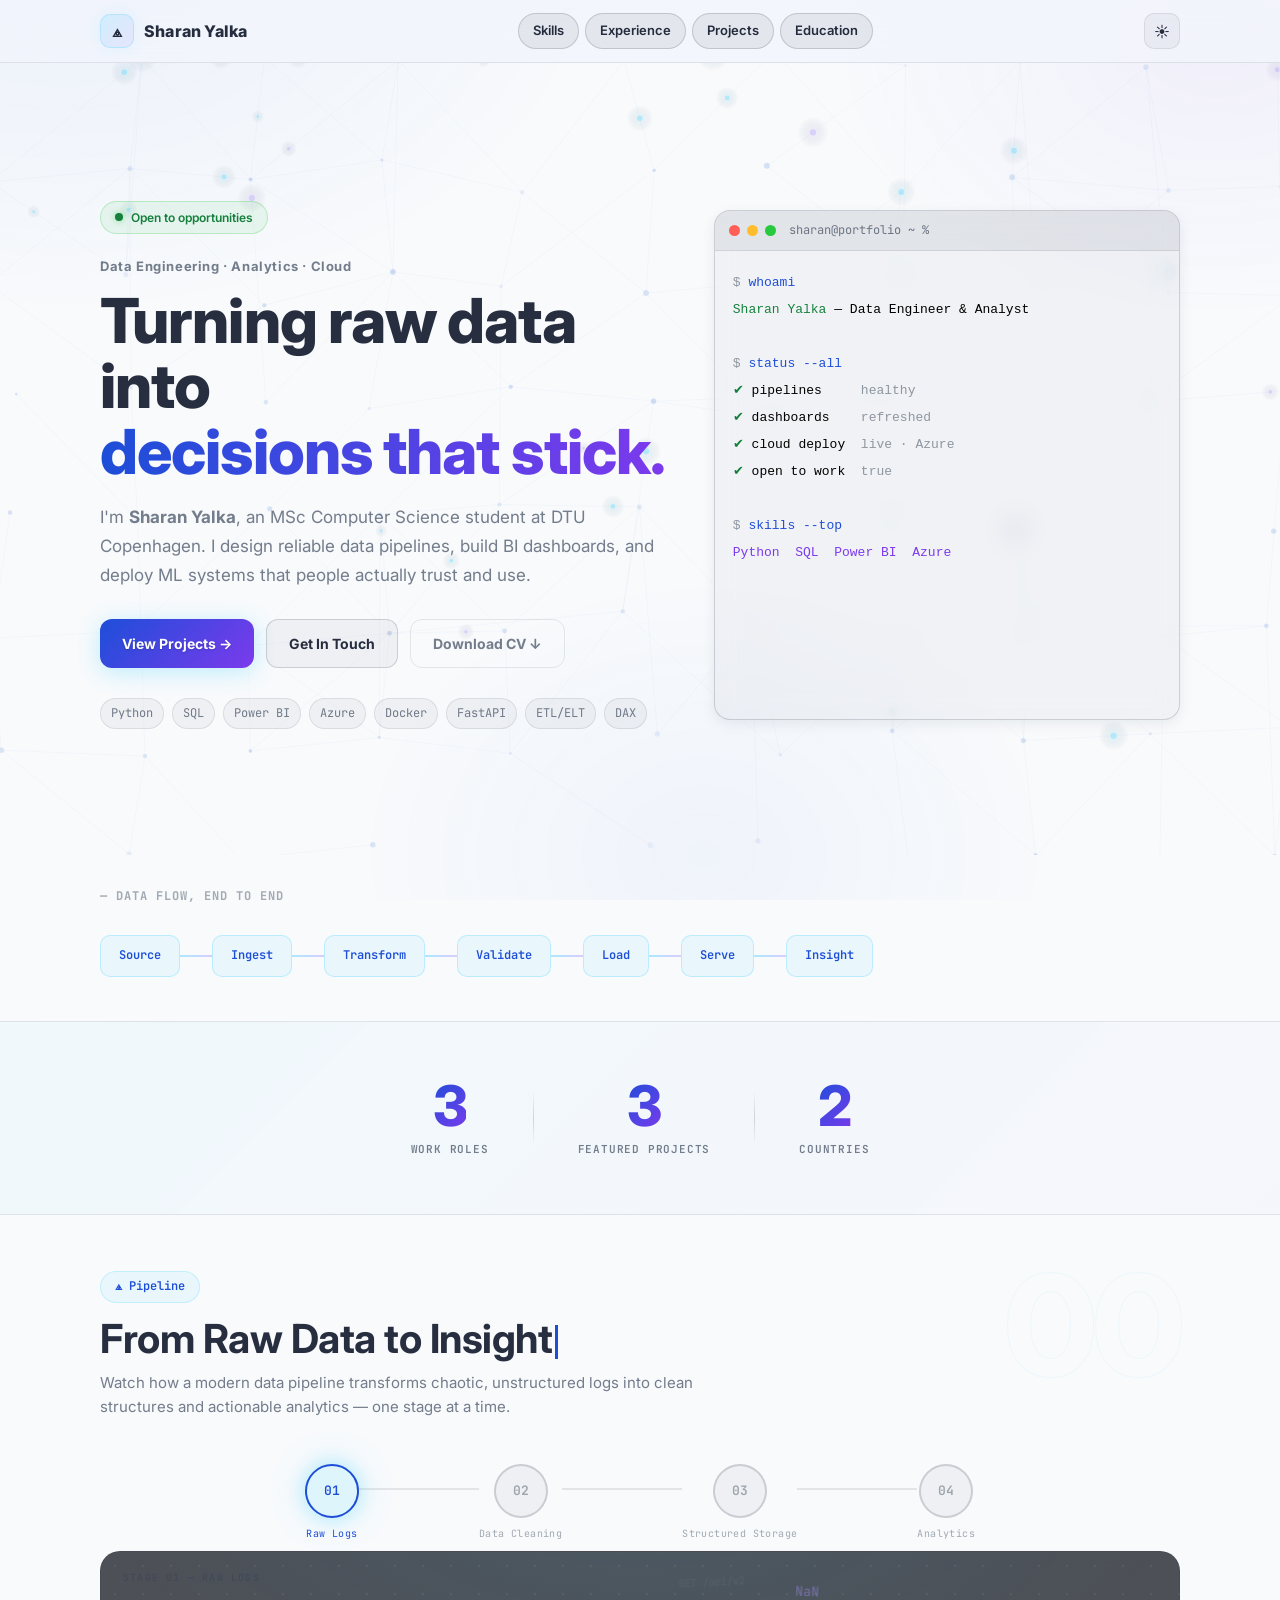
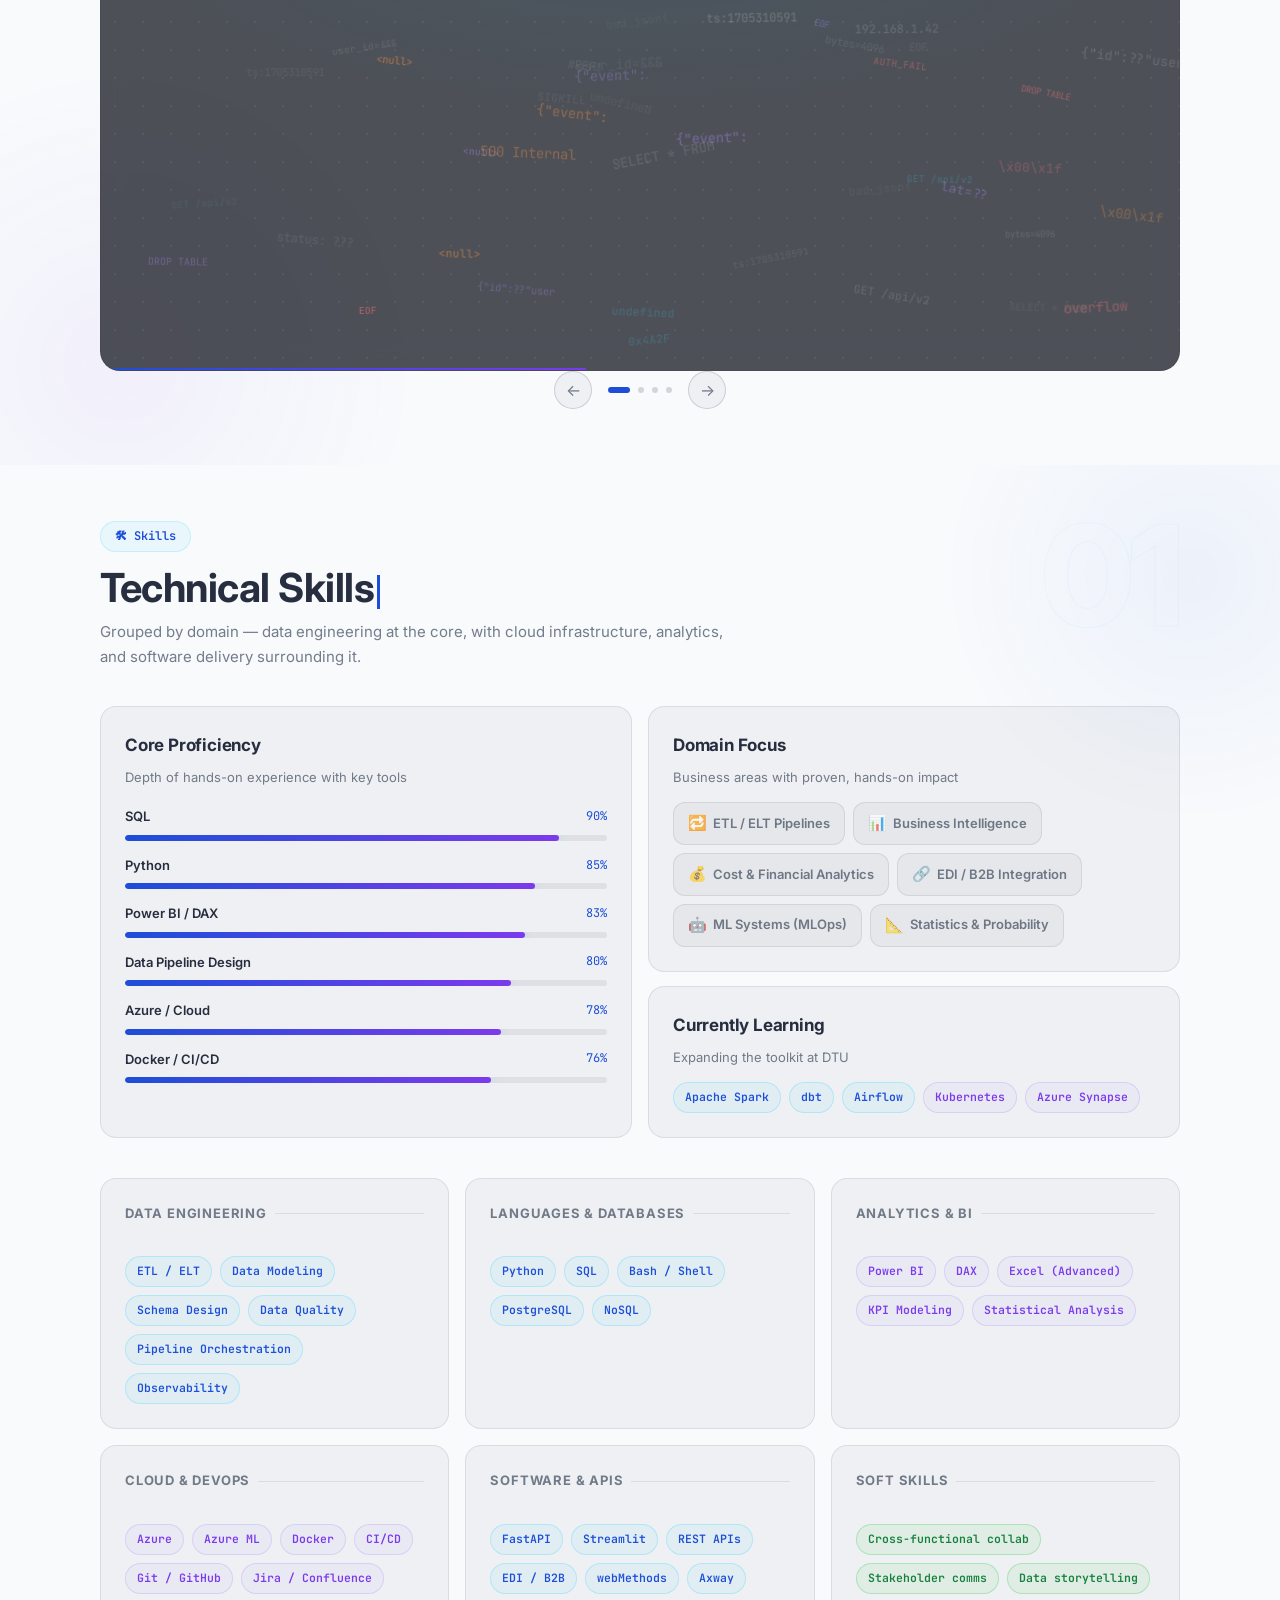
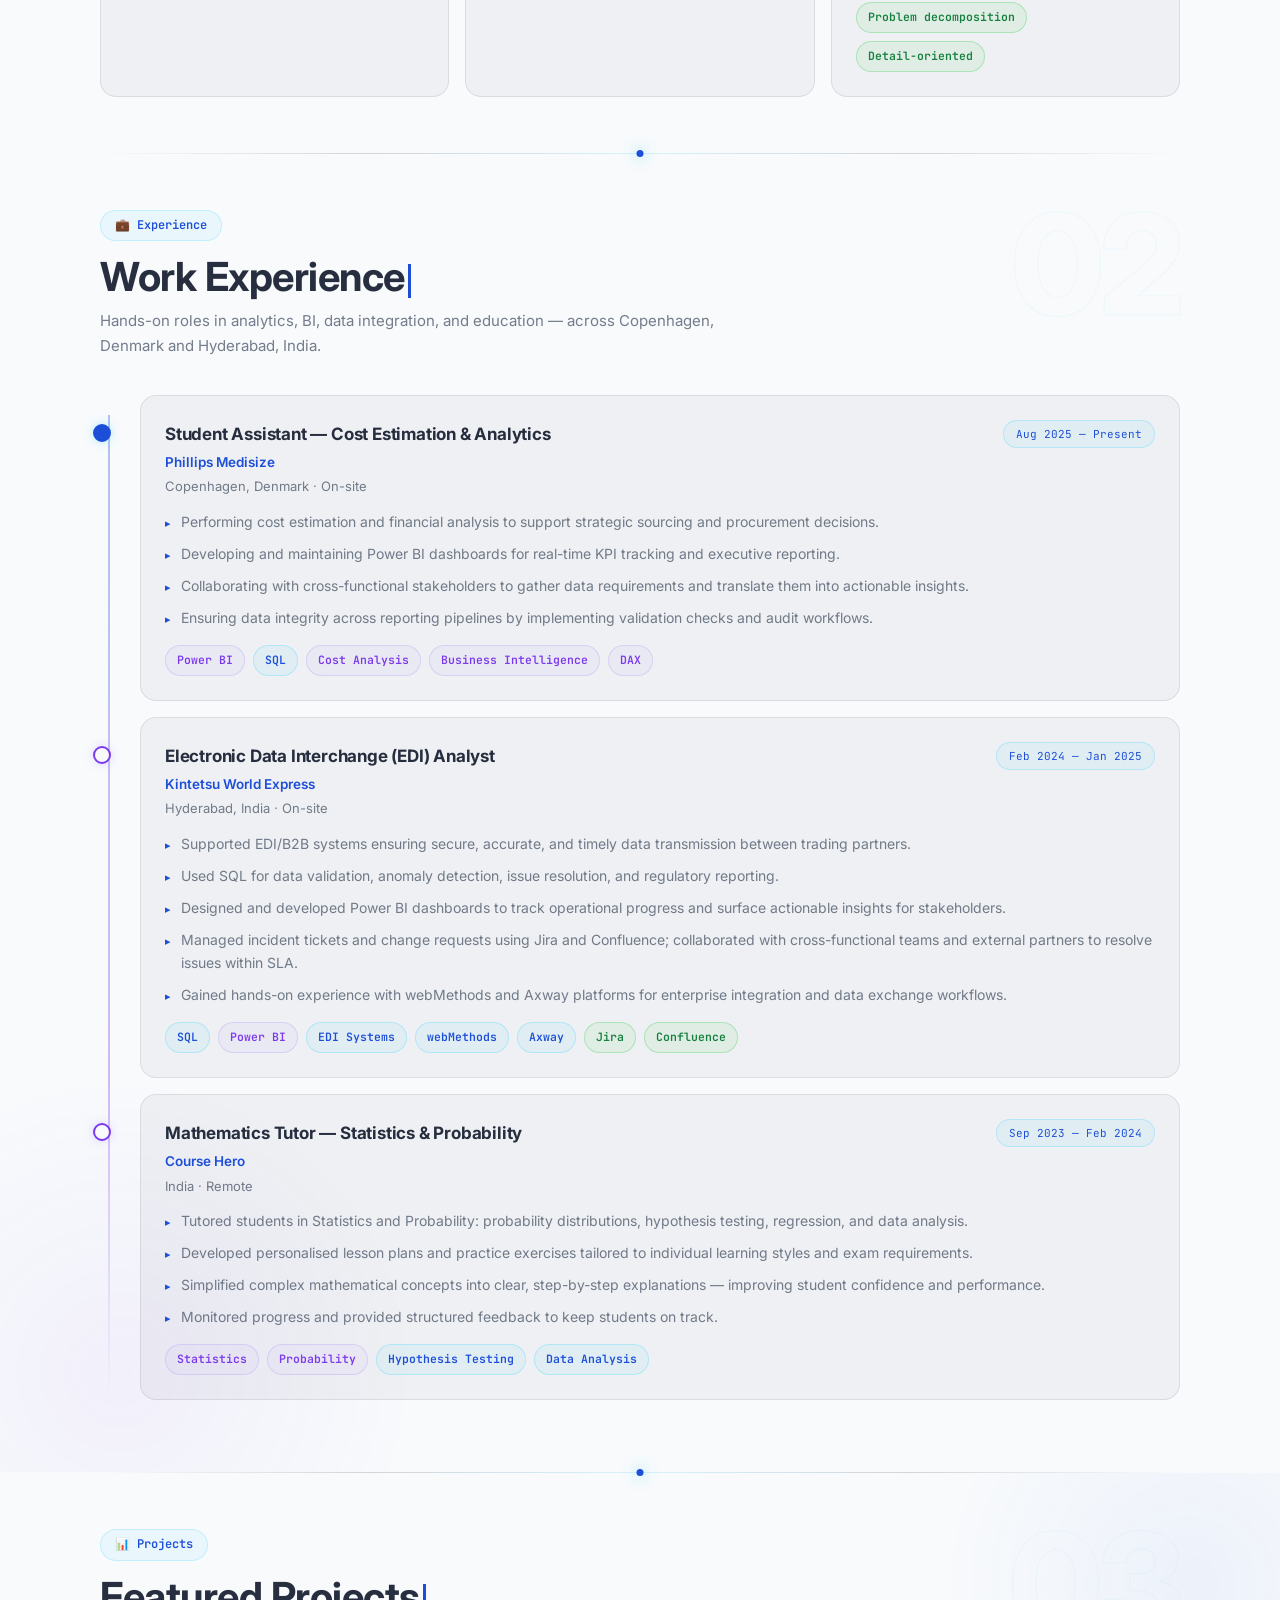
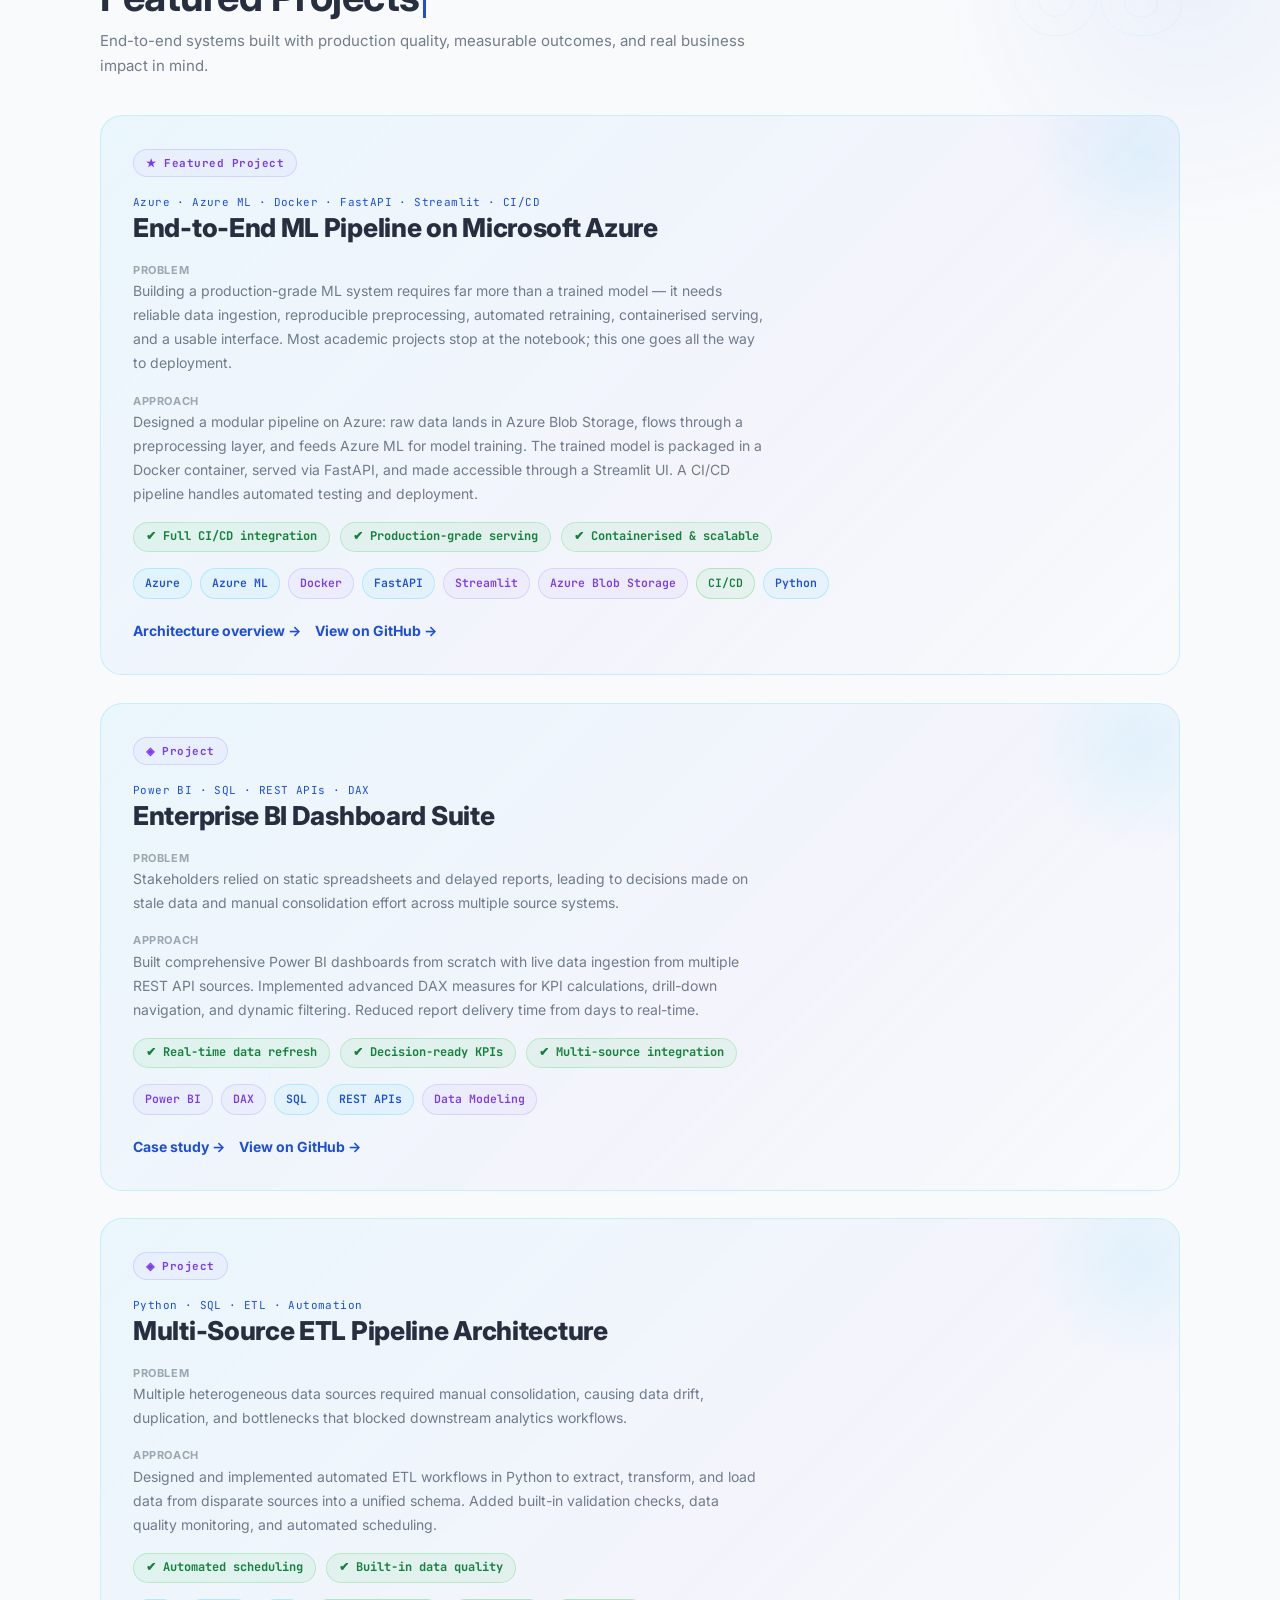
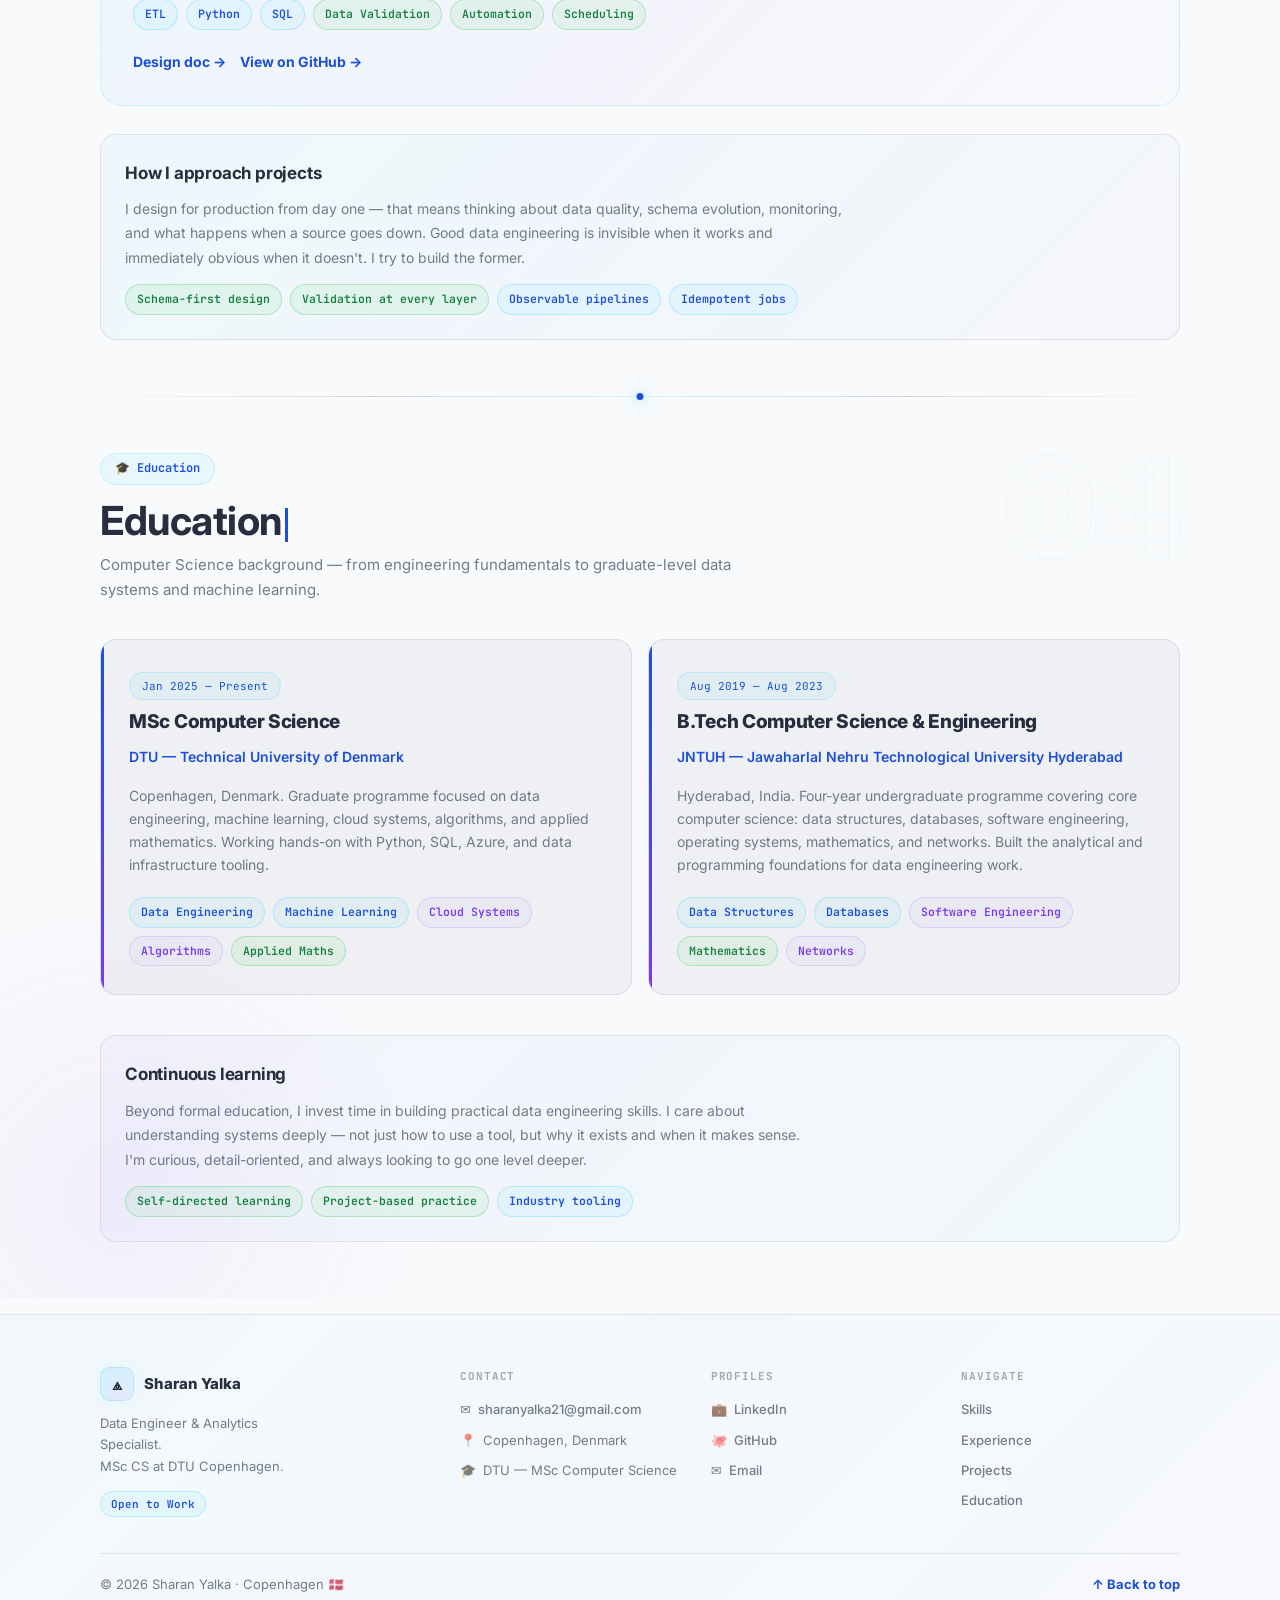
==== commit 4b99b726: "Embed data pipeline animation section into portfolio" ====
--- a/index.html
+++ b/index.html
@@ -9,6 +9,7 @@
   <link rel="preconnect" href="https://fonts.gstatic.com" crossorigin>
   <link href="https://fonts.googleapis.com/css2?family=Inter:wght@400;500;600;700;800&family=JetBrains+Mono:wght@400;600&display=swap" rel="stylesheet">
   <link rel="stylesheet" href="./styles.css"/>
+  <script src="https://cdnjs.cloudflare.com/ajax/libs/gsap/3.12.5/gsap.min.js"></script>
   <script defer src="./script.js"></script>
 </head>
 <body>
@@ -178,6 +179,97 @@
       </div>
     </div>
   </div>
+
+  <!-- ══════════════ PIPELINE ANIMATION ══════════════ -->
+  <section id="pipeline" class="section">
+    <div class="section-orb orb-purple" aria-hidden="true"></div>
+    <div class="container">
+
+      <div class="section-head reveal">
+        <span class="section-num" aria-hidden="true">00</span>
+        <span class="page-kicker">⟁ Pipeline</span>
+        <h2>From Raw Data to Insight</h2>
+        <p>Watch how a modern data pipeline transforms chaotic, unstructured logs into clean structures and actionable analytics — one stage at a time.</p>
+      </div>
+
+      <div class="dp-track reveal">
+        <div class="dp-node active" id="dp-node-0" data-idx="0">
+          <div class="dp-node-circle"><span class="dp-node-num">01</span></div>
+          <div class="dp-node-label">Raw Logs</div>
+        </div>
+        <div class="dp-connector" id="dp-conn-0"><div class="dp-flow"></div></div>
+        <div class="dp-node" id="dp-node-1" data-idx="1">
+          <div class="dp-node-circle"><span class="dp-node-num">02</span></div>
+          <div class="dp-node-label">Data Cleaning</div>
+        </div>
+        <div class="dp-connector" id="dp-conn-1"><div class="dp-flow"></div></div>
+        <div class="dp-node" id="dp-node-2" data-idx="2">
+          <div class="dp-node-circle"><span class="dp-node-num">03</span></div>
+          <div class="dp-node-label">Structured Storage</div>
+        </div>
+        <div class="dp-connector" id="dp-conn-2"><div class="dp-flow"></div></div>
+        <div class="dp-node" id="dp-node-3" data-idx="3">
+          <div class="dp-node-circle"><span class="dp-node-num">04</span></div>
+          <div class="dp-node-label">Analytics</div>
+        </div>
+      </div>
+
+      <div class="dp-box" id="dp-box">
+        <div class="dp-badge" id="dp-badge">STAGE 01 — RAW LOGS</div>
+        <div class="dp-progress" id="dp-progress"></div>
+
+        <div class="dp-panel active" id="dp-panel-0">
+          <div class="dp-raw-canvas" id="dp-raw-canvas"></div>
+        </div>
+
+        <div class="dp-panel" id="dp-panel-1">
+          <div class="dp-json-blocks">
+            <div class="dp-json-block" id="dp-json-0"></div>
+            <div class="dp-json-block" id="dp-json-1"></div>
+          </div>
+        </div>
+
+        <div class="dp-panel" id="dp-panel-2">
+          <div class="dp-table-wrap">
+            <table class="dp-data-table">
+              <thead>
+                <tr><th>ID</th><th>User</th><th>Revenue</th><th>Date</th><th>Region</th><th>Status</th></tr>
+              </thead>
+              <tbody id="dp-tbody"></tbody>
+            </table>
+          </div>
+        </div>
+
+        <div class="dp-panel" id="dp-panel-3">
+          <div class="dp-analytics-grid">
+            <div class="dp-kpi-card"><div class="dp-kpi-label">Total Revenue</div><div class="dp-kpi-value" id="dp-kv-0">$0</div><div class="dp-kpi-delta">↑ 18.4% vs last period</div></div>
+            <div class="dp-kpi-card"><div class="dp-kpi-label">Records Processed</div><div class="dp-kpi-value" id="dp-kv-1">0</div><div class="dp-kpi-delta">↑ 99.2% pipeline uptime</div></div>
+            <div class="dp-kpi-card"><div class="dp-kpi-label">Data Quality</div><div class="dp-kpi-value" id="dp-kv-2">0%</div><div class="dp-kpi-delta">↑ 12.1% after cleaning</div></div>
+            <div class="dp-chart-card">
+              <div class="dp-chart-title">Revenue by Region</div>
+              <div class="dp-bar-chart" id="dp-bar-chart"></div>
+            </div>
+            <div class="dp-sparkline-card">
+              <div class="dp-chart-title">Daily Throughput</div>
+              <svg id="dp-sparkline-svg" viewBox="0 0 200 80" preserveAspectRatio="none"></svg>
+            </div>
+          </div>
+        </div>
+      </div>
+
+      <div class="dp-controls">
+        <button class="dp-btn" id="dp-prev" aria-label="Previous stage">←</button>
+        <div class="dp-dots">
+          <button class="dp-dot active" data-idx="0" aria-label="Stage 1"></button>
+          <button class="dp-dot" data-idx="1" aria-label="Stage 2"></button>
+          <button class="dp-dot" data-idx="2" aria-label="Stage 3"></button>
+          <button class="dp-dot" data-idx="3" aria-label="Stage 4"></button>
+        </div>
+        <button class="dp-btn" id="dp-next" aria-label="Next stage">→</button>
+      </div>
+
+    </div>
+  </section>
 
   <!-- ══════════════ SKILLS ══════════════ -->
   <section id="skills" class="section">
@@ -774,5 +866,59 @@
   </div>
 </footer>
 
+<script>
+(function(){
+  'use strict';
+  if(typeof gsap==='undefined')return;
+  const DUR=7000;
+  const BADGES=['STAGE 01 — RAW LOGS','STAGE 02 — DATA CLEANING','STAGE 03 — STRUCTURED STORAGE','STAGE 04 — ANALYTICS & INSIGHTS'];
+  const TOKENS=['2024-01-15T08:23:11Z','ERROR: null ref','{"id":??"user','192.168.1.42','GET /api/v2','500 Internal','NaN','undefined','0x4A2F','SELECT * FROM','\\x00\\x1f','WARN: timeout','bytes=4096','user_id=&&&','ts:1705310591','DROP TABLE','{"event":','status: ???',']][[{','pipe|broken','AUTH_FAIL','{}{}{}','<null>','retry #7','lat=??','#REF!','NaN%','overflow','SIGKILL','EOF','bad_json{','corrupt'];
+  const COLORS=['rgba(248,113,113,.75)','rgba(251,146,60,.65)','rgba(255,255,255,.22)','rgba(167,139,250,.55)','rgba(53,208,255,.28)','rgba(255,255,255,.12)'];
+  const ROWS=[{id:'001',user:'Alice Chen',rev:'$2,840',date:'2024-01-15',region:'US-East',ok:true},{id:'002',user:'Bob Müller',rev:'$1,120',date:'2024-01-15',region:'EU-West',ok:true},{id:'003',user:'Riya Patel',rev:'$4,560',date:'2024-01-16',region:'APAC',ok:true},{id:'004',user:'James O.',rev:'$890',date:'2024-01-16',region:'US-West',ok:false},{id:'005',user:'Sofia A.',rev:'$3,270',date:'2024-01-17',region:'EU-East',ok:true},{id:'006',user:'Wei Zhang',rev:'$1,990',date:'2024-01-17',region:'APAC',ok:true},{id:'007',user:'Luca Ferrari',rev:'$640',date:'2024-01-18',region:'EU-West',ok:true},{id:'008',user:'Ana García',rev:'$5,100',date:'2024-01-18',region:'LatAm',ok:true}];
+  const BARS=[{l:'US-East',p:78,c:'linear-gradient(to top,#35d0ff,rgba(53,208,255,.5))'},{l:'EU-West',p:54,c:'linear-gradient(to top,#a78bfa,rgba(167,139,250,.5))'},{l:'APAC',p:91,c:'linear-gradient(to top,#34d399,rgba(52,211,153,.5))'},{l:'US-West',p:43,c:'linear-gradient(to top,#35d0ff,rgba(53,208,255,.5))'},{l:'EU-East',p:62,c:'linear-gradient(to top,#a78bfa,rgba(167,139,250,.5))'},{l:'LatAm',p:38,c:'linear-gradient(to top,#fb923c,rgba(251,146,60,.5))'}];
+  const SPK=[22,35,28,48,40,55,51,68,62,74,70,80];
+
+  let stage=0,rA=[],aA=null,paused=false;
+  const $=id=>document.getElementById(id);
+  const rnd=(a,b)=>Math.random()*(b-a)+a;
+  const pick=a=>a[Math.floor(Math.random()*a.length)];
+
+  function buildBars(){const c=$('dp-bar-chart');c.innerHTML='';BARS.forEach(d=>{const col=document.createElement('div');col.className='dp-bar-col';const w=document.createElement('div');w.className='dp-bar-fill-wrap';const f=document.createElement('div');f.className='dp-bar-fill';f.style.height=(d.p*.75)+'px';f.style.background=d.c;f.style.transform='scaleY(0)';const l=document.createElement('div');l.className='dp-bar-label';l.textContent=d.l;w.appendChild(f);col.appendChild(w);col.appendChild(l);c.appendChild(col);});}
+
+  function buildSpark(){const svg=$('dp-sparkline-svg');svg.innerHTML='';const W=200,H=80,mn=Math.min(...SPK),mx=Math.max(...SPK);const xs=i=>i*W/(SPK.length-1),ys=v=>H-((v-mn)/(mx-mn))*(H-10)-5;const co=SPK.map((v,i)=>[xs(i),ys(v)]);const ld=co.map((p,i)=>(i?'L':'M')+p[0]+','+p[1]).join(' ');const ad=ld+` L${co[co.length-1][0]},${H} L0,${H} Z`;const ns='http://www.w3.org/2000/svg';const defs=document.createElementNS(ns,'defs');const gr=document.createElementNS(ns,'linearGradient');gr.setAttribute('id','dp-sg');gr.setAttribute('x1','0');gr.setAttribute('y1','0');gr.setAttribute('x2','0');gr.setAttribute('y2','1');['0%','100%'].forEach((o,i)=>{const s=document.createElementNS(ns,'stop');s.setAttribute('offset',o);s.setAttribute('stop-color','#35d0ff');s.setAttribute('stop-opacity',i?'0':'0.3');gr.appendChild(s);});const fi=document.createElementNS(ns,'filter');fi.setAttribute('id','dp-glow');const fe=document.createElementNS(ns,'feGaussianBlur');fe.setAttribute('stdDeviation','2');fe.setAttribute('result','blur');const fm=document.createElementNS(ns,'feMerge');['blur','SourceGraphic'].forEach(n=>{const mn=document.createElementNS(ns,'feMergeNode');mn.setAttribute('in',n);fm.appendChild(mn);});fi.appendChild(fe);fi.appendChild(fm);defs.appendChild(gr);defs.appendChild(fi);svg.appendChild(defs);const area=document.createElementNS(ns,'path');area.setAttribute('d',ad);area.setAttribute('fill','url(#dp-sg)');area.setAttribute('id','dp-area');area.style.opacity='0';svg.appendChild(area);const line=document.createElementNS(ns,'path');line.setAttribute('d',ld);line.setAttribute('fill','none');line.setAttribute('stroke','#35d0ff');line.setAttribute('stroke-width','2');line.setAttribute('stroke-linecap','round');line.setAttribute('id','dp-line');line.setAttribute('filter','url(#dp-glow)');svg.appendChild(line);const dot=document.createElementNS(ns,'circle');dot.setAttribute('cx',co[co.length-1][0]);dot.setAttribute('cy',co[co.length-1][1]);dot.setAttribute('r','3.5');dot.setAttribute('fill','#35d0ff');dot.setAttribute('filter','url(#dp-glow)');dot.setAttribute('id','dp-dot');dot.style.opacity='0';svg.appendChild(dot);const len=line.getTotalLength?line.getTotalLength():300;line.style.strokeDasharray=len;line.style.strokeDashoffset=len;}
+
+  function buildTable(){const tb=$('dp-tbody');tb.innerHTML='';ROWS.forEach(r=>{const tr=document.createElement('tr');tr.innerHTML=`<td class="dp-td-id">${r.id}</td><td class="dp-td-user">${r.user}</td><td class="dp-td-rev">${r.rev}</td><td class="dp-td-date">${r.date}</td><td class="dp-td-region">${r.region}</td><td class="${r.ok?'dp-td-valid':'dp-td-error'}">${r.ok?'● valid':'✕ error'}</td>`;tb.appendChild(tr);});}
+
+  function buildJson(){const B=[[{c:'dp-j-brace',t:'{'},{h:`  <span class="dp-j-key">"event_id"</span><span class="dp-j-brace">: </span><span class="dp-j-str">"evt_7f3a1"</span><span class="dp-j-brace">,</span>`},{h:`  <span class="dp-j-key">"timestamp"</span><span class="dp-j-brace">: </span><span class="dp-j-num">1705310591</span><span class="dp-j-brace">,</span>`},{h:`  <span class="dp-j-noise">??? corrupt_field: ##</span>`},{h:`  <span class="dp-j-key">"user_id"</span><span class="dp-j-brace">: </span><span class="dp-j-str">"u_4829"</span><span class="dp-j-brace">,</span>`},{h:`  <span class="dp-j-key">"action"</span><span class="dp-j-brace">: </span><span class="dp-j-str">"purchase"</span><span class="dp-j-brace">,</span>`},{h:`  <span class="dp-j-noise">[WARN] missing: region</span>`},{h:`  <span class="dp-j-key">"amount"</span><span class="dp-j-brace">: </span><span class="dp-j-num">149.99</span><span class="dp-j-brace">,</span>`},{h:`  <span class="dp-j-key">"valid"</span><span class="dp-j-brace">: </span><span class="dp-j-bool">true</span>`},{c:'dp-j-brace',t:'}'}],[{c:'dp-j-brace',t:'{'},{h:`  <span class="dp-j-key">"session_id"</span><span class="dp-j-brace">: </span><span class="dp-j-str">"ses_9c2b8"</span><span class="dp-j-brace">,</span>`},{h:`  <span class="dp-j-key">"ip"</span><span class="dp-j-brace">: </span><span class="dp-j-str">"192.168.1.42"</span><span class="dp-j-brace">,</span>`},{h:`  <span class="dp-j-noise">}}}{ PARSE ERROR</span>`},{h:`  <span class="dp-j-key">"method"</span><span class="dp-j-brace">: </span><span class="dp-j-str">"POST"</span><span class="dp-j-brace">,</span>`},{h:`  <span class="dp-j-key">"status"</span><span class="dp-j-brace">: </span><span class="dp-j-num">500</span><span class="dp-j-brace">,</span>`},{h:`  <span class="dp-j-key">"latency_ms"</span><span class="dp-j-brace">: </span><span class="dp-j-num">2047</span><span class="dp-j-brace">,</span>`},{h:`  <span class="dp-j-noise">[ERR] field: user_id = null</span>`},{h:`  <span class="dp-j-key">"retried"</span><span class="dp-j-brace">: </span><span class="dp-j-bool">true</span>`},{c:'dp-j-brace',t:'}'}]];B.forEach((lines,bi)=>{const el=$('dp-json-'+bi);el.innerHTML='';lines.forEach(l=>{const s=document.createElement('span');s.className='dp-json-line';if(l.h)s.innerHTML=l.h;else s.innerHTML=`<span class="${l.c}">${l.t}</span>`;el.appendChild(s);});});}
+
+  function animRaw(){const cv=$('dp-raw-canvas');cv.innerHTML='';rA=[];for(let i=0;i<42;i++){const s=document.createElement('span');s.textContent=pick(TOKENS);s.style.left=rnd(1,92)+'%';s.style.top=rnd(2,90)+'%';s.style.fontSize=rnd(9,14)+'px';s.style.color=pick(COLORS);s.style.opacity='0';cv.appendChild(s);const a=gsap.fromTo(s,{opacity:0},{opacity:1,delay:i*.04,duration:.4,onComplete:function lp(){if(!s.parentNode)return;const d=gsap.to(s,{x:'+='+rnd(-30,30),y:'+='+rnd(-20,20),rotation:'+='+rnd(-15,15),opacity:rnd(.2,.9),duration:rnd(1.5,3.5),ease:'sine.inOut',onComplete:lp});rA.push(d);}});rA.push(a);}}
+
+  function killRaw(){rA.forEach(a=>{try{a&&a.kill&&a.kill();}catch(e){}});rA=[];const cv=$('dp-raw-canvas');if(cv)cv.innerHTML='';}
+
+  function animJson(){buildJson();const lines=document.querySelectorAll('#dp-panel-1 .dp-json-line');gsap.fromTo(lines,{opacity:0,x:-8},{opacity:1,x:0,duration:.35,stagger:.07,ease:'power2.out'});}
+
+  function animTable(){buildTable();const cells=document.querySelectorAll('#dp-tbody td');gsap.fromTo(cells,{opacity:0,x:-6},{opacity:1,x:0,duration:.22,stagger:.015,ease:'power2.out'});}
+
+  function animAnalytics(){const cards=document.querySelectorAll('.dp-kpi-card,.dp-chart-card,.dp-sparkline-card');gsap.fromTo(cards,{opacity:0,y:14},{opacity:1,y:0,duration:.45,stagger:.08,ease:'power2.out',onComplete:countUp});gsap.fromTo(document.querySelectorAll('.dp-bar-fill'),{scaleY:0},{scaleY:1,duration:.7,stagger:.08,ease:'power2.out',delay:.2});const line=$('dp-line'),area=$('dp-area'),dot=$('dp-dot');if(line){const len=line.getTotalLength?line.getTotalLength():300;line.style.strokeDasharray=len;line.style.strokeDashoffset=len;gsap.to(line,{strokeDashoffset:0,duration:1.2,ease:'power2.inOut',delay:.3});gsap.to(area,{opacity:1,duration:.6,delay:1.0});gsap.to(dot,{opacity:1,duration:.4,delay:1.4});}}
+
+  function countUp(){[{id:'dp-kv-0',t:248340,f:v=>'$'+Math.round(v).toLocaleString()},{id:'dp-kv-1',t:92847,f:v=>Math.round(v).toLocaleString()},{id:'dp-kv-2',t:98.4,f:v=>v.toFixed(1)+'%'}].forEach(c=>{const el=$(c.id);if(!el)return;const o={v:0};gsap.to(o,{v:c.t,duration:1.6,ease:'power2.out',onUpdate:()=>{el.textContent=c.f(o.v);}});});}
+
+  function startProgress(){if(aA){aA.kill();aA=null;}gsap.set($('dp-progress'),{width:'0%'});aA=gsap.to($('dp-progress'),{width:'100%',duration:DUR/1000,ease:'none',onComplete:()=>goTo((stage+1)%4)});}
+
+  function updateUI(i){document.querySelectorAll('.dp-panel').forEach((p,j)=>p.classList.toggle('active',j===i));$('dp-badge').textContent=BADGES[i];document.querySelectorAll('.dp-node').forEach((n,j)=>{n.classList.remove('active','done');if(j===i)n.classList.add('active');else if(j<i)n.classList.add('done');const num=n.querySelector('.dp-node-num');if(num)num.textContent=j<i?'✓':String(j+1).padStart(2,'0');});document.querySelectorAll('.dp-connector').forEach((c,j)=>c.classList.toggle('done',j<i));document.querySelectorAll('.dp-dot').forEach((d,j)=>d.classList.toggle('active',j===i));}
+
+  function goTo(i){if(i<0||i>=4)return;if(stage===0&&i!==0)killRaw();stage=i;updateUI(i);if(i===0)animRaw();else if(i===1)animJson();else if(i===2)animTable();else animAnalytics();startProgress();paused=false;}
+
+  $('dp-prev').addEventListener('click',()=>goTo(stage-1<0?3:stage-1));
+  $('dp-next').addEventListener('click',()=>goTo((stage+1)%4));
+  document.querySelectorAll('.dp-dot').forEach(d=>d.addEventListener('click',()=>goTo(+d.dataset.idx)));
+  document.querySelectorAll('.dp-node').forEach(n=>n.addEventListener('click',()=>goTo(+n.dataset.idx)));
+  $('dp-box').addEventListener('mouseenter',()=>{if(aA&&!paused){aA.pause();paused=true;}});
+  $('dp-box').addEventListener('mouseleave',()=>{if(aA&&paused){aA.resume();paused=false;}});
+
+  buildBars();buildSpark();buildTable();buildJson();updateUI(0);animRaw();startProgress();
+})();
+</script>
+
 </body>
 </html>
--- a/styles.css
+++ b/styles.css
@@ -1132,3 +1132,174 @@
   0%,100% { opacity: 1; }
   50%     { opacity: 0; }
 }
+
+/* ══════════════════════════════════════════════
+   DATA PIPELINE ANIMATION SECTION (dp-*)
+══════════════════════════════════════════════ */
+.dp-track {
+  display: flex; align-items: center; justify-content: center;
+  gap: 0; padding: 8px 0;
+}
+.dp-node {
+  display: flex; flex-direction: column; align-items: center;
+  gap: 8px; cursor: pointer; user-select: none; flex-shrink: 0;
+}
+.dp-node-circle {
+  width: 54px; height: 54px; border-radius: 50%;
+  border: 2px solid var(--border2); background: var(--surface);
+  display: flex; align-items: center; justify-content: center;
+  font-family: var(--font-mono); font-size: 13px; font-weight: 600;
+  color: var(--muted2);
+  transition: border-color .35s, background .35s, color .35s, box-shadow .35s;
+}
+.dp-node-label {
+  font-family: var(--font-mono); font-size: 10px; color: var(--muted2);
+  text-align: center; transition: color .35s; letter-spacing: .04em;
+}
+.dp-node.active .dp-node-circle {
+  border-color: var(--accent); background: rgba(53,208,255,.12); color: var(--accent);
+  box-shadow: 0 0 20px rgba(53,208,255,.35), 0 0 40px rgba(53,208,255,.15);
+}
+.dp-node.active .dp-node-label { color: var(--accent); }
+.dp-node.done .dp-node-circle {
+  border-color: var(--accent3); background: rgba(52,211,153,.12); color: var(--accent3);
+  box-shadow: 0 0 16px rgba(52,211,153,.25);
+}
+.dp-node.done .dp-node-label { color: var(--accent3); }
+
+.dp-connector {
+  flex: 1; height: 2px; background: var(--border);
+  position: relative; overflow: hidden;
+  margin-bottom: 28px; max-width: 120px;
+}
+.dp-flow {
+  position: absolute; top: 0; left: -60%; width: 60%; height: 100%;
+  background: linear-gradient(90deg, transparent 0%, var(--accent) 50%, transparent 100%);
+  animation: dp-flow 2s linear infinite;
+}
+.dp-connector.done { background: var(--accent3); }
+.dp-connector.done .dp-flow { display: none; }
+@keyframes dp-flow { 0% { left: -60%; } 100% { left: 110%; } }
+
+.dp-box {
+  position: relative; height: 420px; border-radius: 20px;
+  border: 1px solid var(--border); background: rgba(5,8,18,.7);
+  backdrop-filter: blur(12px); overflow: hidden;
+  background-image: radial-gradient(rgba(255,255,255,.06) 1px, transparent 1px);
+  background-size: 28px 28px;
+}
+.dp-box::before {
+  content: ''; position: absolute; top: 0; left: 0; right: 0; height: 160px;
+  background: radial-gradient(ellipse at 50% -20%, rgba(53,208,255,.07) 0%, transparent 70%);
+  pointer-events: none; z-index: 1;
+}
+.dp-badge {
+  position: absolute; top: 18px; left: 22px;
+  font-family: var(--font-mono); font-size: 10px; font-weight: 600;
+  color: var(--muted2); letter-spacing: .12em; text-transform: uppercase; z-index: 10;
+}
+.dp-progress {
+  position: absolute; bottom: 0; left: 0; height: 2px; width: 0%;
+  background: linear-gradient(90deg, var(--accent), var(--accent2)); z-index: 20;
+}
+.dp-panel {
+  position: absolute; inset: 0; padding: 48px 24px 24px;
+  opacity: 0; transition: opacity .3s; pointer-events: none;
+  display: flex; flex-direction: column;
+}
+.dp-panel.active { opacity: 1; pointer-events: auto; }
+
+.dp-raw-canvas { position: absolute; inset: 0; overflow: hidden; }
+.dp-raw-canvas span {
+  position: absolute; font-family: var(--font-mono);
+  will-change: transform, opacity; white-space: nowrap;
+}
+
+.dp-json-blocks { display: flex; flex-direction: row; gap: 16px; flex: 1; min-height: 0; }
+.dp-json-block {
+  flex: 1; background: var(--surface); border: 1px solid var(--border);
+  border-radius: 12px; padding: 16px; font-family: var(--font-mono);
+  font-size: 12px; line-height: 2; overflow: auto;
+}
+.dp-json-line { display: block; }
+.dp-j-key   { color: var(--accent2); }
+.dp-j-str   { color: var(--accent3); }
+.dp-j-num   { color: var(--orange); }
+.dp-j-bool  { color: var(--accent); }
+.dp-j-brace { color: var(--muted); }
+.dp-j-noise { color: rgba(248,113,113,.7); }
+
+.dp-table-wrap { flex: 1; overflow: auto; border-radius: 12px; border: 1px solid var(--border); }
+.dp-data-table { width: 100%; border-collapse: collapse; font-family: var(--font-mono); font-size: 12px; }
+.dp-data-table th {
+  background: rgba(53,208,255,.08); color: var(--accent); text-transform: uppercase;
+  font-size: 10px; letter-spacing: .1em; padding: 10px 14px; text-align: left;
+  font-weight: 600; white-space: nowrap; border-bottom: 1px solid rgba(53,208,255,.2);
+}
+.dp-data-table td { padding: 9px 14px; border-bottom: 1px solid var(--border); white-space: nowrap; }
+.dp-data-table tr:last-child td { border-bottom: none; }
+.dp-td-id     { color: var(--muted2); }
+.dp-td-user   { color: var(--text); font-weight: 600; }
+.dp-td-rev    { color: var(--orange); }
+.dp-td-date   { color: var(--accent2); }
+.dp-td-region { color: var(--muted); }
+.dp-td-valid  { color: var(--accent3); }
+.dp-td-error  { color: #f87171; }
+
+.dp-analytics-grid {
+  display: grid; grid-template-columns: 1fr 1fr 1fr;
+  grid-template-rows: auto 1fr; gap: 14px; height: 100%;
+}
+.dp-kpi-card {
+  background: var(--surface); border: 1px solid var(--border);
+  border-radius: 12px; padding: 14px 16px;
+}
+.dp-kpi-label {
+  font-family: var(--font-mono); font-size: 10px; text-transform: uppercase;
+  letter-spacing: .1em; color: var(--muted2); margin-bottom: 8px;
+}
+.dp-kpi-value { font-size: 26px; font-weight: 700; color: var(--text); line-height: 1.1; margin-bottom: 6px; }
+.dp-kpi-delta { font-family: var(--font-mono); font-size: 11px; color: var(--accent3); }
+.dp-chart-card {
+  grid-column: 1 / 3; background: var(--surface); border: 1px solid var(--border);
+  border-radius: 12px; padding: 14px 16px; display: flex; flex-direction: column;
+}
+.dp-chart-title {
+  font-family: var(--font-mono); font-size: 10px; text-transform: uppercase;
+  letter-spacing: .1em; color: var(--muted2); margin-bottom: 12px;
+}
+.dp-bar-chart { flex: 1; display: flex; flex-direction: row; align-items: flex-end; gap: 8px; min-height: 0; }
+.dp-bar-col { flex: 1; display: flex; flex-direction: column; align-items: center; gap: 6px; height: 100%; justify-content: flex-end; }
+.dp-bar-fill-wrap { width: 100%; display: flex; flex-direction: column; justify-content: flex-end; flex: 1; }
+.dp-bar-fill { width: 100%; border-radius: 4px 4px 0 0; transform-origin: bottom center; }
+.dp-bar-label { font-family: var(--font-mono); font-size: 9px; color: var(--muted2); text-align: center; white-space: nowrap; }
+.dp-sparkline-card {
+  background: var(--surface); border: 1px solid var(--border);
+  border-radius: 12px; padding: 14px 16px; display: flex; flex-direction: column;
+}
+.dp-sparkline-card svg { flex: 1; width: 100%; }
+
+.dp-controls { display: flex; align-items: center; justify-content: center; gap: 16px; }
+.dp-btn {
+  width: 38px; height: 38px; border-radius: 50%;
+  border: 1px solid var(--border2); background: var(--surface);
+  color: var(--muted); font-size: 16px; cursor: pointer;
+  display: flex; align-items: center; justify-content: center;
+  transition: border-color .2s, background .2s, color .2s;
+}
+.dp-btn:hover { border-color: var(--accent); background: rgba(53,208,255,.1); color: var(--accent); }
+.dp-btn:disabled { opacity: .25; cursor: not-allowed; }
+.dp-dots { display: flex; gap: 8px; align-items: center; }
+.dp-dot {
+  height: 6px; width: 6px; border-radius: 3px; border: none; padding: 0;
+  background: var(--border2); cursor: pointer;
+  transition: width .3s, background .3s;
+}
+.dp-dot.active { width: 22px; background: var(--accent); }
+
+@media (max-width: 640px) {
+  .dp-analytics-grid { grid-template-columns: 1fr 1fr; grid-template-rows: auto auto 1fr; }
+  .dp-kpi-card:nth-child(3), .dp-chart-card, .dp-sparkline-card { grid-column: 1 / 3; }
+  .dp-json-blocks { flex-direction: column; }
+  .dp-box { height: 520px; }
+}
